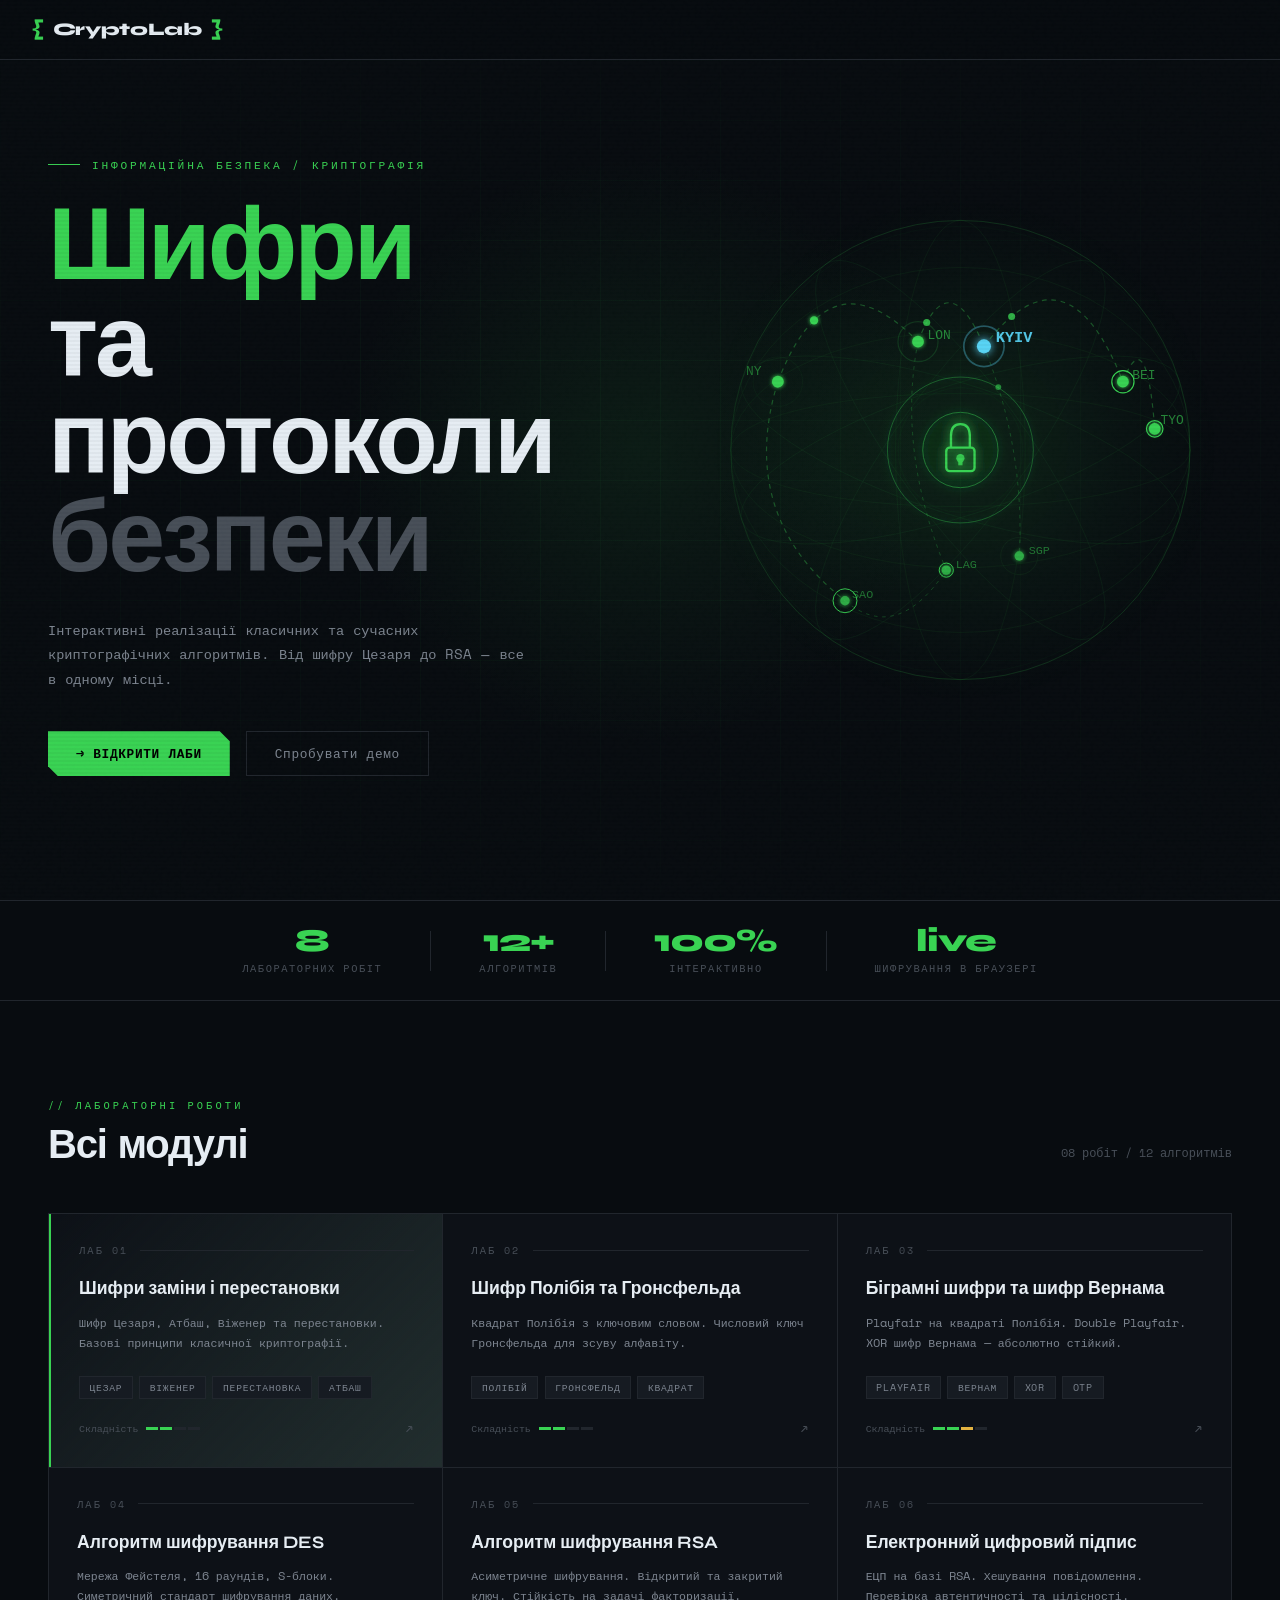
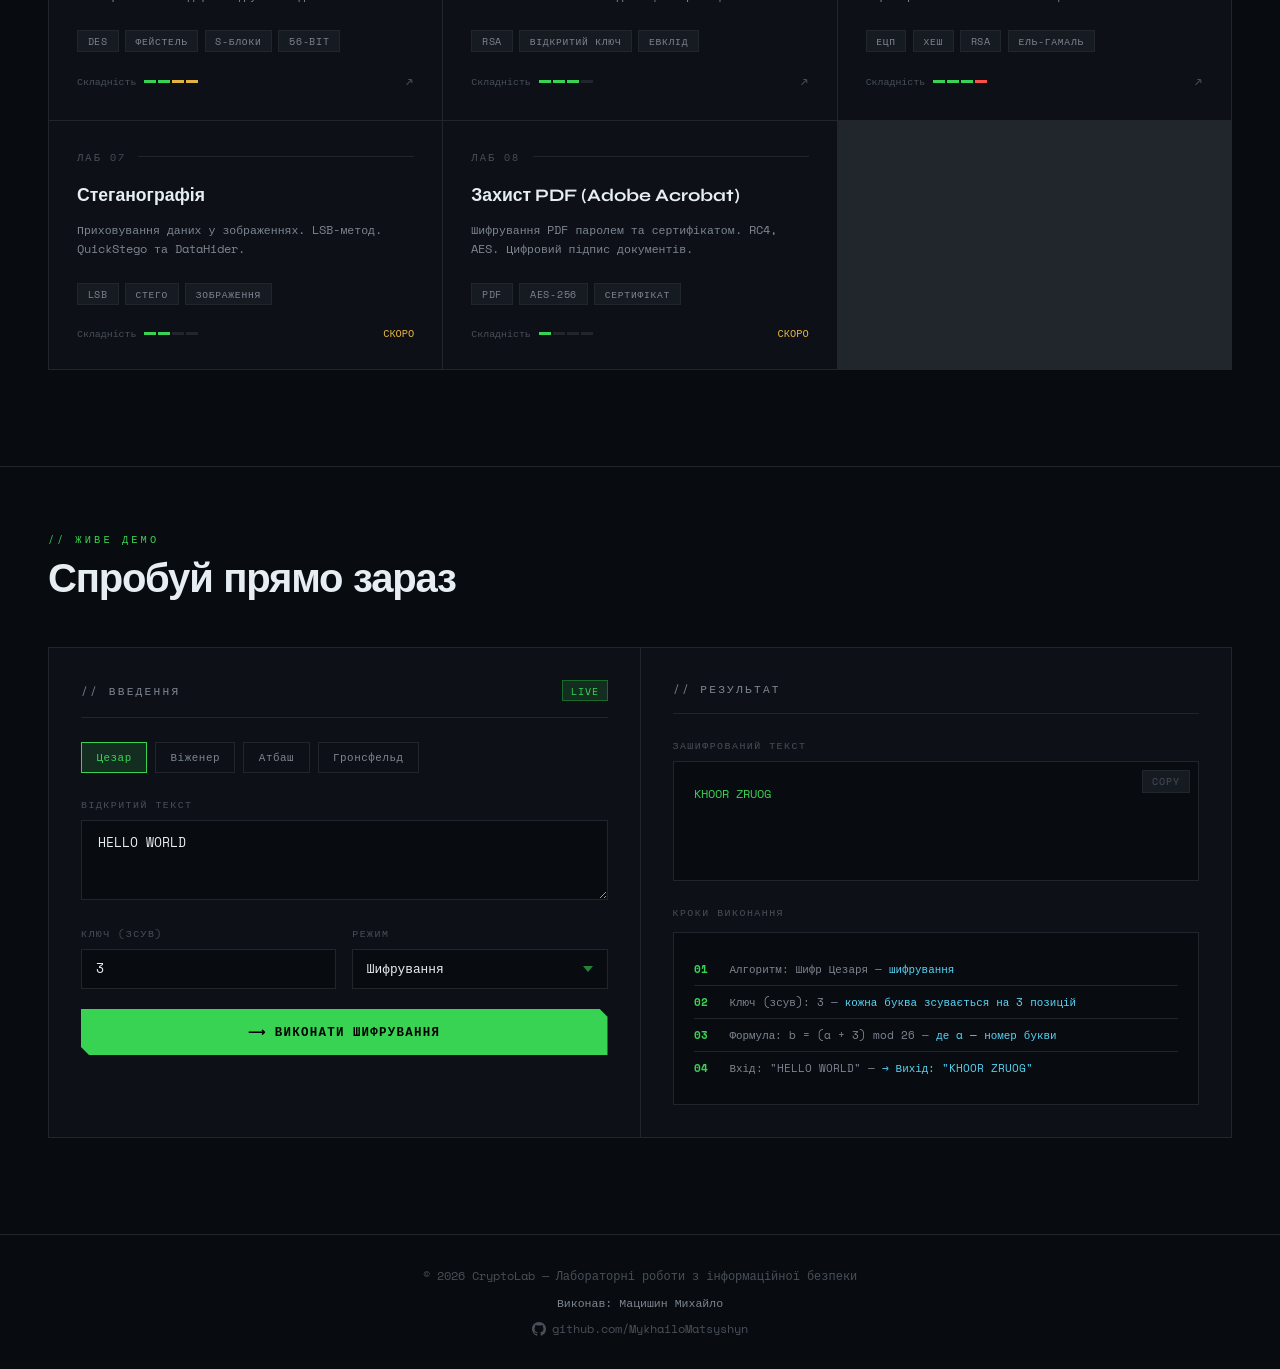
==== index.html @ 868e155b "feat(lab01): classical ciphers with interactive visualizers - Caesar, Atbash (proportional), Vigener" ====
<!DOCTYPE html>
<html lang="uk">
<head>
<meta charset="UTF-8">
<meta name="viewport" content="width=device-width, initial-scale=1.0">
<title>CryptoLab — Лабораторні роботи</title>
<link href="https://fonts.googleapis.com/css2?family=Space+Mono:ital,wght@0,400;0,700;1,400&family=Syne:wght@400;600;700;800&display=swap" rel="stylesheet">
<link rel="stylesheet" href="css/styles.css">
<style>
  :root {
    --bg: #080c10;
    --surface: #0d1117;
    --surface2: #161b22;
    --border: #21262d;
    --green: #39d353;
    --green-dim: #1a6b2a;
    --green-glow: rgba(57, 211, 83, 0.15);
    --cyan: #58d4f5;
    --cyan-dim: rgba(88, 212, 245, 0.12);
    --yellow: #e3b341;
    --red: #f85149;
    --text: #e6edf3;
    --text-muted: #7d8590;
    --text-dim: #484f58;
    --font-mono: 'Space Mono', monospace;
    --font-sans: 'Syne', sans-serif;
  }

  *, *::before, *::after { box-sizing: border-box; margin: 0; padding: 0; }

  html { scroll-behavior: smooth; }

  body {
    background: var(--bg);
    color: var(--text);
    font-family: var(--font-mono);
    overflow-x: hidden;
    cursor: default;
  }

  /* NOISE OVERLAY */
  body::before {
    content: '';
    position: fixed;
    inset: 0;
    background-image: url("data:image/svg+xml,%3Csvg viewBox='0 0 256 256' xmlns='http://www.w3.org/2000/svg'%3E%3Cfilter id='noise'%3E%3CfeTurbulence type='fractalNoise' baseFrequency='0.9' numOctaves='4' stitchTiles='stitch'/%3E%3C/filter%3E%3Crect width='100%25' height='100%25' filter='url(%23noise)' opacity='0.04'/%3E%3C/svg%3E");
    pointer-events: none;
    z-index: 9999;
    opacity: 0.4;
  }

  /* SCANLINES */
  body::after {
    content: '';
    position: fixed;
    inset: 0;
    background: repeating-linear-gradient(
      0deg,
      transparent,
      transparent 2px,
      rgba(0,0,0,0.03) 2px,
      rgba(0,0,0,0.03) 4px
    );
    pointer-events: none;
    z-index: 9998;
  }

  /* ============ HEADER ============ */
  header {
    position: fixed;
    top: 0; left: 0; right: 0;
    z-index: 100;
    padding: 0 2rem;
    height: 60px;
    display: flex;
    align-items: center;
    justify-content: space-between;
    background: rgba(8, 12, 16, 0.85);
    backdrop-filter: blur(12px);
    border-bottom: 1px solid var(--border);
  }

  .logo {
    font-family: var(--font-sans);
    font-weight: 800;
    font-size: 1.1rem;
    letter-spacing: -0.02em;
    display: flex;
    align-items: center;
    gap: 0.5rem;
  }

  .logo-bracket {
    color: var(--green);
    font-size: 1.3rem;
  }

  .logo-text { color: var(--text); }

  .header-status {
    display: flex;
    align-items: center;
    gap: 1.5rem;
    font-size: 0.7rem;
    color: var(--text-muted);
  }

  .status-dot {
    width: 6px; height: 6px;
    border-radius: 50%;
    background: var(--green);
    box-shadow: 0 0 8px var(--green);
    animation: pulse 2s infinite;
    display: inline-block;
    margin-right: 0.4rem;
  }

  @keyframes pulse {
    0%, 100% { opacity: 1; }
    50% { opacity: 0.3; }
  }

  /* ============ HERO ============ */
  .hero {
    min-height: 100vh;
    display: flex;
    flex-direction: column;
    justify-content: center;
    padding: 80px 3rem 3rem;
    position: relative;
    overflow: hidden;
  }

  .hero-grid {
    position: absolute;
    inset: 0;
    background-image:
      linear-gradient(rgba(57,211,83,0.04) 1px, transparent 1px),
      linear-gradient(90deg, rgba(57,211,83,0.04) 1px, transparent 1px);
    background-size: 60px 60px;
    mask-image: radial-gradient(ellipse 80% 60% at 50% 50%, black 30%, transparent 100%);
  }

  .hero-glow {
    position: absolute;
    width: 600px; height: 600px;
    border-radius: 50%;
    background: radial-gradient(circle, rgba(57,211,83,0.08) 0%, transparent 70%);
    top: 50%; left: 50%;
    transform: translate(-50%, -50%);
    pointer-events: none;
  }

  .hero-label {
    font-size: 0.7rem;
    color: var(--green);
    letter-spacing: 0.25em;
    text-transform: uppercase;
    margin-bottom: 1.5rem;
    display: flex;
    align-items: center;
    gap: 0.75rem;
    animation: fadeIn 0.6s ease both;
  }

  .hero-label::before {
    content: '';
    width: 2rem; height: 1px;
    background: var(--green);
  }

  .hero-title {
    font-family: var(--font-sans);
    font-size: clamp(3rem, 8vw, 6.5rem);
    font-weight: 800;
    line-height: 0.95;
    letter-spacing: -0.03em;
    max-width: 900px;
    animation: fadeUp 0.8s ease 0.1s both;
  }

  .hero-title .accent { color: var(--green); }

  .hero-title .dim {
    color: var(--text-dim);
    display: block;
  }

  .hero-sub {
    margin-top: 2rem;
    font-size: 0.85rem;
    color: var(--text-muted);
    line-height: 1.8;
    max-width: 480px;
    animation: fadeUp 0.8s ease 0.2s both;
  }

  .hero-actions {
    margin-top: 2.5rem;
    display: flex;
    gap: 1rem;
    animation: fadeUp 0.8s ease 0.3s both;
  }

  .btn-primary {
    padding: 0.75rem 1.75rem;
    background: var(--green);
    color: #000;
    font-family: var(--font-mono);
    font-size: 0.8rem;
    font-weight: 700;
    border: none;
    cursor: pointer;
    clip-path: polygon(0 0, calc(100% - 10px) 0, 100% 10px, 100% 100%, 10px 100%, 0 calc(100% - 10px));
    transition: all 0.2s;
    letter-spacing: 0.05em;
    text-transform: uppercase;
  }

  .btn-primary:hover {
    background: #5eff87;
    box-shadow: 0 0 30px rgba(57,211,83,0.4);
    transform: translateY(-1px);
  }

  .btn-secondary {
    padding: 0.75rem 1.75rem;
    background: transparent;
    color: var(--text-muted);
    font-family: var(--font-mono);
    font-size: 0.8rem;
    border: 1px solid var(--border);
    cursor: pointer;
    transition: all 0.2s;
    letter-spacing: 0.05em;
  }

  .btn-secondary:hover {
    border-color: var(--green-dim);
    color: var(--green);
  }

  /* TERMINAL PREVIEW */
  .terminal-preview {
    position: absolute;
    right: 3rem;
    top: 50%;
    transform: translateY(-50%);
    width: 380px;
    background: var(--surface);
    border: 1px solid var(--border);
    border-radius: 8px;
    overflow: hidden;
    box-shadow: 0 40px 80px rgba(0,0,0,0.6), 0 0 0 1px rgba(57,211,83,0.05);
    animation: fadeIn 1s ease 0.4s both;
  }

  .terminal-bar {
    padding: 0.6rem 1rem;
    background: var(--surface2);
    border-bottom: 1px solid var(--border);
    display: flex;
    align-items: center;
    gap: 0.5rem;
  }

  .dot { width: 10px; height: 10px; border-radius: 50%; }
  .dot-r { background: #ff5f57; }
  .dot-y { background: #febc2e; }
  .dot-g { background: #28c840; }

  .terminal-title {
    margin-left: 0.5rem;
    font-size: 0.7rem;
    color: var(--text-muted);
    letter-spacing: 0.05em;
  }

  .terminal-body {
    padding: 1.25rem;
    font-size: 0.72rem;
    line-height: 2;
  }

  .t-comment { color: var(--text-dim); }
  .t-cmd { color: var(--green); }
  .t-key { color: var(--cyan); }
  .t-val { color: var(--yellow); }
  .t-out { color: var(--text-muted); }
  .t-cursor {
    display: inline-block;
    width: 7px; height: 1em;
    background: var(--green);
    vertical-align: middle;
    animation: blink 1s step-end infinite;
  }

  @keyframes blink { 50% { opacity: 0; } }

  /* ============ LABS SECTION ============ */
  .section {
    padding: 6rem 3rem;
    max-width: 1300px;
    margin: 0 auto;
  }

  .section-header {
    margin-bottom: 3rem;
    display: flex;
    align-items: flex-end;
    justify-content: space-between;
    gap: 2rem;
    flex-wrap: wrap;
  }

  .section-tag {
    font-size: 0.65rem;
    color: var(--green);
    letter-spacing: 0.3em;
    text-transform: uppercase;
    margin-bottom: 0.75rem;
  }

  .section-title {
    font-family: var(--font-sans);
    font-size: 2.5rem;
    font-weight: 800;
    letter-spacing: -0.03em;
    line-height: 1;
  }

  .section-count {
    font-size: 0.75rem;
    color: var(--text-dim);
    padding-bottom: 0.25rem;
  }

  /* LABS GRID */
  .labs-grid {
    display: grid;
    grid-template-columns: repeat(auto-fill, minmax(340px, 1fr));
    gap: 1px;
    background: var(--border);
    border: 1px solid var(--border);
  }

  .lab-card {
    background: var(--surface);
    padding: 1.75rem;
    cursor: pointer;
    position: relative;
    overflow: hidden;
    transition: background 0.2s;
    text-decoration: none;
    display: block;
  }

  .lab-card::before {
    content: '';
    position: absolute;
    inset: 0;
    background: var(--green-glow);
    opacity: 0;
    transition: opacity 0.3s;
  }

  .lab-card:hover { background: var(--surface2); }
  .lab-card:hover::before { opacity: 1; }

  .lab-card:hover .lab-arrow { transform: translate(3px, -3px); color: var(--green); }

  .lab-num {
    font-size: 0.65rem;
    color: var(--text-dim);
    letter-spacing: 0.2em;
    margin-bottom: 1.25rem;
    display: flex;
    align-items: center;
    gap: 0.75rem;
  }

  .lab-num::after {
    content: '';
    flex: 1;
    height: 1px;
    background: var(--border);
  }

  .lab-title {
    font-family: var(--font-sans);
    font-size: 1.1rem;
    font-weight: 700;
    margin-bottom: 0.75rem;
    line-height: 1.3;
    color: var(--text);
  }

  .lab-desc {
    font-size: 0.72rem;
    color: var(--text-muted);
    line-height: 1.7;
    margin-bottom: 1.5rem;
  }

  .lab-tags {
    display: flex;
    flex-wrap: wrap;
    gap: 0.4rem;
    margin-bottom: 1.25rem;
  }

  .tag {
    font-size: 0.6rem;
    padding: 0.2rem 0.6rem;
    background: var(--surface2);
    border: 1px solid var(--border);
    color: var(--text-muted);
    letter-spacing: 0.08em;
    text-transform: uppercase;
    transition: all 0.2s;
  }

  .lab-card:hover .tag {
    border-color: var(--green-dim);
    color: var(--green);
  }

  .lab-footer {
    display: flex;
    align-items: center;
    justify-content: space-between;
    margin-top: auto;
  }

  .lab-difficulty {
    font-size: 0.62rem;
    color: var(--text-dim);
    display: flex;
    align-items: center;
    gap: 0.5rem;
  }

  .diff-bars {
    display: flex;
    gap: 2px;
  }

  .diff-bar {
    width: 12px; height: 3px;
    background: var(--border);
    transition: background 0.2s;
  }

  .diff-bar.active { background: var(--green); }
  .diff-bar.medium { background: var(--yellow); }
  .diff-bar.hard { background: var(--red); }

  .lab-arrow {
    font-size: 0.85rem;
    color: var(--text-dim);
    transition: all 0.2s;
  }

  /* FEATURED LAB */
  .lab-card.featured {
    background: linear-gradient(135deg, var(--surface) 0%, rgba(57,211,83,0.05) 100%);
    border-left: 2px solid var(--green);
  }

  /* ============ DEMO SECTION ============ */
  .demo-section {
    padding: 4rem 3rem 6rem;
    border-top: 1px solid var(--border);
  }

  .demo-wrapper {
    max-width: 1300px;
    margin: 0 auto;
  }

  .demo-container {
    display: grid;
    grid-template-columns: 1fr 1fr;
    gap: 1px;
    background: var(--border);
    border: 1px solid var(--border);
    margin-top: 3rem;
  }

  .demo-panel {
    background: var(--surface);
    padding: 2rem;
  }

  .demo-panel-header {
    display: flex;
    align-items: center;
    justify-content: space-between;
    margin-bottom: 1.5rem;
    padding-bottom: 1rem;
    border-bottom: 1px solid var(--border);
  }

  .demo-panel-title {
    font-size: 0.7rem;
    color: var(--text-muted);
    letter-spacing: 0.2em;
    text-transform: uppercase;
  }

  .demo-badge {
    font-size: 0.6rem;
    padding: 0.15rem 0.5rem;
    background: var(--green-glow);
    border: 1px solid var(--green-dim);
    color: var(--green);
    letter-spacing: 0.1em;
  }

  .cipher-selector {
    display: flex;
    gap: 0.5rem;
    margin-bottom: 1.5rem;
    flex-wrap: wrap;
  }

  .cipher-btn {
    font-family: var(--font-mono);
    font-size: 0.68rem;
    padding: 0.4rem 0.9rem;
    background: transparent;
    border: 1px solid var(--border);
    color: var(--text-muted);
    cursor: pointer;
    transition: all 0.2s;
    letter-spacing: 0.05em;
  }

  .cipher-btn.active, .cipher-btn:hover {
    border-color: var(--green);
    color: var(--green);
    background: var(--green-glow);
  }

  .input-group { margin-bottom: 1.25rem; }

  .input-label {
    font-size: 0.62rem;
    color: var(--text-dim);
    letter-spacing: 0.15em;
    text-transform: uppercase;
    margin-bottom: 0.5rem;
    display: block;
  }

  .input-field {
    width: 100%;
    background: var(--bg);
    border: 1px solid var(--border);
    color: var(--text);
    font-family: var(--font-mono);
    font-size: 0.8rem;
    padding: 0.75rem 1rem;
    outline: none;
    transition: border-color 0.2s;
    resize: vertical;
    min-height: 80px;
  }

  .input-field:focus { border-color: var(--green-dim); }

  .input-row {
    display: grid;
    grid-template-columns: 1fr 1fr;
    gap: 1rem;
  }

  .input-field-sm {
    width: 100%;
    background: var(--bg);
    border: 1px solid var(--border);
    color: var(--text);
    font-family: var(--font-mono);
    font-size: 0.8rem;
    padding: 0.6rem 0.85rem;
    outline: none;
    transition: border-color 0.2s;
  }

  .input-field-sm:focus { border-color: var(--green-dim); }

  .encrypt-btn {
    width: 100%;
    padding: 0.85rem;
    background: var(--green);
    color: #000;
    font-family: var(--font-mono);
    font-size: 0.78rem;
    font-weight: 700;
    border: none;
    cursor: pointer;
    letter-spacing: 0.1em;
    text-transform: uppercase;
    transition: all 0.2s;
    clip-path: polygon(0 0, calc(100% - 8px) 0, 100% 8px, 100% 100%, 8px 100%, 0 calc(100% - 8px));
  }

  .encrypt-btn:hover {
    background: #5eff87;
    box-shadow: 0 0 25px rgba(57,211,83,0.35);
  }

  /* OUTPUT PANEL */
  .output-area {
    background: var(--bg);
    border: 1px solid var(--border);
    padding: 1.25rem;
    font-size: 0.78rem;
    line-height: 1.9;
    min-height: 120px;
    color: var(--green);
    word-break: break-all;
    position: relative;
    margin-bottom: 1.5rem;
  }

  .output-placeholder {
    color: var(--text-dim);
    font-style: italic;
  }

  .steps-area {
    background: var(--bg);
    border: 1px solid var(--border);
    padding: 1.25rem;
  }

  .step-item {
    display: flex;
    gap: 1rem;
    font-size: 0.68rem;
    padding: 0.5rem 0;
    border-bottom: 1px solid var(--border);
    color: var(--text-muted);
    align-items: flex-start;
  }

  .step-item:last-child { border-bottom: none; }

  .step-num {
    color: var(--green);
    min-width: 20px;
    font-weight: 700;
  }

  .step-detail { color: var(--cyan); }

  /* COPY BTN */
  .copy-btn {
    position: absolute;
    top: 0.5rem; right: 0.5rem;
    font-size: 0.6rem;
    padding: 0.2rem 0.6rem;
    background: var(--surface2);
    border: 1px solid var(--border);
    color: var(--text-dim);
    cursor: pointer;
    font-family: var(--font-mono);
    letter-spacing: 0.08em;
    transition: all 0.2s;
  }

  .copy-btn:hover { color: var(--green); border-color: var(--green-dim); }

  /* ============ STATS BAR ============ */
  .stats-bar {
    border-top: 1px solid var(--border);
    border-bottom: 1px solid var(--border);
    padding: 1.5rem 3rem;
    display: flex;
    gap: 3rem;
    align-items: center;
    flex-wrap: wrap;
  }

  .stat-item { display: flex; flex-direction: column; gap: 0.2rem; align-items: center; text-align: center; }

  .stat-val {
    font-family: var(--font-sans);
    font-size: 2rem;
    font-weight: 800;
    color: var(--green);
    line-height: 1;
    letter-spacing: -0.03em;
  }

  .stat-label {
    font-size: 0.65rem;
    color: var(--text-dim);
    letter-spacing: 0.15em;
    text-transform: uppercase;
  }

  .stat-divider {
    width: 1px;
    height: 40px;
    background: var(--border);
  }

  /* ============ FOOTER ============ */
  footer {
    padding: 2rem 3rem;
    border-top: 1px solid var(--border);
    display: flex;
    align-items: center;
    justify-content: space-between;
    font-size: 0.68rem;
    color: var(--text-dim);
    flex-wrap: wrap;
    gap: 1rem;
  }

  .footer-links { display: flex; gap: 1.5rem; }
  .footer-link { color: var(--text-dim); text-decoration: none; transition: color 0.2s; }
  .footer-link:hover { color: var(--green); }

  /* ============ ANIMATIONS ============ */
  @keyframes fadeIn { from { opacity: 0; } to { opacity: 1; } }

  @keyframes fadeUp {
    from { opacity: 0; transform: translateY(20px); }
    to { opacity: 1; transform: translateY(0); }
  }

  .lab-card {
    animation: fadeUp 0.5s ease both;
  }

  .lab-card:nth-child(1) { animation-delay: 0.05s; }
  .lab-card:nth-child(2) { animation-delay: 0.1s; }
  .lab-card:nth-child(3) { animation-delay: 0.15s; }
  .lab-card:nth-child(4) { animation-delay: 0.2s; }
  .lab-card:nth-child(5) { animation-delay: 0.25s; }
  .lab-card:nth-child(6) { animation-delay: 0.3s; }

  /* ── Hero content constraint (left side) ─── */
  .hero-content {
    position: relative;
    z-index: 2;
    max-width: 52%;
  }

  /* ── Bare globe SVG ─────────────────────── */
  .hero-globe {
    position: absolute;
    right: 2vw; top: 50%;
    transform: translateY(-50%);
    width: 46vw;
    max-width: 688px;
    min-width: 384px;
    pointer-events: none;
    animation: fadeIn 1.2s ease 0.3s both;
    /* fade left edge so it blends into the hero */
    mask-image: linear-gradient(to right, transparent 0%, black 18%, black 100%);
    -webkit-mask-image: linear-gradient(to right, transparent 0%, black 18%, black 100%);
  }

  /* Threat status chip */
  .gw-fval      { color: var(--green); }
  .gw-fval-warn { color: var(--red); }

  /* RESPONSIVE */
  @media (max-width: 900px) {
    .hero-content { max-width: 100%; }
    .hero-globe { display: none; }
    .demo-container { grid-template-columns: 1fr; }
    .hero { padding: 100px 1.5rem 3rem; }
    .section { padding: 4rem 1.5rem; }
    .stats-bar { padding: 1.5rem; gap: 1.5rem; }
  }
</style>
</head>
<body>

<!-- HEADER -->
<header>
  <div class="logo">
    <span class="logo-bracket">{</span>
    <span class="logo-text">CryptoLab</span>
    <span class="logo-bracket">}</span>
  </div>
</header>

<!-- HERO -->
<section class="hero">
  <div class="hero-grid"></div>
  <div class="hero-glow"></div>

  <div class="hero-content">
    <div class="hero-label">Інформаційна безпека / Криптографія</div>

    <h1 class="hero-title">
      <span class="accent">Шифри</span><br>
      та протоколи<br>
      <span class="dim">безпеки</span>
    </h1>

    <p class="hero-sub">
      Інтерактивні реалізації класичних та сучасних криптографічних алгоритмів. 
      Від шифру Цезаря до RSA — все в одному місці.
    </p>

    <div class="hero-actions">
      <button class="btn-primary" onclick="document.querySelector('.section').scrollIntoView({behavior:'smooth'})">
        → Відкрити лаби
      </button>
      <button class="btn-secondary" onclick="document.querySelector('.demo-section').scrollIntoView({behavior:'smooth'})">
        Спробувати демо
      </button>
    </div>
  </div>

  <!-- BARE GLOBE SVG — no frame, fullsize right -->
  <svg class="hero-globe" viewBox="0 0 500 500" xmlns="http://www.w3.org/2000/svg">
    <defs>
      <radialGradient id="glowGrad" cx="50%" cy="50%" r="50%">
        <stop offset="0%"   stop-color="#39d353" stop-opacity="0.12"/>
        <stop offset="60%"  stop-color="#39d353" stop-opacity="0.04"/>
        <stop offset="100%" stop-color="#39d353" stop-opacity="0"/>
      </radialGradient>
      <radialGradient id="coreGlow" cx="50%" cy="50%" r="50%">
        <stop offset="0%"   stop-color="#39d353" stop-opacity="0.25"/>
        <stop offset="100%" stop-color="#39d353" stop-opacity="0"/>
      </radialGradient>
      <filter id="nglow" x="-80%" y="-80%" width="260%" height="260%">
        <feGaussianBlur stdDeviation="4" result="b"/>
        <feMerge><feMergeNode in="b"/><feMergeNode in="SourceGraphic"/></feMerge>
      </filter>
      <filter id="nglow-sm" x="-60%" y="-60%" width="220%" height="220%">
        <feGaussianBlur stdDeviation="2" result="b"/>
        <feMerge><feMergeNode in="b"/><feMergeNode in="SourceGraphic"/></feMerge>
      </filter>
    </defs>

    <!-- Ambient fill glow -->
    <ellipse cx="250" cy="250" rx="220" ry="215" fill="url(#glowGrad)"/>

    <!-- Globe outline -->
    <circle cx="250" cy="250" r="195" fill="none" stroke="#39d353" stroke-width="0.7" opacity="0.2"/>

    <!-- Latitude rings -->
    <ellipse cx="250" cy="250" rx="195" ry="48"  fill="none" stroke="#39d353" stroke-width="0.4" opacity="0.12"/>
    <ellipse cx="250" cy="250" rx="195" ry="100" fill="none" stroke="#39d353" stroke-width="0.4" opacity="0.12"/>
    <ellipse cx="250" cy="250" rx="195" ry="155" fill="none" stroke="#39d353" stroke-width="0.4" opacity="0.12"/>
    <ellipse cx="250" cy="250" rx="195" ry="190" fill="none" stroke="#39d353" stroke-width="0.3" opacity="0.08"/>

    <!-- Longitude lines -->
    <ellipse cx="250" cy="250" rx="55"  ry="195" fill="none" stroke="#39d353" stroke-width="0.4" opacity="0.12" transform="rotate(0   250 250)"/>
    <ellipse cx="250" cy="250" rx="55"  ry="195" fill="none" stroke="#39d353" stroke-width="0.4" opacity="0.12" transform="rotate(36  250 250)"/>
    <ellipse cx="250" cy="250" rx="55"  ry="195" fill="none" stroke="#39d353" stroke-width="0.4" opacity="0.12" transform="rotate(72  250 250)"/>
    <ellipse cx="250" cy="250" rx="55"  ry="195" fill="none" stroke="#39d353" stroke-width="0.4" opacity="0.12" transform="rotate(108 250 250)"/>
    <ellipse cx="250" cy="250" rx="55"  ry="195" fill="none" stroke="#39d353" stroke-width="0.4" opacity="0.12" transform="rotate(144 250 250)"/>

    <!-- Connection arcs -->
    <path id="p1" d="M95,192 Q138,80  214,158"   fill="none" stroke="#39d353" stroke-width="1"   stroke-dasharray="4,4" opacity="0.35"/>
    <path id="p2" d="M214,158 Q240,90  270,162"  fill="none" stroke="#39d353" stroke-width="1"   stroke-dasharray="4,4" opacity="0.35"/>
    <path id="p3" d="M270,162 Q340,70  388,192"  fill="none" stroke="#39d353" stroke-width="1"   stroke-dasharray="4,4" opacity="0.35"/>
    <path id="p4" d="M388,192 Q408,140 415,232"  fill="none" stroke="#39d353" stroke-width="1"   stroke-dasharray="4,4" opacity="0.35"/>
    <path id="p5" d="M95,192  Q60,305  152,378"  fill="none" stroke="#39d353" stroke-width="1"   stroke-dasharray="4,4" opacity="0.35"/>
    <path id="p6" d="M214,158 Q196,250 238,352"  fill="none" stroke="#39d353" stroke-width="0.8" stroke-dasharray="3,4" opacity="0.28"/>
    <path id="p7" d="M152,378 Q196,415 238,352"  fill="none" stroke="#39d353" stroke-width="0.8" stroke-dasharray="3,4" opacity="0.28"/>
    <path id="p8" d="M270,162 Q305,250 300,340"  fill="none" stroke="#39d353" stroke-width="0.8" stroke-dasharray="3,4" opacity="0.28"/>

    <!-- Threat arc (periodic) -->
    <path id="pthreat" d="M415,232 Q340,30 214,158" fill="none" stroke="#f85149" stroke-width="1.5" stroke-dasharray="6,4" opacity="0">
      <animate attributeName="opacity" values="0;0;0;0;0.8;0.8;0.6;0.2;0;0;0;0" dur="16s" repeatCount="indefinite" begin="6s"/>
    </path>

    <!-- Data packets -->
    <circle r="3.5" fill="#39d353" filter="url(#nglow-sm)">
      <animateMotion dur="5s"   repeatCount="indefinite"><mpath href="#p1"/></animateMotion>
    </circle>
    <circle r="3"   fill="#39d353" opacity="0.8">
      <animateMotion dur="3.5s" repeatCount="indefinite" begin="1.2s"><mpath href="#p2"/></animateMotion>
    </circle>
    <circle r="3"   fill="#39d353" opacity="0.8">
      <animateMotion dur="6.2s" repeatCount="indefinite" begin="0.6s"><mpath href="#p3"/></animateMotion>
    </circle>
    <circle r="3"   fill="#39d353" opacity="0.8">
      <animateMotion dur="4s"   repeatCount="indefinite" begin="2.5s"><mpath href="#p4"/></animateMotion>
    </circle>
    <circle r="3"   fill="#39d353" opacity="0.7">
      <animateMotion dur="7s"   repeatCount="indefinite" begin="1.8s"><mpath href="#p5"/></animateMotion>
    </circle>
    <circle r="2.5" fill="#39d353" opacity="0.6">
      <animateMotion dur="5.5s" repeatCount="indefinite" begin="3.2s"><mpath href="#p6"/></animateMotion>
    </circle>
    <circle r="2.5" fill="#39d353" opacity="0.6">
      <animateMotion dur="4.8s" repeatCount="indefinite" begin="0.9s"><mpath href="#p8"/></animateMotion>
    </circle>
    <!-- Threat packet -->
    <circle r="3" fill="#f85149" opacity="0">
      <animateMotion dur="2.2s" repeatCount="indefinite"><mpath href="#pthreat"/></animateMotion>
      <animate attributeName="opacity" values="0;0;0;0;0.95;0.95;0.95;0;0;0;0;0" dur="16s" repeatCount="indefinite" begin="6s"/>
    </circle>

    <!-- Central lock -->
    <g transform="translate(250,250)" filter="url(#nglow)">
      <circle cx="0" cy="0" r="32"  fill="rgba(57,211,83,0.06)" stroke="#39d353" stroke-width="0.8" opacity="0.5"/>
      <circle cx="0" cy="0" r="44"  fill="none" stroke="#39d353" stroke-width="0.6">
        <animate attributeName="r"       values="38;56;38" dur="3.2s" repeatCount="indefinite"/>
        <animate attributeName="opacity" values="0.3;0;0.3" dur="3.2s" repeatCount="indefinite"/>
      </circle>
      <circle cx="0" cy="0" r="60"  fill="none" stroke="#39d353" stroke-width="0.3">
        <animate attributeName="r"       values="55;75;55" dur="5s" repeatCount="indefinite" begin="1s"/>
        <animate attributeName="opacity" values="0.15;0;0.15" dur="5s" repeatCount="indefinite" begin="1s"/>
      </circle>
      <!-- Lock body -->
      <rect x="-12" y="-2" width="24" height="20" rx="3" fill="none" stroke="#39d353" stroke-width="2"/>
      <!-- Shackle -->
      <path d="M-8,-2 L-8,-12 Q-8,-22 0,-22 Q8,-22 8,-12 L8,-2" fill="none" stroke="#39d353" stroke-width="2"/>
      <!-- Keyhole -->
      <circle cx="0" cy="7" r="3.5" fill="#39d353" opacity="0.9"/>
      <rect x="-1.8" y="7" width="3.6" height="6" fill="#39d353" opacity="0.9"/>
    </g>

    <!-- City nodes -->
    <!-- New York -->
    <circle cx="95"  cy="192" r="5"   fill="#39d353" filter="url(#nglow-sm)"/>
    <circle cx="95"  cy="192" r="7"   fill="none" stroke="#39d353" stroke-width="1">
      <animate attributeName="r"       values="7;22;7"   dur="4s"   repeatCount="indefinite" begin="0s"/>
      <animate attributeName="opacity" values="0.5;0;0.5" dur="4s"   repeatCount="indefinite" begin="0s"/>
    </circle>
    <text x="68"  y="186" font-size="11" fill="#39d353" opacity="0.6" font-family="monospace">NY</text>

    <!-- London -->
    <circle cx="214" cy="158" r="5"   fill="#39d353" filter="url(#nglow-sm)"/>
    <circle cx="214" cy="158" r="7"   fill="none" stroke="#39d353" stroke-width="1">
      <animate attributeName="r"       values="7;22;7"   dur="3.5s" repeatCount="indefinite" begin="0.7s"/>
      <animate attributeName="opacity" values="0.5;0;0.5" dur="3.5s" repeatCount="indefinite" begin="0.7s"/>
    </circle>
    <text x="222" y="156" font-size="11" fill="#39d353" opacity="0.6" font-family="monospace">LON</text>

    <!-- Kyiv — highlighted -->
    <circle cx="270" cy="162" r="6"   fill="#58d4f5" filter="url(#nglow)"/>
    <circle cx="270" cy="162" r="8"   fill="none" stroke="#58d4f5" stroke-width="1.5">
      <animate attributeName="r"       values="8;26;8"   dur="2.5s" repeatCount="indefinite"/>
      <animate attributeName="opacity" values="0.7;0;0.7" dur="2.5s" repeatCount="indefinite"/>
    </circle>
    <text x="280" y="158" font-size="13" fill="#58d4f5" opacity="0.95" font-family="monospace" font-weight="bold">KYIV</text>

    <!-- Beijing -->
    <circle cx="388" cy="192" r="5"   fill="#39d353" filter="url(#nglow-sm)"/>
    <circle cx="388" cy="192" r="7"   fill="none" stroke="#39d353" stroke-width="1">
      <animate attributeName="r"       values="7;22;7"   dur="4.5s" repeatCount="indefinite" begin="1.5s"/>
      <animate attributeName="opacity" values="0.5;0;0.5" dur="4.5s" repeatCount="indefinite" begin="1.5s"/>
    </circle>
    <text x="396" y="190" font-size="11" fill="#39d353" opacity="0.6" font-family="monospace">BEI</text>

    <!-- Tokyo (threat) -->
    <circle cx="415" cy="232" r="5"   fill="#39d353" filter="url(#nglow-sm)">
      <animate attributeName="fill" values="#39d353;#39d353;#39d353;#39d353;#f85149;#f85149;#f85149;#39d353;#39d353;#39d353;#39d353;#39d353" dur="16s" repeatCount="indefinite" begin="6s"/>
    </circle>
    <circle cx="415" cy="232" r="7"   fill="none" stroke="#39d353" stroke-width="1">
      <animate attributeName="r"       values="7;22;7"   dur="3.8s" repeatCount="indefinite" begin="2s"/>
      <animate attributeName="opacity" values="0.5;0;0.5" dur="3.8s" repeatCount="indefinite" begin="2s"/>
    </circle>
    <text x="420" y="228" font-size="11" fill="#39d353" opacity="0.6" font-family="monospace">TYO</text>

    <!-- São Paulo -->
    <circle cx="152" cy="378" r="4"   fill="#39d353" filter="url(#nglow-sm)" opacity="0.8"/>
    <circle cx="152" cy="378" r="6"   fill="none" stroke="#39d353" stroke-width="0.8">
      <animate attributeName="r"       values="6;18;6"   dur="5s"   repeatCount="indefinite" begin="1s"/>
      <animate attributeName="opacity" values="0.4;0;0.4" dur="5s"   repeatCount="indefinite" begin="1s"/>
    </circle>
    <text x="158" y="376" font-size="10" fill="#39d353" opacity="0.5" font-family="monospace">SAO</text>

    <!-- Lagos -->
    <circle cx="238" cy="352" r="4"   fill="#39d353" filter="url(#nglow-sm)" opacity="0.8"/>
    <circle cx="238" cy="352" r="6"   fill="none" stroke="#39d353" stroke-width="0.8">
      <animate attributeName="r"       values="6;18;6"   dur="4.2s" repeatCount="indefinite" begin="2.8s"/>
      <animate attributeName="opacity" values="0.4;0;0.4" dur="4.2s" repeatCount="indefinite" begin="2.8s"/>
    </circle>
    <text x="246" y="350" font-size="10" fill="#39d353" opacity="0.5" font-family="monospace">LAG</text>

    <!-- Singapore -->
    <circle cx="300" cy="340" r="4"   fill="#39d353" filter="url(#nglow-sm)" opacity="0.8"/>
    <circle cx="300" cy="340" r="6"   fill="none" stroke="#39d353" stroke-width="0.8">
      <animate attributeName="r"       values="6;18;6"   dur="3.6s" repeatCount="indefinite" begin="0.4s"/>
      <animate attributeName="opacity" values="0.4;0;0.4" dur="3.6s" repeatCount="indefinite" begin="0.4s"/>
    </circle>
    <text x="308" y="338" font-size="10" fill="#39d353" opacity="0.5" font-family="monospace">SGP</text>
  </svg>
</section>

<!-- STATS -->
<div class="stats-bar" style="justify-content:center;">
  <div class="stat-item">
    <span class="stat-val">8</span>
    <span class="stat-label">Лабораторних робіт</span>
  </div>
  <div class="stat-divider"></div>
  <div class="stat-item">
    <span class="stat-val">12+</span>
    <span class="stat-label">Алгоритмів</span>
  </div>
  <div class="stat-divider"></div>
  <div class="stat-item">
    <span class="stat-val">100%</span>
    <span class="stat-label">Інтерактивно</span>
  </div>
  <div class="stat-divider"></div>
  <div class="stat-item">
    <span class="stat-val">live</span>
    <span class="stat-label">Шифрування в браузері</span>
  </div>
</div>

<!-- LABS -->
<section class="section">
  <div class="section-header">
    <div>
      <div class="section-tag">// лабораторні роботи</div>
      <h2 class="section-title">Всі модулі</h2>
    </div>
    <span class="section-count">08 робіт / 12 алгоритмів</span>
  </div>

  <div class="labs-grid">

    <a href="labs/lab01.html" class="lab-card featured">
      <div class="lab-num">ЛАБ 01</div>
      <div class="lab-title">Шифри заміни і перестановки</div>
      <div class="lab-desc">Шифр Цезаря, Атбаш, Віженер та перестановки. Базові принципи класичної криптографії.</div>
      <div class="lab-tags">
        <span class="tag">Цезар</span>
        <span class="tag">Віженер</span>
        <span class="tag">Перестановка</span>
        <span class="tag">Атбаш</span>
      </div>
      <div class="lab-footer">
        <div class="lab-difficulty">
          <span>Складність</span>
          <div class="diff-bars">
            <div class="diff-bar active"></div>
            <div class="diff-bar active"></div>
            <div class="diff-bar"></div>
            <div class="diff-bar"></div>
          </div>
        </div>
        <span class="lab-arrow">↗</span>
      </div>
    </a>

    <a href="labs/lab2.html" class="lab-card">
      <div class="lab-num">ЛАБ 02</div>
      <div class="lab-title">Шифр Полібія та Гронсфельда</div>
      <div class="lab-desc">Квадрат Полібія з ключовим словом. Числовий ключ Гронсфельда для зсуву алфавіту.</div>
      <div class="lab-tags">
        <span class="tag">Полібій</span>
        <span class="tag">Гронсфельд</span>
        <span class="tag">Квадрат</span>
      </div>
      <div class="lab-footer">
        <div class="lab-difficulty">
          <span>Складність</span>
          <div class="diff-bars">
            <div class="diff-bar active"></div>
            <div class="diff-bar active"></div>
            <div class="diff-bar"></div>
            <div class="diff-bar"></div>
          </div>
        </div>
        <span class="lab-arrow">↗</span>
      </div>
    </a>

    <a href="labs/lab3.html" class="lab-card">
      <div class="lab-num">ЛАБ 03</div>
      <div class="lab-title">Біграмні шифри та шифр Вернама</div>
      <div class="lab-desc">Playfair на квадраті Полібія. Double Playfair. XOR шифр Вернама — абсолютно стійкий.</div>
      <div class="lab-tags">
        <span class="tag">Playfair</span>
        <span class="tag">Вернам</span>
        <span class="tag">XOR</span>
        <span class="tag">OTP</span>
      </div>
      <div class="lab-footer">
        <div class="lab-difficulty">
          <span>Складність</span>
          <div class="diff-bars">
            <div class="diff-bar active"></div>
            <div class="diff-bar active"></div>
            <div class="diff-bar medium"></div>
            <div class="diff-bar"></div>
          </div>
        </div>
        <span class="lab-arrow">↗</span>
      </div>
    </a>

    <a href="labs/lab4.html" class="lab-card">
      <div class="lab-num">ЛАБ 04</div>
      <div class="lab-title">Алгоритм шифрування DES</div>
      <div class="lab-desc">Мережа Фейстеля, 16 раундів, S-блоки. Симетричний стандарт шифрування даних.</div>
      <div class="lab-tags">
        <span class="tag">DES</span>
        <span class="tag">Фейстель</span>
        <span class="tag">S-блоки</span>
        <span class="tag">56-bit</span>
      </div>
      <div class="lab-footer">
        <div class="lab-difficulty">
          <span>Складність</span>
          <div class="diff-bars">
            <div class="diff-bar active"></div>
            <div class="diff-bar active"></div>
            <div class="diff-bar medium"></div>
            <div class="diff-bar medium"></div>
          </div>
        </div>
        <span class="lab-arrow">↗</span>
      </div>
    </a>

    <a href="labs/lab5.html" class="lab-card">
      <div class="lab-num">ЛАБ 05</div>
      <div class="lab-title">Алгоритм шифрування RSA</div>
      <div class="lab-desc">Асиметричне шифрування. Відкритий та закритий ключ. Стійкість на задачі факторизації.</div>
      <div class="lab-tags">
        <span class="tag">RSA</span>
        <span class="tag">Відкритий ключ</span>
        <span class="tag">Евклід</span>
      </div>
      <div class="lab-footer">
        <div class="lab-difficulty">
          <span>Складність</span>
          <div class="diff-bars">
            <div class="diff-bar active"></div>
            <div class="diff-bar active"></div>
            <div class="diff-bar active"></div>
            <div class="diff-bar"></div>
          </div>
        </div>
        <span class="lab-arrow">↗</span>
      </div>
    </a>

    <a href="labs/lab6.html" class="lab-card">
      <div class="lab-num">ЛАБ 06</div>
      <div class="lab-title">Електронний цифровий підпис</div>
      <div class="lab-desc">ЕЦП на базі RSA. Хешування повідомлення. Перевірка автентичності та цілісності.</div>
      <div class="lab-tags">
        <span class="tag">ЕЦП</span>
        <span class="tag">Хеш</span>
        <span class="tag">RSA</span>
        <span class="tag">Ель-Гамаль</span>
      </div>
      <div class="lab-footer">
        <div class="lab-difficulty">
          <span>Складність</span>
          <div class="diff-bars">
            <div class="diff-bar active"></div>
            <div class="diff-bar active"></div>
            <div class="diff-bar active"></div>
            <div class="diff-bar hard"></div>
          </div>
        </div>
        <span class="lab-arrow">↗</span>
      </div>
    </a>

    <a href="labs/lab7.html" class="lab-card" style="opacity:0.6;">
      <div class="lab-num">ЛАБ 07</div>
      <div class="lab-title">Стеганографія</div>
      <div class="lab-desc">Приховування даних у зображеннях. LSB-метод. QuickStego та DataHider.</div>
      <div class="lab-tags">
        <span class="tag">LSB</span>
        <span class="tag">Стего</span>
        <span class="tag">Зображення</span>
      </div>
      <div class="lab-footer">
        <div class="lab-difficulty">
          <span>Складність</span>
          <div class="diff-bars">
            <div class="diff-bar active"></div>
            <div class="diff-bar active"></div>
            <div class="diff-bar"></div>
            <div class="diff-bar"></div>
          </div>
        </div>
        <span class="lab-arrow" style="font-size:0.65rem;color:var(--yellow)">СКОРО</span>
      </div>
    </a>

    <a href="labs/lab8.html" class="lab-card" style="opacity:0.6;">
      <div class="lab-num">ЛАБ 08</div>
      <div class="lab-title">Захист PDF (Adobe Acrobat)</div>
      <div class="lab-desc">Шифрування PDF паролем та сертифікатом. RC4, AES. Цифровий підпис документів.</div>
      <div class="lab-tags">
        <span class="tag">PDF</span>
        <span class="tag">AES-256</span>
        <span class="tag">Сертифікат</span>
      </div>
      <div class="lab-footer">
        <div class="lab-difficulty">
          <span>Складність</span>
          <div class="diff-bars">
            <div class="diff-bar active"></div>
            <div class="diff-bar"></div>
            <div class="diff-bar"></div>
            <div class="diff-bar"></div>
          </div>
        </div>
        <span class="lab-arrow" style="font-size:0.65rem;color:var(--yellow)">СКОРО</span>
      </div>
    </a>

  </div>
</section>

<!-- DEMO SECTION -->
<div class="demo-section">
  <div class="demo-wrapper">
    <div class="section-tag">// живе демо</div>
    <h2 class="section-title" style="font-family:var(--font-sans);font-size:2.5rem;font-weight:800;letter-spacing:-0.03em;margin-top:0.5rem;">
      Спробуй прямо зараз
    </h2>

    <div class="demo-container">
      <!-- INPUT PANEL -->
      <div class="demo-panel">
        <div class="demo-panel-header">
          <span class="demo-panel-title">// введення</span>
          <span class="demo-badge">LIVE</span>
        </div>

        <div class="cipher-selector">
          <button class="cipher-btn active" onclick="selectCipher(this,'caesar')">Цезар</button>
          <button class="cipher-btn" onclick="selectCipher(this,'vigenere')">Віженер</button>
          <button class="cipher-btn" onclick="selectCipher(this,'atbash')">Атбаш</button>
          <button class="cipher-btn" onclick="selectCipher(this,'gronsfeld')">Гронсфельд</button>
        </div>

        <div class="input-group">
          <label class="input-label">Відкритий текст</label>
          <textarea class="input-field" id="plaintext" placeholder="Введіть повідомлення...">HELLO WORLD</textarea>
        </div>

        <div class="input-row">
          <div class="input-group">
            <label class="input-label" id="key-label">Ключ (зсув)</label>
            <input class="input-field-sm" id="key-input" value="3" placeholder="Ключ...">
          </div>
          <div class="input-group">
            <label class="input-label">Режим</label>
            <select class="input-field-sm" id="mode-select" style="cursor:pointer;">
              <option value="enc">Шифрування</option>
              <option value="dec">Розшифрування</option>
            </select>
          </div>
        </div>

        <button class="encrypt-btn" onclick="runCipher()">
          ⟶ Виконати шифрування
        </button>
      </div>

      <!-- OUTPUT PANEL -->
      <div class="demo-panel">
        <div class="demo-panel-header">
          <span class="demo-panel-title">// результат</span>
        </div>

        <label class="input-label">Зашифрований текст</label>
        <div class="output-area" id="output">
          <span class="output-placeholder">Результат з'явиться тут...</span>
          <button class="copy-btn" onclick="copyOutput()">COPY</button>
        </div>

        <label class="input-label" style="margin-bottom:0.75rem;display:block;">Кроки виконання</label>
        <div class="steps-area" id="steps">
          <div class="step-item">
            <span class="step-num">—</span>
            <span>Оберіть алгоритм та натисніть "Виконати"</span>
          </div>
        </div>
      </div>

    </div>
  </div>
</div>

<!-- FOOTER -->
<footer style="flex-direction:column;align-items:center;gap:0.6rem;text-align:center;">
  <span style="font-size:0.75rem;">© 2026 CryptoLab — Лабораторні роботи з інформаційної безпеки</span>
  <span style="font-size:0.72rem;color:var(--text-muted);">Виконав: Мацишин Михайло</span>
  <a href="https://github.com/MykhailoMatsyshyn" target="_blank" class="footer-link" style="font-size:0.72rem;display:flex;align-items:center;gap:0.4rem;">
    <svg width="14" height="14" viewBox="0 0 24 24" fill="currentColor"><path d="M12 0C5.37 0 0 5.37 0 12c0 5.31 3.435 9.795 8.205 11.385.6.105.825-.255.825-.57 0-.285-.015-1.23-.015-2.235-3.015.555-3.795-.735-4.035-1.41-.135-.345-.72-1.41-1.23-1.695-.42-.225-1.02-.78-.015-.795.945-.015 1.62.87 1.845 1.23 1.08 1.815 2.805 1.305 3.495.99.105-.78.42-1.305.765-1.605-2.67-.3-5.46-1.335-5.46-5.925 0-1.305.465-2.385 1.23-3.225-.12-.3-.54-1.53.12-3.18 0 0 1.005-.315 3.3 1.23.96-.27 1.98-.405 3-.405s2.04.135 3 .405c2.295-1.56 3.3-1.23 3.3-1.23.66 1.65.24 2.88.12 3.18.765.84 1.23 1.905 1.23 3.225 0 4.605-2.805 5.625-5.475 5.925.435.375.81 1.095.81 2.22 0 1.605-.015 2.895-.015 3.3 0 .315.225.69.825.57A12.02 12.02 0 0 0 24 12c0-6.63-5.37-12-12-12z"/></svg>
    github.com/MykhailoMatsyshyn
  </a>
</footer>

<script src="js/common.js"></script>
<script>
let currentCipher = 'caesar';

function selectCipher(btn, cipher) {
  document.querySelectorAll('.cipher-btn').forEach(b => b.classList.remove('active'));
  btn.classList.add('active');
  currentCipher = cipher;
  const label = document.getElementById('key-label');
  const keyInput = document.getElementById('key-input');
  if (cipher === 'caesar') { label.textContent = 'Ключ (зсув 0–25)'; keyInput.value = '3'; keyInput.placeholder = '0–25'; }
  else if (cipher === 'vigenere') { label.textContent = 'Ключ (слово)'; keyInput.value = 'KEY'; keyInput.placeholder = 'Слово...'; }
  else if (cipher === 'atbash') { label.textContent = 'Ключ (не потрібен)'; keyInput.value = '—'; }
  else if (cipher === 'gronsfeld') { label.textContent = 'Ключ (число)'; keyInput.value = '1357'; keyInput.placeholder = '0–9...'; }
}

function caesarChar(c, shift, decrypt) {
  const alpha = 'ABCDEFGHIJKLMNOPQRSTUVWXYZ';
  const idx = alpha.indexOf(c.toUpperCase());
  if (idx === -1) return c;
  const s = decrypt ? (26 - shift % 26) % 26 : shift % 26;
  return alpha[(idx + s) % 26];
}

function runCipher() {
  const text = document.getElementById('plaintext').value.toUpperCase();
  const key = document.getElementById('key-input').value;
  const decrypt = document.getElementById('mode-select').value === 'dec';
  let result = '';
  let steps = [];

  if (currentCipher === 'caesar') {
    const shift = parseInt(key) || 3;
    result = text.split('').map(c => caesarChar(c, shift, decrypt)).join('');
    steps = [
      { n: '01', t: `Алгоритм: Шифр Цезаря`, d: decrypt ? 'розшифрування' : 'шифрування' },
      { n: '02', t: `Ключ (зсув): ${shift}`, d: `кожна буква зсувається на ${shift} позицій` },
      { n: '03', t: `Формула: b = (a ${decrypt?'-':'+'}  ${shift}) mod 26`, d: `де a — номер букви` },
      { n: '04', t: `Вхід: "${text}"`, d: `→ Вихід: "${result}"` },
    ];
  } else if (currentCipher === 'vigenere') {
    const k = key.replace(/[^A-Za-z]/g,'').toUpperCase() || 'KEY';
    const alpha = 'ABCDEFGHIJKLMNOPQRSTUVWXYZ';
    let ki = 0;
    result = text.split('').map(c => {
      if (!/[A-Z]/.test(c)) return c;
      const shift = alpha.indexOf(k[ki % k.length]);
      ki++;
      return caesarChar(c, shift, decrypt);
    }).join('');
    steps = [
      { n: '01', t: `Алгоритм: Шифр Віженера`, d: 'багатоалфавітна заміна' },
      { n: '02', t: `Ключ: "${k}"`, d: `повторюється циклічно під текстом` },
      { n: '03', t: `Формула: bi = (ai ${decrypt?'-':'+'} ki) mod 26`, d: 'ki — номер букви ключа' },
      { n: '04', t: `Вхід: "${text}"`, d: `→ Вихід: "${result}"` },
    ];
  } else if (currentCipher === 'atbash') {
    const alpha = 'ABCDEFGHIJKLMNOPQRSTUVWXYZ';
    result = text.split('').map(c => {
      const i = alpha.indexOf(c);
      return i === -1 ? c : alpha[25 - i];
    }).join('');
    steps = [
      { n: '01', t: `Алгоритм: Атбаш`, d: 'дзеркальна заміна алфавіту' },
      { n: '02', t: `A↔Z, B↔Y, C↔X...`, d: 'ключ не потрібен' },
      { n: '03', t: `Формула: b = 25 - a`, d: 'де a — порядковий номер букви' },
      { n: '04', t: `Вхід: "${text}"`, d: `→ Вихід: "${result}"` },
    ];
  } else if (currentCipher === 'gronsfeld') {
    const digits = key.replace(/[^0-9]/g,'') || '1357';
    const alpha = 'ABCDEFGHIJKLMNOPQRSTUVWXYZ';
    let di = 0;
    result = text.split('').map(c => {
      if (!/[A-Z]/.test(c)) return c;
      const shift = parseInt(digits[di % digits.length]);
      di++;
      return caesarChar(c, shift, decrypt);
    }).join('');
    steps = [
      { n: '01', t: `Алгоритм: Шифр Гронсфельда`, d: 'числовий варіант Віженера' },
      { n: '02', t: `Ключ: "${digits}"`, d: `цифри циклічно записуються під буквами` },
      { n: '03', t: `Формула: bi = (ai ${decrypt?'-':'+'} di) mod 26`, d: 'di — цифра ключа' },
      { n: '04', t: `Вхід: "${text}"`, d: `→ Вихід: "${result}"` },
    ];
  }

  document.getElementById('output').innerHTML = `<span style="color:var(--green)">${result}</span><button class="copy-btn" onclick="copyOutput()">COPY</button>`;
  document.getElementById('steps').innerHTML = steps.map(s =>
    `<div class="step-item"><span class="step-num">${s.n}</span><span>${s.t} — <span class="step-detail">${s.d}</span></span></div>`
  ).join('');
}

function copyOutput() {
  const txt = document.getElementById('output').querySelector('span');
  if (txt) { navigator.clipboard.writeText(txt.textContent); }
}

// Run on load
runCipher();
</script>
</body>
</html>
---- css/styles.css ----
/* ============================================================
   CryptoLab — Global Styles
   ============================================================ */

:root {
  --bg:           #080c10;
  --surface:      #0d1117;
  --surface2:     #161b22;
  --surface3:     #1c2128;
  --border:       #21262d;
  --border2:      #30363d;
  --green:        #39d353;
  --green-dim:    #1a6b2a;
  --green-glow:   rgba(57, 211, 83, 0.15);
  --green-subtle: rgba(57, 211, 83, 0.06);
  --cyan:         #58d4f5;
  --cyan-dim:     rgba(88, 212, 245, 0.12);
  --yellow:       #e3b341;
  --yellow-dim:   rgba(227, 179, 65, 0.15);
  --red:          #f85149;
  --red-dim:      rgba(248, 81, 73, 0.15);
  --purple:       #bc8cff;
  --purple-dim:   rgba(188, 140, 255, 0.12);
  --text:         #e6edf3;
  --text-muted:   #7d8590;
  --text-dim:     #484f58;
  --font-mono:    'Space Mono', monospace;
  --font-sans:    'Syne', sans-serif;
  --radius:       4px;
  --transition:   0.2s ease;
}

*, *::before, *::after { box-sizing: border-box; margin: 0; padding: 0; }

html { scroll-behavior: smooth; }

body {
  background: var(--bg);
  color: var(--text);
  font-family: var(--font-mono);
  overflow-x: hidden;
  cursor: default;
  min-height: 100vh;
}

/* ── Noise & Scanlines ─────────────────────────────────────── */
body::before {
  content: '';
  position: fixed; inset: 0;
  background-image: url("data:image/svg+xml,%3Csvg viewBox='0 0 256 256' xmlns='http://www.w3.org/2000/svg'%3E%3Cfilter id='noise'%3E%3CfeTurbulence type='fractalNoise' baseFrequency='0.9' numOctaves='4' stitchTiles='stitch'/%3E%3C/filter%3E%3Crect width='100%25' height='100%25' filter='url(%23noise)' opacity='0.04'/%3E%3C/svg%3E");
  pointer-events: none; z-index: 9999; opacity: 0.4;
}
body::after {
  content: '';
  position: fixed; inset: 0;
  background: repeating-linear-gradient(0deg, transparent, transparent 2px, rgba(0,0,0,0.03) 2px, rgba(0,0,0,0.03) 4px);
  pointer-events: none; z-index: 9998;
}

/* ── Scrollbar ─────────────────────────────────────────────── */
::-webkit-scrollbar { width: 6px; height: 6px; }
::-webkit-scrollbar-track { background: var(--surface); }
::-webkit-scrollbar-thumb { background: var(--border2); border-radius: 3px; }
::-webkit-scrollbar-thumb:hover { background: var(--text-dim); }

/* ── Typography helpers ────────────────────────────────────── */
.font-sans { font-family: var(--font-sans); }
.text-green { color: var(--green); }
.text-cyan  { color: var(--cyan); }
.text-muted { color: var(--text-muted); }
.text-dim   { color: var(--text-dim); }

/* ============================================================
   HEADER
   ============================================================ */
header {
  position: fixed; top: 0; left: 0; right: 0; z-index: 100;
  padding: 0 2rem; height: 60px;
  display: flex; align-items: center; justify-content: space-between;
  background: rgba(8, 12, 16, 0.9);
  backdrop-filter: blur(16px);
  border-bottom: 1px solid var(--border);
}

.logo {
  font-family: var(--font-sans); font-weight: 800;
  font-size: 1.1rem; letter-spacing: -0.02em;
  display: flex; align-items: center; gap: 0.5rem;
  text-decoration: none; color: var(--text);
}
.logo-bracket { color: var(--green); font-size: 1.3rem; }

.header-right {
  display: flex; align-items: center;
  gap: 1.5rem; font-size: 0.7rem; color: var(--text-muted);
}

.status-dot {
  width: 6px; height: 6px; border-radius: 50%;
  background: var(--green); box-shadow: 0 0 8px var(--green);
  animation: pulse 2s infinite; display: inline-block; margin-right: 0.4rem;
}

/* Breadcrumb */
.breadcrumb {
  display: flex; align-items: center; gap: 0.5rem;
  font-size: 0.7rem; color: var(--text-dim);
}
.breadcrumb a { color: var(--text-muted); text-decoration: none; transition: color var(--transition); }
.breadcrumb a:hover { color: var(--green); }
.breadcrumb-sep { color: var(--text-dim); }
.breadcrumb-current { color: var(--green); }

/* ============================================================
   HERO  (index page)
   ============================================================ */
.hero {
  min-height: 100vh;
  display: flex; flex-direction: column; justify-content: center;
  padding: 80px 3rem 3rem; position: relative; overflow: hidden;
}

.hero-grid {
  position: absolute; inset: 0;
  background-image:
    linear-gradient(rgba(57,211,83,0.04) 1px, transparent 1px),
    linear-gradient(90deg, rgba(57,211,83,0.04) 1px, transparent 1px);
  background-size: 60px 60px;
  mask-image: radial-gradient(ellipse 80% 60% at 50% 50%, black 30%, transparent 100%);
}
.hero-glow {
  position: absolute; width: 600px; height: 600px; border-radius: 50%;
  background: radial-gradient(circle, rgba(57,211,83,0.08) 0%, transparent 70%);
  top: 50%; left: 50%; transform: translate(-50%, -50%); pointer-events: none;
}

.hero-label {
  font-size: 0.7rem; color: var(--green); letter-spacing: 0.25em;
  text-transform: uppercase; margin-bottom: 1.5rem;
  display: flex; align-items: center; gap: 0.75rem;
  animation: fadeIn 0.6s ease both;
}
.hero-label::before { content: ''; width: 2rem; height: 1px; background: var(--green); }

.hero-title {
  font-family: var(--font-sans);
  font-size: clamp(3rem, 8vw, 6.5rem);
  font-weight: 800; line-height: 0.95;
  letter-spacing: -0.03em; max-width: 900px;
  animation: fadeUp 0.8s ease 0.1s both;
}
.hero-title .accent { color: var(--green); }
.hero-title .dim    { color: var(--text-dim); display: block; }

.hero-sub {
  margin-top: 2rem; font-size: 0.85rem; color: var(--text-muted);
  line-height: 1.8; max-width: 480px; animation: fadeUp 0.8s ease 0.2s both;
}
.hero-actions {
  margin-top: 2.5rem; display: flex; gap: 1rem;
  animation: fadeUp 0.8s ease 0.3s both;
}

/* ============================================================
   BUTTONS
   ============================================================ */
.btn-primary {
  padding: 0.75rem 1.75rem; background: var(--green); color: #000;
  font-family: var(--font-mono); font-size: 0.8rem; font-weight: 700;
  border: none; cursor: pointer;
  clip-path: polygon(0 0, calc(100% - 10px) 0, 100% 10px, 100% 100%, 10px 100%, 0 calc(100% - 10px));
  transition: all var(--transition); letter-spacing: 0.05em; text-transform: uppercase;
}
.btn-primary:hover { background: #5eff87; box-shadow: 0 0 30px rgba(57,211,83,0.4); transform: translateY(-1px); }

.btn-secondary {
  padding: 0.75rem 1.75rem; background: transparent; color: var(--text-muted);
  font-family: var(--font-mono); font-size: 0.8rem; border: 1px solid var(--border);
  cursor: pointer; transition: all var(--transition); letter-spacing: 0.05em;
}
.btn-secondary:hover { border-color: var(--green-dim); color: var(--green); }

.btn-icon {
  padding: 0.5rem 0.75rem; background: transparent; color: var(--text-dim);
  font-family: var(--font-mono); font-size: 0.7rem; border: 1px solid var(--border);
  cursor: pointer; transition: all var(--transition); letter-spacing: 0.08em;
}
.btn-icon:hover { color: var(--green); border-color: var(--green-dim); }

/* ============================================================
   TERMINAL WIDGET  (hero decoration)
   ============================================================ */
.terminal-preview {
  position: absolute; right: 3rem; top: 50%; transform: translateY(-50%);
  width: 380px; background: var(--surface); border: 1px solid var(--border);
  border-radius: 8px; overflow: hidden;
  box-shadow: 0 40px 80px rgba(0,0,0,0.6), 0 0 0 1px rgba(57,211,83,0.05);
  animation: fadeIn 1s ease 0.4s both;
}
.terminal-bar {
  padding: 0.6rem 1rem; background: var(--surface2);
  border-bottom: 1px solid var(--border);
  display: flex; align-items: center; gap: 0.5rem;
}
.dot { width: 10px; height: 10px; border-radius: 50%; }
.dot-r { background: #ff5f57; } .dot-y { background: #febc2e; } .dot-g { background: #28c840; }
.terminal-title { margin-left: 0.5rem; font-size: 0.7rem; color: var(--text-muted); letter-spacing: 0.05em; }
.terminal-body { padding: 1.25rem; font-size: 0.72rem; line-height: 2; }
.t-comment { color: var(--text-dim); }
.t-cmd     { color: var(--green); }
.t-key     { color: var(--cyan); }
.t-val     { color: var(--yellow); }
.t-out     { color: var(--text-muted); }
.t-cursor  { display: inline-block; width: 7px; height: 1em; background: var(--green); vertical-align: middle; animation: blink 1s step-end infinite; }

/* ============================================================
   STATS BAR
   ============================================================ */
.stats-bar {
  border-top: 1px solid var(--border); border-bottom: 1px solid var(--border);
  padding: 1.5rem 3rem; display: flex; gap: 3rem; align-items: center; flex-wrap: wrap;
}
.stat-item  { display: flex; flex-direction: column; gap: 0.2rem; }
.stat-val   { font-family: var(--font-sans); font-size: 2rem; font-weight: 800; color: var(--green); line-height: 1; letter-spacing: -0.03em; }
.stat-label { font-size: 0.65rem; color: var(--text-dim); letter-spacing: 0.15em; text-transform: uppercase; }
.stat-divider { width: 1px; height: 40px; background: var(--border); }

/* ============================================================
   SECTION  (index — labs grid)
   ============================================================ */
.section { padding: 6rem 3rem; max-width: 1300px; margin: 0 auto; }

.section-header {
  margin-bottom: 3rem;
  display: flex; align-items: flex-end; justify-content: space-between;
  gap: 2rem; flex-wrap: wrap;
}
.section-tag   { font-size: 0.65rem; color: var(--green); letter-spacing: 0.3em; text-transform: uppercase; margin-bottom: 0.75rem; }
.section-title { font-family: var(--font-sans); font-size: 2.5rem; font-weight: 800; letter-spacing: -0.03em; line-height: 1; }
.section-count { font-size: 0.75rem; color: var(--text-dim); padding-bottom: 0.25rem; }

/* ── Lab cards grid ─────────────────────────────────────────── */
.labs-grid {
  display: grid; grid-template-columns: repeat(auto-fill, minmax(340px, 1fr));
  gap: 1px; background: var(--border); border: 1px solid var(--border);
}

.lab-card {
  background: var(--surface); padding: 1.75rem; cursor: pointer;
  position: relative; overflow: hidden; transition: background var(--transition);
  text-decoration: none; display: block;
  animation: fadeUp 0.5s ease both;
}
.lab-card::before {
  content: ''; position: absolute; inset: 0;
  background: var(--green-glow); opacity: 0; transition: opacity 0.3s;
}
.lab-card:hover { background: var(--surface2); }
.lab-card:hover::before { opacity: 1; }
.lab-card:hover .lab-arrow { transform: translate(3px, -3px); color: var(--green); }
.lab-card:hover .tag { border-color: var(--green-dim); color: var(--green); }

.lab-card.featured { background: linear-gradient(135deg, var(--surface) 0%, rgba(57,211,83,0.05) 100%); border-left: 2px solid var(--green); }

.lab-card:nth-child(1) { animation-delay: 0.05s; }
.lab-card:nth-child(2) { animation-delay: 0.10s; }
.lab-card:nth-child(3) { animation-delay: 0.15s; }
.lab-card:nth-child(4) { animation-delay: 0.20s; }
.lab-card:nth-child(5) { animation-delay: 0.25s; }
.lab-card:nth-child(6) { animation-delay: 0.30s; }
.lab-card:nth-child(7) { animation-delay: 0.35s; }
.lab-card:nth-child(8) { animation-delay: 0.40s; }

.lab-num {
  font-size: 0.65rem; color: var(--text-dim); letter-spacing: 0.2em;
  margin-bottom: 1.25rem; display: flex; align-items: center; gap: 0.75rem;
}
.lab-num::after { content: ''; flex: 1; height: 1px; background: var(--border); }

.lab-title   { font-family: var(--font-sans); font-size: 1.1rem; font-weight: 700; margin-bottom: 0.75rem; line-height: 1.3; color: var(--text); }
.lab-desc    { font-size: 0.72rem; color: var(--text-muted); line-height: 1.7; margin-bottom: 1.5rem; }
.lab-tags    { display: flex; flex-wrap: wrap; gap: 0.4rem; margin-bottom: 1.25rem; }

.tag {
  font-size: 0.6rem; padding: 0.2rem 0.6rem;
  background: var(--surface2); border: 1px solid var(--border);
  color: var(--text-muted); letter-spacing: 0.08em; text-transform: uppercase;
  transition: all var(--transition);
}

.lab-footer  { display: flex; align-items: center; justify-content: space-between; margin-top: auto; }
.lab-difficulty { font-size: 0.62rem; color: var(--text-dim); display: flex; align-items: center; gap: 0.5rem; }
.diff-bars   { display: flex; gap: 2px; }
.diff-bar    { width: 12px; height: 3px; background: var(--border); transition: background var(--transition); }
.diff-bar.active { background: var(--green); }
.diff-bar.medium { background: var(--yellow); }
.diff-bar.hard   { background: var(--red); }
.lab-arrow   { font-size: 0.85rem; color: var(--text-dim); transition: all var(--transition); }

/* ============================================================
   DEMO SECTION  (index page)
   ============================================================ */
.demo-section { padding: 4rem 3rem 6rem; border-top: 1px solid var(--border); }
.demo-wrapper { max-width: 1300px; margin: 0 auto; }
.demo-container { display: grid; grid-template-columns: 1fr 1fr; gap: 1px; background: var(--border); border: 1px solid var(--border); margin-top: 3rem; }

.demo-panel { background: var(--surface); padding: 2rem; }
.demo-panel-header {
  display: flex; align-items: center; justify-content: space-between;
  margin-bottom: 1.5rem; padding-bottom: 1rem; border-bottom: 1px solid var(--border);
}
.demo-panel-title { font-size: 0.7rem; color: var(--text-muted); letter-spacing: 0.2em; text-transform: uppercase; }
.demo-badge { font-size: 0.6rem; padding: 0.15rem 0.5rem; background: var(--green-glow); border: 1px solid var(--green-dim); color: var(--green); letter-spacing: 0.1em; }

/* ── Cipher selector tabs ──────────────────────────────────── */
.cipher-selector { display: flex; gap: 0.5rem; margin-bottom: 1.5rem; flex-wrap: wrap; }
.cipher-btn {
  font-family: var(--font-mono); font-size: 0.68rem; padding: 0.4rem 0.9rem;
  background: transparent; border: 1px solid var(--border);
  color: var(--text-muted); cursor: pointer; transition: all var(--transition); letter-spacing: 0.05em;
}
.cipher-btn.active, .cipher-btn:hover { border-color: var(--green); color: var(--green); background: var(--green-glow); }

/* ── Form inputs ───────────────────────────────────────────── */
.input-group  { margin-bottom: 1.25rem; }
.input-label  { font-size: 0.62rem; color: var(--text-dim); letter-spacing: 0.15em; text-transform: uppercase; margin-bottom: 0.5rem; display: block; }
.input-row    { display: grid; grid-template-columns: 1fr 1fr; gap: 1rem; }

.input-field, .input-field-sm, select.input-field-sm {
  width: 100%; background: var(--bg); border: 1px solid var(--border);
  color: var(--text); font-family: var(--font-mono); font-size: 0.8rem;
  padding: 0.75rem 1rem; outline: none; transition: border-color var(--transition);
  box-sizing: border-box;
}
.input-field    { resize: vertical; min-height: 80px; }
.input-field-sm { padding: 0.6rem 0.85rem; height: 40px; }
select.input-field-sm {
  padding: 0 0.85rem;
  height: 40px;
  cursor: pointer;
  -webkit-appearance: none;
  appearance: none;
  background-image: url("data:image/svg+xml,%3Csvg xmlns='http://www.w3.org/2000/svg' width='10' height='6' viewBox='0 0 10 6'%3E%3Cpath d='M0 0l5 6 5-6z' fill='%2339d353' opacity='0.6'/%3E%3C/svg%3E");
  background-repeat: no-repeat;
  background-position: right 0.85rem center;
  padding-right: 2.2rem;
}
.input-field:focus,
.input-field-sm:focus { border-color: var(--green-dim); }

.encrypt-btn {
  width: 100%; padding: 0.85rem; background: var(--green); color: #000;
  font-family: var(--font-mono); font-size: 0.78rem; font-weight: 700;
  border: none; cursor: pointer; letter-spacing: 0.1em; text-transform: uppercase;
  transition: all var(--transition);
  clip-path: polygon(0 0, calc(100% - 8px) 0, 100% 8px, 100% 100%, 8px 100%, 0 calc(100% - 8px));
}
.encrypt-btn:hover { background: #5eff87; box-shadow: 0 0 25px rgba(57,211,83,0.35); }

/* ── Output & Steps ────────────────────────────────────────── */
.output-area {
  background: var(--bg); border: 1px solid var(--border);
  padding: 1.25rem; font-size: 0.78rem; line-height: 1.9; min-height: 120px;
  color: var(--green); word-break: break-all; position: relative; margin-bottom: 1.5rem;
}
.output-placeholder { color: var(--text-dim); font-style: italic; }

.steps-area { background: var(--bg); border: 1px solid var(--border); padding: 1.25rem; }
.step-item {
  display: flex; gap: 1rem; font-size: 0.68rem; padding: 0.5rem 0;
  border-bottom: 1px solid var(--border); color: var(--text-muted); align-items: flex-start;
}
.step-item:last-child { border-bottom: none; }
.step-num    { color: var(--green); min-width: 20px; font-weight: 700; }
.step-detail { color: var(--cyan); }

.copy-btn {
  position: absolute; top: 0.5rem; right: 0.5rem;
  font-size: 0.6rem; padding: 0.2rem 0.6rem;
  background: var(--surface2); border: 1px solid var(--border);
  color: var(--text-dim); cursor: pointer; font-family: var(--font-mono);
  letter-spacing: 0.08em; transition: all var(--transition);
}
.copy-btn:hover { color: var(--green); border-color: var(--green-dim); }

/* ============================================================
   LAB PAGE LAYOUT
   ============================================================ */
.lab-page { padding-top: 60px; }

/* ── Lab hero (top banner) ─────────────────────────────────── */
.lab-hero {
  padding: 3rem 3rem 2.5rem;
  border-bottom: 1px solid var(--border);
  position: relative; overflow: hidden;
}
.lab-hero::before {
  content: '';  position: absolute; inset: 0;
  background: linear-gradient(135deg, var(--green-subtle) 0%, transparent 60%);
  pointer-events: none;
}
.lab-hero-inner { max-width: 1300px; margin: 0 auto; position: relative; }

.lab-hero-meta {
  display: flex; align-items: center; gap: 1rem;
  margin-bottom: 1.25rem;
}
.lab-index-badge {
  font-size: 0.6rem; padding: 0.2rem 0.7rem;
  background: var(--green-glow); border: 1px solid var(--green-dim);
  color: var(--green); letter-spacing: 0.15em; text-transform: uppercase;
}
.lab-hero-title {
  font-family: var(--font-sans); font-size: clamp(1.8rem, 4vw, 3rem);
  font-weight: 800; letter-spacing: -0.03em; line-height: 1.1;
  margin-bottom: 0.75rem;
}
.lab-hero-sub { font-size: 0.8rem; color: var(--text-muted); line-height: 1.7; max-width: 600px; }
.lab-hero-chips { display: flex; flex-wrap: wrap; gap: 0.4rem; margin-top: 1.25rem; }

/* ── Content layout ────────────────────────────────────────── */
.lab-content { max-width: 1300px; margin: 0 auto; padding: 2.5rem 3rem 6rem; }
.lab-layout  { display: grid; grid-template-columns: 280px 1fr; gap: 2rem; align-items: start; }

/* ── Sidebar nav ───────────────────────────────────────────── */
.lab-sidebar { position: sticky; top: 80px; }

.sidebar-nav { background: var(--surface); border: 1px solid var(--border); padding: 0; overflow: hidden; }
.sidebar-nav-title {
  padding: 0.75rem 1rem; font-size: 0.6rem; color: var(--text-dim);
  letter-spacing: 0.2em; text-transform: uppercase;
  background: var(--surface2); border-bottom: 1px solid var(--border);
}
.sidebar-nav-item {
  display: flex; align-items: center; gap: 0.75rem;
  padding: 0.7rem 1rem; font-size: 0.7rem; color: var(--text-muted);
  text-decoration: none; border-bottom: 1px solid var(--border);
  transition: all var(--transition); cursor: pointer; border-left: 2px solid transparent;
}
.sidebar-nav-item:last-child { border-bottom: none; }
.sidebar-nav-item:hover { color: var(--text); background: var(--surface2); }
.sidebar-nav-item.active { color: var(--green); border-left-color: var(--green); background: var(--green-subtle); }
.sidebar-nav-num { color: var(--text-dim); font-size: 0.6rem; min-width: 18px; }

/* ── Theory block ──────────────────────────────────────────── */
.theory-block {
  background: var(--surface); border: 1px solid var(--border); margin-bottom: 2rem;
  border-radius: 8px; overflow: hidden;
}
.theory-header {
  padding: 1rem 1.5rem; display: flex; align-items: center;
  justify-content: space-between; cursor: pointer;
  user-select: none; transition: background var(--transition);
}
.theory-header:hover { background: var(--surface2); }
.theory-title { font-family: var(--font-sans); font-size: 0.95rem; font-weight: 700; }
.theory-toggle {
  font-size: 0.7rem; color: var(--text-dim); letter-spacing: 0.1em;
  transition: transform 0.35s ease;
}
.theory-toggle.open { transform: rotate(180deg); }

/* Smooth accordion via max-height */
.theory-body {
  max-height: 0;
  overflow: hidden;
  transition: max-height 0.45s cubic-bezier(0.4, 0, 0.2, 1);
  border-top: 0px solid var(--border);
}
.theory-body.open {
  max-height: 2400px;
  border-top-width: 1px;
}
.theory-body-inner {
  padding: 1.5rem;
}

.theory-body p { font-size: 0.78rem; color: var(--text-muted); line-height: 1.8; margin-bottom: 1rem; }
.theory-body p:last-child { margin-bottom: 0; }
.theory-body strong { color: var(--text); }
.theory-body .formula {
  background: var(--bg); border: 1px solid var(--border); border-left: 2px solid var(--cyan);
  padding: 0.75rem 1rem; margin: 1rem 0; font-size: 0.78rem; color: var(--cyan);
  font-family: var(--font-mono);
}

/* Algorithm cards grid */
.algo-cards {
  display: grid;
  grid-template-columns: repeat(2, 1fr);
  gap: 0.85rem;
  margin-top: 1.25rem;
}
/* Odd last card spans full width */
.algo-card:last-child:nth-child(odd) { grid-column: span 2; }
.algo-card {
  background: var(--bg); border: 1px solid var(--border); border-radius: 8px;
  padding: 1rem 1.1rem; display: flex; flex-direction: column; gap: 0.5rem;
  cursor: pointer;
  transition: border-color var(--transition), background var(--transition),
              transform 0.15s ease, box-shadow 0.15s ease;
  text-decoration: none; color: inherit;
}
.algo-card:hover {
  border-color: var(--border-active); background: var(--surface2);
  transform: translateY(-2px);
  box-shadow: 0 4px 16px rgba(0,0,0,0.25);
}
.algo-card:active { transform: translateY(0); }
.algo-card-head { display: flex; align-items: center; justify-content: space-between; gap: 0.4rem; }
.algo-card-name { font-size: 0.8rem; font-weight: 700; color: var(--text); }
.algo-card-badge {
  font-size: 0.55rem; font-family: var(--font-mono); padding: 2px 7px;
  border-radius: 99px; border: 1px solid; white-space: nowrap; flex-shrink: 0;
}
.badge-sub  { color: var(--green);  border-color: var(--green);  background: rgba(57,211,83,0.08);  }
.badge-poly { color: var(--cyan);   border-color: var(--cyan);   background: rgba(88,212,245,0.08); }
.badge-perm { color: var(--purple); border-color: var(--purple); background: rgba(181,126,245,0.08);}
.badge-vperm{ color: var(--red);    border-color: var(--red);    background: rgba(248,81,73,0.08);  }
.algo-card-formula {
  font-family: var(--font-mono); font-size: 0.72rem; color: var(--cyan);
  background: rgba(88,212,245,0.06); border: 1px solid rgba(88,212,245,0.15);
  border-radius: 5px; padding: 0.4rem 0.6rem; line-height: 1.6;
}
.algo-card-desc { font-size: 0.72rem; color: var(--text-muted); line-height: 1.65; }
.algo-card-goto {
  display: block; margin-top: auto; padding-top: 0.5rem;
  font-size: 0.62rem; font-family: var(--font-mono);
  color: var(--text-dim); opacity: 0;
  transition: opacity 0.2s ease;
}
.algo-card:hover .algo-card-goto { opacity: 1; }

/* ── Cipher workspace ──────────────────────────────────────── */
.cipher-workspace { background: var(--surface); border: 1px solid var(--border); margin-bottom: 2rem; }

.workspace-tabs {
  display: flex; border-bottom: 1px solid var(--border); overflow-x: auto;
}
.workspace-tab {
  padding: 0.85rem 1.25rem; font-size: 0.7rem; color: var(--text-dim);
  cursor: pointer; border-bottom: 2px solid transparent;
  transition: all var(--transition); white-space: nowrap; letter-spacing: 0.05em;
  background: transparent; border-right: 1px solid var(--border); font-family: var(--font-mono);
}
.workspace-tab:hover  { color: var(--text); background: var(--surface2); }
.workspace-tab.active { color: var(--green); border-bottom-color: var(--green); background: var(--green-subtle); }

.workspace-panel { padding: 2rem; display: none; }
.workspace-panel.active { display: block; }

.workspace-grid { display: grid; grid-template-columns: 1fr 1fr; gap: 1.5rem; }
.workspace-col  { display: flex; flex-direction: column; gap: 1.25rem; }

/* ── Info chips (key info) ─────────────────────────────────── */
.info-chips { display: flex; flex-wrap: wrap; gap: 0.5rem; margin-bottom: 1.25rem; }
.info-chip  {
  font-size: 0.62rem; padding: 0.25rem 0.65rem;
  background: var(--surface2); border: 1px solid var(--border);
  color: var(--text-muted); display: flex; align-items: center; gap: 0.4rem;
}
.info-chip .chip-label { color: var(--text-dim); }
.info-chip .chip-val   { color: var(--cyan); }

/* ── Result output ─────────────────────────────────────────── */
.result-box {
  background: var(--bg); border: 1px solid var(--border);
  padding: 1.25rem; min-height: 100px; word-break: break-all;
  font-size: 0.82rem; line-height: 1.8; color: var(--green);
  position: relative;
}
.result-empty { color: var(--text-dim); font-style: italic; font-size: 0.75rem; }

/* ── Steps log ─────────────────────────────────────────────── */
.steps-log { background: var(--bg); border: 1px solid var(--border); overflow: hidden; }
.steps-log-header {
  padding: 0.6rem 1rem; background: var(--surface2);
  border-bottom: 1px solid var(--border);
  font-size: 0.62rem; color: var(--text-dim); letter-spacing: 0.15em; text-transform: uppercase;
}
.steps-log-body { padding: 0.75rem 0; max-height: 280px; overflow-y: auto; }
.log-line {
  display: grid; grid-template-columns: 28px 1fr; gap: 0.5rem;
  padding: 0.35rem 1rem; font-size: 0.67rem; line-height: 1.5;
  border-bottom: 1px solid rgba(33,38,45,0.5);
}
.log-line:last-child { border-bottom: none; }
.log-idx { color: var(--green); font-weight: 700; }
.log-text { color: var(--text-muted); }
.log-text .hl { color: var(--cyan); }
.log-text .val { color: var(--yellow); }

/* ── Action row ────────────────────────────────────────────── */
.action-row { display: flex; gap: 0.75rem; }
.action-row .encrypt-btn { flex: 1; }

.decrypt-btn {
  padding: 0.85rem 1.25rem; background: transparent; color: var(--cyan);
  font-family: var(--font-mono); font-size: 0.78rem; font-weight: 700;
  border: 1px solid var(--cyan); cursor: pointer; letter-spacing: 0.05em;
  text-transform: uppercase; transition: all var(--transition); white-space: nowrap;
}
.decrypt-btn:hover { background: var(--cyan-dim); box-shadow: 0 0 20px rgba(88,212,245,0.2); }

/* ── Notification toast ────────────────────────────────────── */
.toast {
  position: fixed; bottom: 2rem; right: 2rem; z-index: 9000;
  background: var(--surface2); border: 1px solid var(--green-dim); color: var(--green);
  padding: 0.65rem 1.25rem; font-size: 0.72rem; letter-spacing: 0.05em;
  opacity: 0; transform: translateY(8px); transition: all 0.3s;
  pointer-events: none;
}
.toast.show { opacity: 1; transform: translateY(0); }

/* ============================================================
   FOOTER
   ============================================================ */
footer {
  padding: 2rem 3rem; border-top: 1px solid var(--border);
  display: flex; align-items: center; justify-content: space-between;
  font-size: 0.68rem; color: var(--text-dim); flex-wrap: wrap; gap: 1rem;
}
.footer-links { display: flex; gap: 1.5rem; }
.footer-link  { color: var(--text-dim); text-decoration: none; transition: color var(--transition); }
.footer-link:hover { color: var(--green); }

/* ============================================================
   ANIMATIONS
   ============================================================ */
@keyframes pulse   { 0%, 100% { opacity: 1; }  50% { opacity: 0.3; } }
@keyframes blink   { 50% { opacity: 0; } }
@keyframes fadeIn  { from { opacity: 0; } to { opacity: 1; } }
@keyframes fadeUp  { from { opacity: 0; transform: translateY(20px); } to { opacity: 1; transform: translateY(0); } }
@keyframes slideIn { from { opacity: 0; transform: translateX(-10px); } to { opacity: 1; transform: translateX(0); } }

/* ============================================================
   RESPONSIVE
   ============================================================ */
@media (max-width: 1024px) {
  .lab-layout { grid-template-columns: 1fr; }
  .lab-sidebar { position: static; }
}
@media (max-width: 900px) {
  .terminal-preview { display: none; }
  .demo-container   { grid-template-columns: 1fr; }
  .workspace-grid   { grid-template-columns: 1fr; }
  .hero             { padding: 100px 1.5rem 3rem; }
  .section          { padding: 4rem 1.5rem; }
  .stats-bar        { padding: 1.5rem; gap: 1.5rem; }
  .lab-hero         { padding: 2rem 1.5rem; }
  .lab-content      { padding: 1.5rem 1.5rem 4rem; }
}
@media (max-width: 600px) {
  .input-row { grid-template-columns: 1fr; }
  .action-row { flex-direction: column; }
}
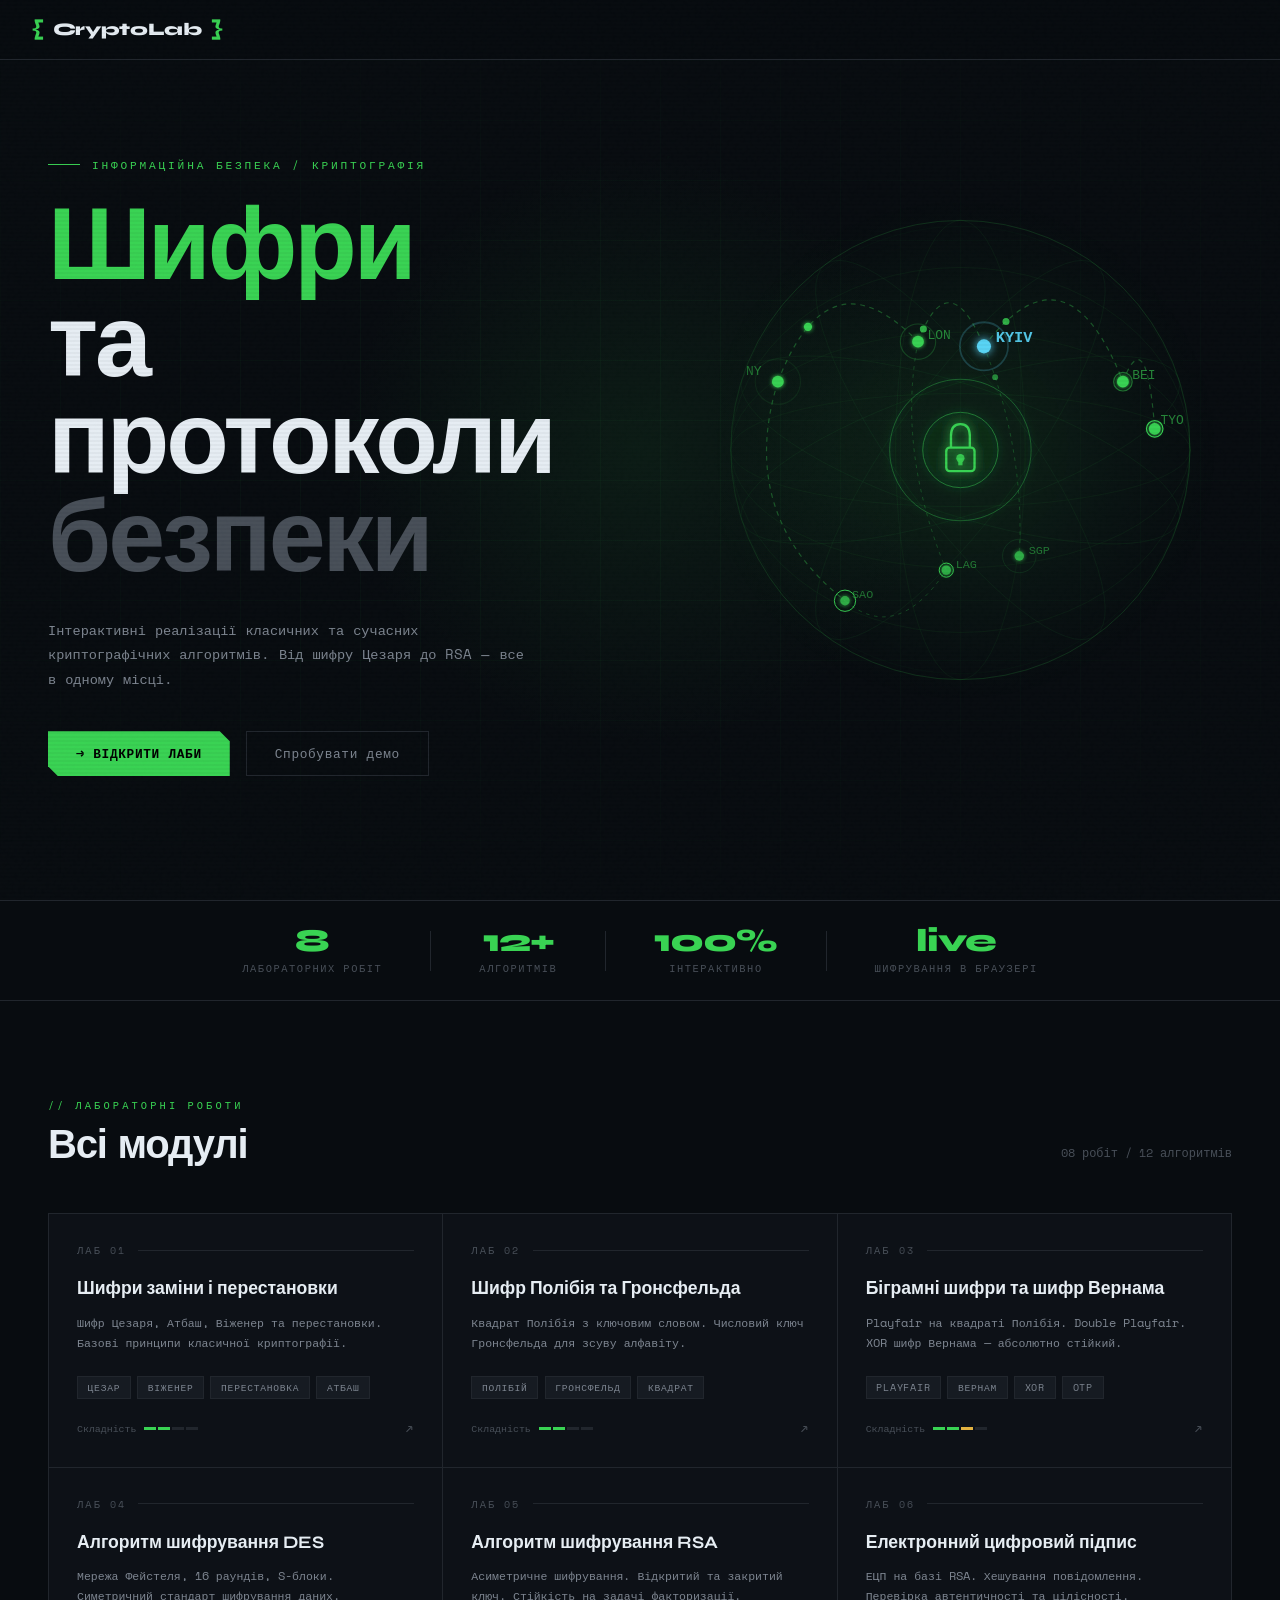
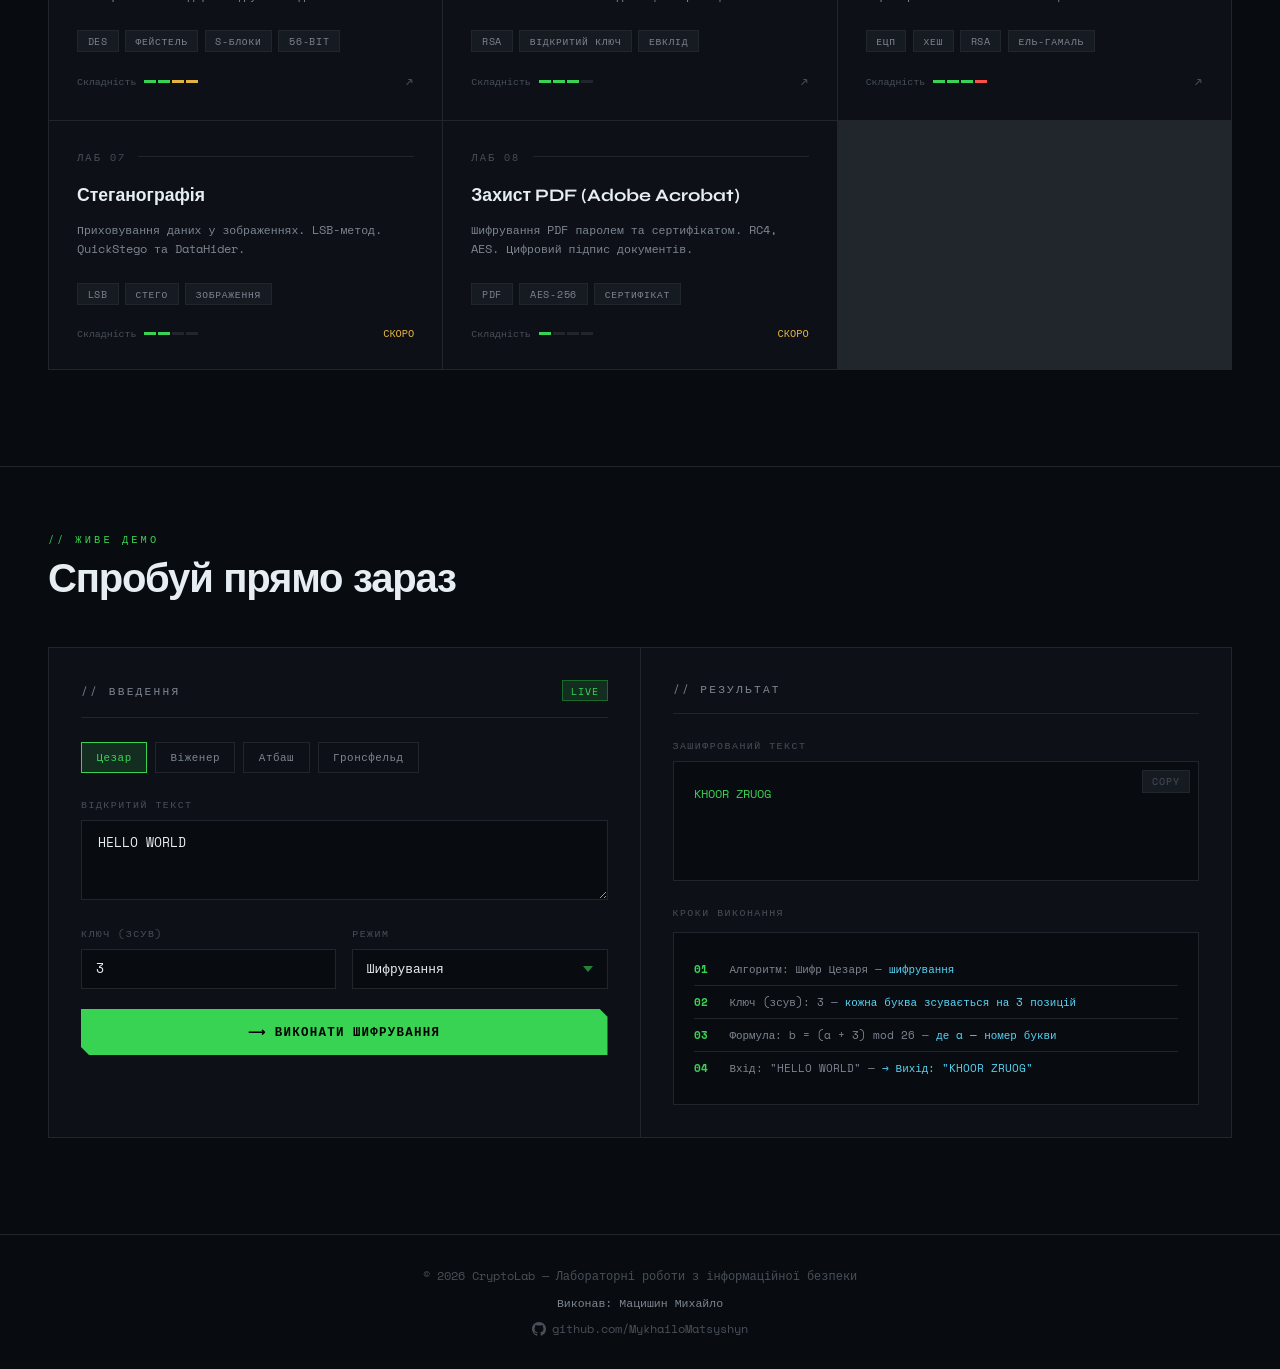
==== commit 0d758da0: "feat(lab02): add Polybius square & Gronsfeld cipher lab" ====
--- a/index.html
+++ b/index.html
@@ -1028,7 +1028,7 @@
 
   <div class="labs-grid">
 
-    <a href="labs/lab01.html" class="lab-card featured">
+    <a href="labs/lab01.html" class="lab-card">
       <div class="lab-num">ЛАБ 01</div>
       <div class="lab-title">Шифри заміни і перестановки</div>
       <div class="lab-desc">Шифр Цезаря, Атбаш, Віженер та перестановки. Базові принципи класичної криптографії.</div>
@@ -1052,7 +1052,7 @@
       </div>
     </a>
 
-    <a href="labs/lab2.html" class="lab-card">
+    <a href="labs/lab02.html" class="lab-card">
       <div class="lab-num">ЛАБ 02</div>
       <div class="lab-title">Шифр Полібія та Гронсфельда</div>
       <div class="lab-desc">Квадрат Полібія з ключовим словом. Числовий ключ Гронсфельда для зсуву алфавіту.</div>
@@ -1075,7 +1075,7 @@
       </div>
     </a>
 
-    <a href="labs/lab3.html" class="lab-card">
+    <a href="labs/lab03.html" class="lab-card">
       <div class="lab-num">ЛАБ 03</div>
       <div class="lab-title">Біграмні шифри та шифр Вернама</div>
       <div class="lab-desc">Playfair на квадраті Полібія. Double Playfair. XOR шифр Вернама — абсолютно стійкий.</div>
@@ -1099,7 +1099,7 @@
       </div>
     </a>
 
-    <a href="labs/lab4.html" class="lab-card">
+    <a href="labs/lab04.html" class="lab-card">
       <div class="lab-num">ЛАБ 04</div>
       <div class="lab-title">Алгоритм шифрування DES</div>
       <div class="lab-desc">Мережа Фейстеля, 16 раундів, S-блоки. Симетричний стандарт шифрування даних.</div>
@@ -1123,7 +1123,7 @@
       </div>
     </a>
 
-    <a href="labs/lab5.html" class="lab-card">
+    <a href="labs/lab05.html" class="lab-card">
       <div class="lab-num">ЛАБ 05</div>
       <div class="lab-title">Алгоритм шифрування RSA</div>
       <div class="lab-desc">Асиметричне шифрування. Відкритий та закритий ключ. Стійкість на задачі факторизації.</div>
@@ -1146,7 +1146,7 @@
       </div>
     </a>
 
-    <a href="labs/lab6.html" class="lab-card">
+    <a href="labs/lab06.html" class="lab-card">
       <div class="lab-num">ЛАБ 06</div>
       <div class="lab-title">Електронний цифровий підпис</div>
       <div class="lab-desc">ЕЦП на базі RSA. Хешування повідомлення. Перевірка автентичності та цілісності.</div>
@@ -1170,7 +1170,7 @@
       </div>
     </a>
 
-    <a href="labs/lab7.html" class="lab-card" style="opacity:0.6;">
+    <a href="labs/lab07.html" class="lab-card" style="opacity:0.6;">
       <div class="lab-num">ЛАБ 07</div>
       <div class="lab-title">Стеганографія</div>
       <div class="lab-desc">Приховування даних у зображеннях. LSB-метод. QuickStego та DataHider.</div>
@@ -1193,7 +1193,7 @@
       </div>
     </a>
 
-    <a href="labs/lab8.html" class="lab-card" style="opacity:0.6;">
+    <a href="labs/lab08.html" class="lab-card" style="opacity:0.6;">
       <div class="lab-num">ЛАБ 08</div>
       <div class="lab-title">Захист PDF (Adobe Acrobat)</div>
       <div class="lab-desc">Шифрування PDF паролем та сертифікатом. RC4, AES. Цифровий підпис документів.</div>
--- a/css/styles.css
+++ b/css/styles.css
@@ -654,3 +654,614 @@
   .input-row { grid-template-columns: 1fr; }
   .action-row { flex-direction: column; }
 }
+
+/* ═══════════════════════════════════════════════════════════
+   Lab 02 — Polybius Square & Gronsfeld
+   ═══════════════════════════════════════════════════════════ */
+
+/* Polybius grid */
+.poly-grid-outer { overflow-x: auto; display: flex; justify-content: center; }
+.poly-grid {
+  display: inline-grid; gap: 2px;
+}
+.poly-cell {
+  width: 36px; height: 36px; display: flex; align-items: center;
+  justify-content: center; font-size: 0.8rem; font-weight: 700;
+  font-family: var(--font-mono); background: var(--surface2);
+  border: 1px solid var(--border); border-radius: 4px;
+  transition: background 0.15s, border-color 0.15s, color 0.15s;
+  flex-shrink: 0;
+}
+.poly-cell.is-header {
+  background: transparent; border-color: transparent;
+  color: var(--text-dim); font-size: 0.6rem; font-weight: 400;
+}
+.poly-cell.hi-plain  { color: #d2b739; border-color: rgba(210,183,57,0.6); background: rgba(210,183,57,0.14); }
+.poly-cell.hi-cipher { color: #39d353; border-color: rgba(57,211,83,0.6);  background: rgba(57,211,83,0.14);  }
+.poly-cell.key-letter { color: var(--cyan); border-color: rgba(88,212,245,0.5); background: rgba(88,212,245,0.08); }
+
+/* Gronsfeld strip table */
+.gron-vis-wrap { overflow-x: auto; }
+.gron-table { display: inline-flex; flex-direction: column; gap: 3px; }
+.gron-row   { display: flex; gap: 2px; align-items: center; }
+.gron-lbl {
+  min-width: 72px; font-size: 0.6rem; color: var(--text-dim);
+  font-family: var(--font-mono); text-align: right;
+  padding-right: 6px; flex-shrink: 0;
+}
+.gron-cell {
+  width: 34px; height: 34px; display: flex; align-items: center;
+  justify-content: center; font-size: 0.76rem; font-weight: 700;
+  font-family: var(--font-mono); border: 1px solid var(--border);
+  background: var(--surface2); flex-shrink: 0;
+}
+.gron-cell.plain  { color: #d2b739; border-color: rgba(210,183,57,0.5); background: rgba(210,183,57,0.10); }
+.gron-cell.key    { color: #b57ef5; border-color: rgba(181,126,245,0.5); background: rgba(181,126,245,0.10); }
+.gron-cell.cipher { color: #58d4f5; border-color: rgba(88,212,245,0.5);  background: rgba(88,212,245,0.10); }
+
+/* ── Gronsfeld shift cards ───────────────────────────────────── */
+.gron-cards {
+  display: flex; flex-wrap: wrap; gap: 0.55rem;
+  justify-content: center; margin-top: 0.2rem;
+}
+.gron-card {
+  display: flex; flex-direction: column; align-items: center; gap: 2px;
+  padding: 0.45rem 0.5rem;
+  background: var(--surface2); border: 1px solid var(--border); border-radius: 6px;
+  min-width: 52px;
+}
+.gron-card-letter {
+  width: 34px; height: 34px; display: flex; align-items: center; justify-content: center;
+  font-size: 1rem; font-weight: 700; font-family: var(--font-mono);
+  border: 1px solid; border-radius: 4px;
+}
+.gron-card-letter.plain  { color: #d2b739; border-color: rgba(210,183,57,0.6); background: rgba(210,183,57,0.14); }
+.gron-card-letter.cipher { color: #58d4f5; border-color: rgba(88,212,245,0.6);  background: rgba(88,212,245,0.14); }
+.gron-card-shift {
+  font-size: 0.7rem; font-weight: 700; font-family: var(--font-mono);
+  color: #b57ef5; line-height: 1.2;
+}
+.gron-card-arrow { font-size: 0.72rem; color: var(--text-dim); line-height: 1; }
+
+
+/* ═══════════════════════════════════════════════════════════
+   Cipher Visualizer — shared (cvis-*, vig-*, trsp-*, vert-*)
+   ═══════════════════════════════════════════════════════════ */
+
+/* ── Caesar alphabet visualizer ─────────────────────── */
+.caesar-vis {
+  margin-top: 1.5rem;
+  border: 1px solid var(--border);
+  background: var(--surface);
+  overflow: hidden;
+  animation: fadeIn 0.5s ease both;
+}
+.cvis-header {
+  padding: 0.6rem 1rem;
+  background: var(--surface2);
+  border-bottom: 1px solid var(--border);
+  display: flex;
+  justify-content: space-between;
+  align-items: center;
+  font-size: 0.62rem;
+  letter-spacing: 0.14em;
+  color: var(--text-dim);
+}
+.cvis-shift-pill {
+  font-size: 0.68rem;
+  color: var(--text-muted);
+}
+.cvis-shift-pill strong {
+  color: var(--green);
+  font-size: 1rem;
+}
+.cvis-body {
+  padding: 1rem 1.1rem 1.1rem;
+  overflow-x: auto;
+}
+.cvis-strip {
+  display: flex;
+  align-items: center;
+  gap: 0.6rem;
+  white-space: nowrap;
+}
+.cvis-lbl {
+  font-size: 0.58rem;
+  color: var(--text-dim);
+  letter-spacing: 0.12em;
+  text-transform: uppercase;
+  min-width: 78px;
+  text-align: right;
+  flex-shrink: 0;
+}
+.cvis-row {
+  display: inline-flex;
+  gap: 2px;
+}
+.cvis-cell {
+  width: 24px;
+  height: 28px;
+  display: flex;
+  align-items: center;
+  justify-content: center;
+  font-size: 0.64rem;
+  font-family: var(--font-mono);
+  background: var(--surface2);
+  border: 1px solid var(--border);
+  color: var(--text-dim);
+  transition:
+    background 0.15s,
+    border-color 0.15s,
+    color 0.15s,
+    box-shadow 0.15s;
+  flex-shrink: 0;
+}
+.cvis-cell.hi-plain {
+  background: rgba(57, 211, 83, 0.18);
+  border-color: var(--green);
+  color: var(--green);
+  box-shadow: 0 0 7px rgba(57, 211, 83, 0.3);
+}
+.cvis-cell.hi-cipher {
+  background: rgba(88, 212, 245, 0.14);
+  border-color: rgba(88, 212, 245, 0.55);
+  color: #58d4f5;
+  box-shadow: 0 0 7px rgba(88, 212, 245, 0.22);
+}
+.cvis-mid {
+  display: flex;
+  align-items: center;
+  gap: 0.6rem;
+  margin: 2px 0;
+}
+.cvis-mid-spc {
+  min-width: 78px;
+  flex-shrink: 0;
+}
+.cvis-arrows {
+  display: inline-flex;
+  gap: 2px;
+}
+.cvis-arr {
+  width: 24px;
+  text-align: center;
+  font-size: 0.52rem;
+  color: var(--surface2);
+  flex-shrink: 0;
+  line-height: 1;
+  transition: color 0.15s;
+}
+.cvis-arr.hi {
+  color: var(--green);
+}
+.cvis-hint {
+  margin-top: 0.85rem;
+  font-size: 0.6rem;
+  color: var(--text-dim);
+  letter-spacing: 0.06em;
+}
+.cvis-hint .hi-p {
+  color: var(--green);
+}
+.cvis-hint .hi-c {
+  color: #58d4f5;
+}
+
+/* ── Vigenere Tabula Recta ──────────────────────── */
+.vig-tab-wrap {
+  overflow-x: auto;
+  padding-bottom: 4px;
+}
+.vig-tab {
+  display: inline-flex;
+  flex-direction: column;
+  gap: 2px;
+  white-space: nowrap;
+}
+.vig-tab-row {
+  display: flex;
+  gap: 2px;
+}
+.vig-tc {
+  width: 22px;
+  height: 22px;
+  display: flex;
+  align-items: center;
+  justify-content: center;
+  font-size: 0.58rem;
+  font-family: var(--font-mono);
+  flex-shrink: 0;
+  transition:
+    background 0.12s,
+    color 0.12s;
+}
+.vig-tc-spc {
+  width: 32px;
+  min-width: 32px;
+}
+.vig-tc-head {
+  color: var(--text-dim);
+  background: transparent;
+  font-weight: 700;
+}
+.vig-tc-head.col-hi {
+  color: var(--green);
+}
+.vig-tc-key {
+  width: 32px;
+  min-width: 32px;
+  color: var(--yellow);
+  font-weight: 700;
+  background: rgba(210, 183, 57, 0.1);
+  border: 1px solid rgba(210, 183, 57, 0.3);
+}
+.vig-tc-cell {
+  background: var(--surface2);
+  border: 1px solid var(--border);
+  color: var(--text-dim);
+}
+.vig-tc-cell.col-hi {
+  background: rgba(57, 211, 83, 0.1);
+  border-color: var(--green-dim);
+  color: var(--green);
+}
+.vig-tc-cell.hit {
+  background: rgba(88, 212, 245, 0.22);
+  border-color: rgba(88, 212, 245, 0.65);
+  color: #58d4f5;
+  font-weight: 700;
+  box-shadow: 0 0 6px rgba(88, 212, 245, 0.28);
+}
+
+/* ── Vigenere key-expansion cells ──────────────── */
+.vig-cell {
+  width: 26px;
+  height: 28px;
+  display: flex;
+  align-items: center;
+  justify-content: center;
+  font-size: 0.64rem;
+  font-family: var(--font-mono);
+  border: 1px solid var(--border);
+  background: var(--surface2);
+  color: var(--text-dim);
+  flex-shrink: 0;
+}
+.vig-cell.vig-plain {
+  color: var(--yellow);
+  border-color: rgba(210, 183, 57, 0.45);
+  background: rgba(210, 183, 57, 0.08);
+}
+.vig-cell.vig-key {
+  color: var(--green);
+  border-color: var(--green-dim);
+  background: var(--green-glow);
+}
+.vig-cell.vig-cipher {
+  color: #58d4f5;
+  border-color: rgba(88, 212, 245, 0.45);
+  background: rgba(88, 212, 245, 0.08);
+}
+.vig-cell.vig-skip {
+  opacity: 0.28;
+}
+.vig-col {
+  display: flex;
+  flex-direction: column;
+  gap: 2px;
+  flex-shrink: 0;
+}
+
+/* ── Transposition visualizer ───────────────────── */
+.trsp-block {
+  display: flex;
+  gap: 3px;
+  overflow-x: auto;
+  flex-wrap: nowrap;
+}
+.trsp-cell {
+  width: 36px;
+  height: 54px;
+  display: flex;
+  flex-direction: column;
+  align-items: center;
+  justify-content: center;
+  gap: 3px;
+  background: var(--surface2);
+  border: 1px solid var(--border);
+  font-family: var(--font-mono);
+  flex-shrink: 0;
+  transition: all 0.15s;
+}
+.trsp-letter {
+  font-size: 0.88rem;
+  font-weight: 700;
+}
+.trsp-pos {
+  font-size: 0.5rem;
+  opacity: 0.7;
+}
+.trsp-arrows {
+  display: flex;
+  gap: 3px;
+  margin: 3px 0;
+}
+.trsp-arr {
+  width: 36px;
+  text-align: center;
+  font-size: 0.65rem;
+  color: var(--text-dim);
+  flex-shrink: 0;
+}
+.tp1 {
+  color: #39d353;
+  border-color: rgba(57, 211, 83, 0.5);
+  background: rgba(57, 211, 83, 0.1);
+}
+.tp2 {
+  color: #58d4f5;
+  border-color: rgba(88, 212, 245, 0.5);
+  background: rgba(88, 212, 245, 0.1);
+}
+.tp3 {
+  color: #d2b739;
+  border-color: rgba(210, 183, 57, 0.5);
+  background: rgba(210, 183, 57, 0.1);
+}
+.tp4 {
+  color: #b57ef5;
+  border-color: rgba(181, 126, 245, 0.5);
+  background: rgba(181, 126, 245, 0.1);
+}
+.tp5 {
+  color: #f85149;
+  border-color: rgba(248, 81, 73, 0.5);
+  background: rgba(248, 81, 73, 0.1);
+}
+.tp6 {
+  color: #f0883e;
+  border-color: rgba(240, 136, 62, 0.5);
+  background: rgba(240, 136, 62, 0.1);
+}
+.tp7 {
+  color: #79c0ff;
+  border-color: rgba(121, 192, 255, 0.5);
+  background: rgba(121, 192, 255, 0.1);
+}
+.tp8 {
+  color: #a8ff78;
+  border-color: rgba(168, 255, 120, 0.5);
+  background: rgba(168, 255, 120, 0.1);
+}
+
+/* ── Vertical Transposition — redesigned ───────────── */
+.vert-vis-outer {
+  display: flex;
+  flex-direction: column;
+  gap: 1.2rem;
+}
+
+/* Key legend row */
+.vert-key-legend {
+  display: flex;
+  align-items: center;
+  gap: 0.5rem;
+  flex-wrap: wrap;
+}
+.vert-kl-label {
+  font-size: 0.68rem;
+  color: var(--text-dim);
+  font-family: var(--font-mono);
+  flex-shrink: 0;
+}
+.vert-kpill {
+  display: inline-flex;
+  flex-direction: column;
+  align-items: center;
+  width: 36px;
+  height: 44px;
+  border-radius: 6px;
+  border: 1px solid;
+  justify-content: center;
+  gap: 1px;
+  font-family: var(--font-mono);
+}
+.vert-kpill-step {
+  font-size: 0.75rem;
+  font-weight: 700;
+}
+.vert-kpill-val {
+  font-size: 0.5rem;
+  opacity: 0.7;
+}
+
+/* Grid */
+.vert-grid-outer {
+  overflow-x: auto;
+}
+
+/* Column strips */
+.vert-strips {
+  display: flex;
+  flex-direction: column;
+  gap: 0.45rem;
+}
+.vert-strip {
+  display: flex;
+  align-items: center;
+  gap: 0.45rem;
+  padding: 0.35rem 0.6rem;
+  border-radius: 6px;
+  border: 1px solid var(--border);
+  background: var(--surface2);
+  flex-wrap: nowrap;
+  overflow-x: auto;
+}
+.vert-strip-lbl {
+  display: flex;
+  flex-direction: column;
+  align-items: flex-start;
+  min-width: 72px;
+  flex-shrink: 0;
+}
+.vert-strip-step {
+  font-size: 0.62rem;
+  font-weight: 700;
+  font-family: var(--font-mono);
+}
+.vert-strip-col {
+  font-size: 0.52rem;
+  color: var(--text-dim);
+  font-family: var(--font-mono);
+}
+.vert-strip-cells {
+  display: flex;
+  gap: 2px;
+}
+.vert-strip-cell {
+  width: 28px;
+  height: 28px;
+  display: flex;
+  align-items: center;
+  justify-content: center;
+  font-size: 0.72rem;
+  font-weight: 700;
+  font-family: var(--font-mono);
+  border-radius: 4px;
+  border: 1px solid;
+  flex-shrink: 0;
+}
+.vert-strip-arrow {
+  color: var(--text-dim);
+  font-size: 0.8rem;
+  flex-shrink: 0;
+  margin: 0 0.2rem;
+}
+.vert-strip-result {
+  font-family: var(--font-mono);
+  font-size: 0.8rem;
+  font-weight: 700;
+  letter-spacing: 0.08em;
+  flex-shrink: 0;
+}
+
+/* ── Vertical Transposition grid ────────────────── */
+.vert-vis-wrap {
+  overflow-x: auto;
+}
+.vert-table {
+  display: inline-flex;
+  flex-direction: column;
+  gap: 2px;
+  white-space: nowrap;
+}
+.vert-row {
+  display: flex;
+  gap: 2px;
+}
+.vert-hdr {
+  width: 34px;
+  height: 38px;
+  display: flex;
+  flex-direction: column;
+  align-items: center;
+  justify-content: center;
+  flex-shrink: 0;
+  gap: 1px;
+  font-family: var(--font-mono);
+  font-size: 0.55rem;
+}
+.vert-hdr-num {
+  font-size: 0.75rem;
+  font-weight: 700;
+}
+.vert-cell {
+  width: 34px;
+  height: 34px;
+  display: flex;
+  align-items: center;
+  justify-content: center;
+  font-size: 0.78rem;
+  font-weight: 700;
+  font-family: var(--font-mono);
+  flex-shrink: 0;
+  border: 1px solid var(--border);
+  background: var(--surface2);
+}
+.vc1 {
+  color: #39d353;
+  border-color: rgba(57, 211, 83, 0.45);
+  background: rgba(57, 211, 83, 0.09);
+}
+.vc2 {
+  color: #58d4f5;
+  border-color: rgba(88, 212, 245, 0.45);
+  background: rgba(88, 212, 245, 0.09);
+}
+.vc3 {
+  color: #d2b739;
+  border-color: rgba(210, 183, 57, 0.45);
+  background: rgba(210, 183, 57, 0.09);
+}
+.vc4 {
+  color: #b57ef5;
+  border-color: rgba(181, 126, 245, 0.45);
+  background: rgba(181, 126, 245, 0.09);
+}
+.vc5 {
+  color: #f85149;
+  border-color: rgba(248, 81, 73, 0.45);
+  background: rgba(248, 81, 73, 0.09);
+}
+.vc6 {
+  color: #f0883e;
+  border-color: rgba(240, 136, 62, 0.45);
+  background: rgba(240, 136, 62, 0.09);
+}
+
+/* ── Caesar section — consistent sizing ─────────── */
+#caesar .input-field {
+  resize: none;
+  height: 100px;
+  min-height: unset;
+}
+#caesar .result-box {
+  height: 100px;
+  min-height: unset;
+  overflow-y: auto;
+  box-sizing: border-box;
+}
+#caesar .input-field-sm,
+#caesar select.input-field-sm {
+  height: 40px;
+  padding-top: 0;
+  padding-bottom: 0;
+  box-sizing: border-box;
+}
+#caesar .action-row .decrypt-btn {
+  flex: 1;
+}
+    
+/* ── Polybius mapping cards (lab02) ─────────────────────────── */
+.poly-maps {
+  display: flex; flex-wrap: wrap; gap: 0.6rem;
+  justify-content: center; margin-top: 0.2rem;
+}
+.poly-map-card {
+  display: flex; flex-direction: column; align-items: center; gap: 2px;
+  padding: 0.45rem 0.5rem;
+  background: var(--surface2); border: 1px solid var(--border); border-radius: 6px;
+  min-width: 58px;
+}
+.poly-map-coord {
+  font-size: 0.48rem; color: var(--text-dim);
+  font-family: var(--font-mono); letter-spacing: 0.05em;
+}
+.poly-map-letter {
+  width: 34px; height: 34px; display: flex; align-items: center; justify-content: center;
+  font-size: 1rem; font-weight: 700; font-family: var(--font-mono);
+  border: 1px solid; border-radius: 4px;
+}
+.poly-map-letter.plain  { color: #d2b739; border-color: rgba(210,183,57,0.6); background: rgba(210,183,57,0.14); }
+.poly-map-letter.cipher { color: #39d353; border-color: rgba(57,211,83,0.6);  background: rgba(57,211,83,0.14); }
+.poly-map-arrow { font-size: 0.75rem; color: var(--text-dim); line-height: 1; }
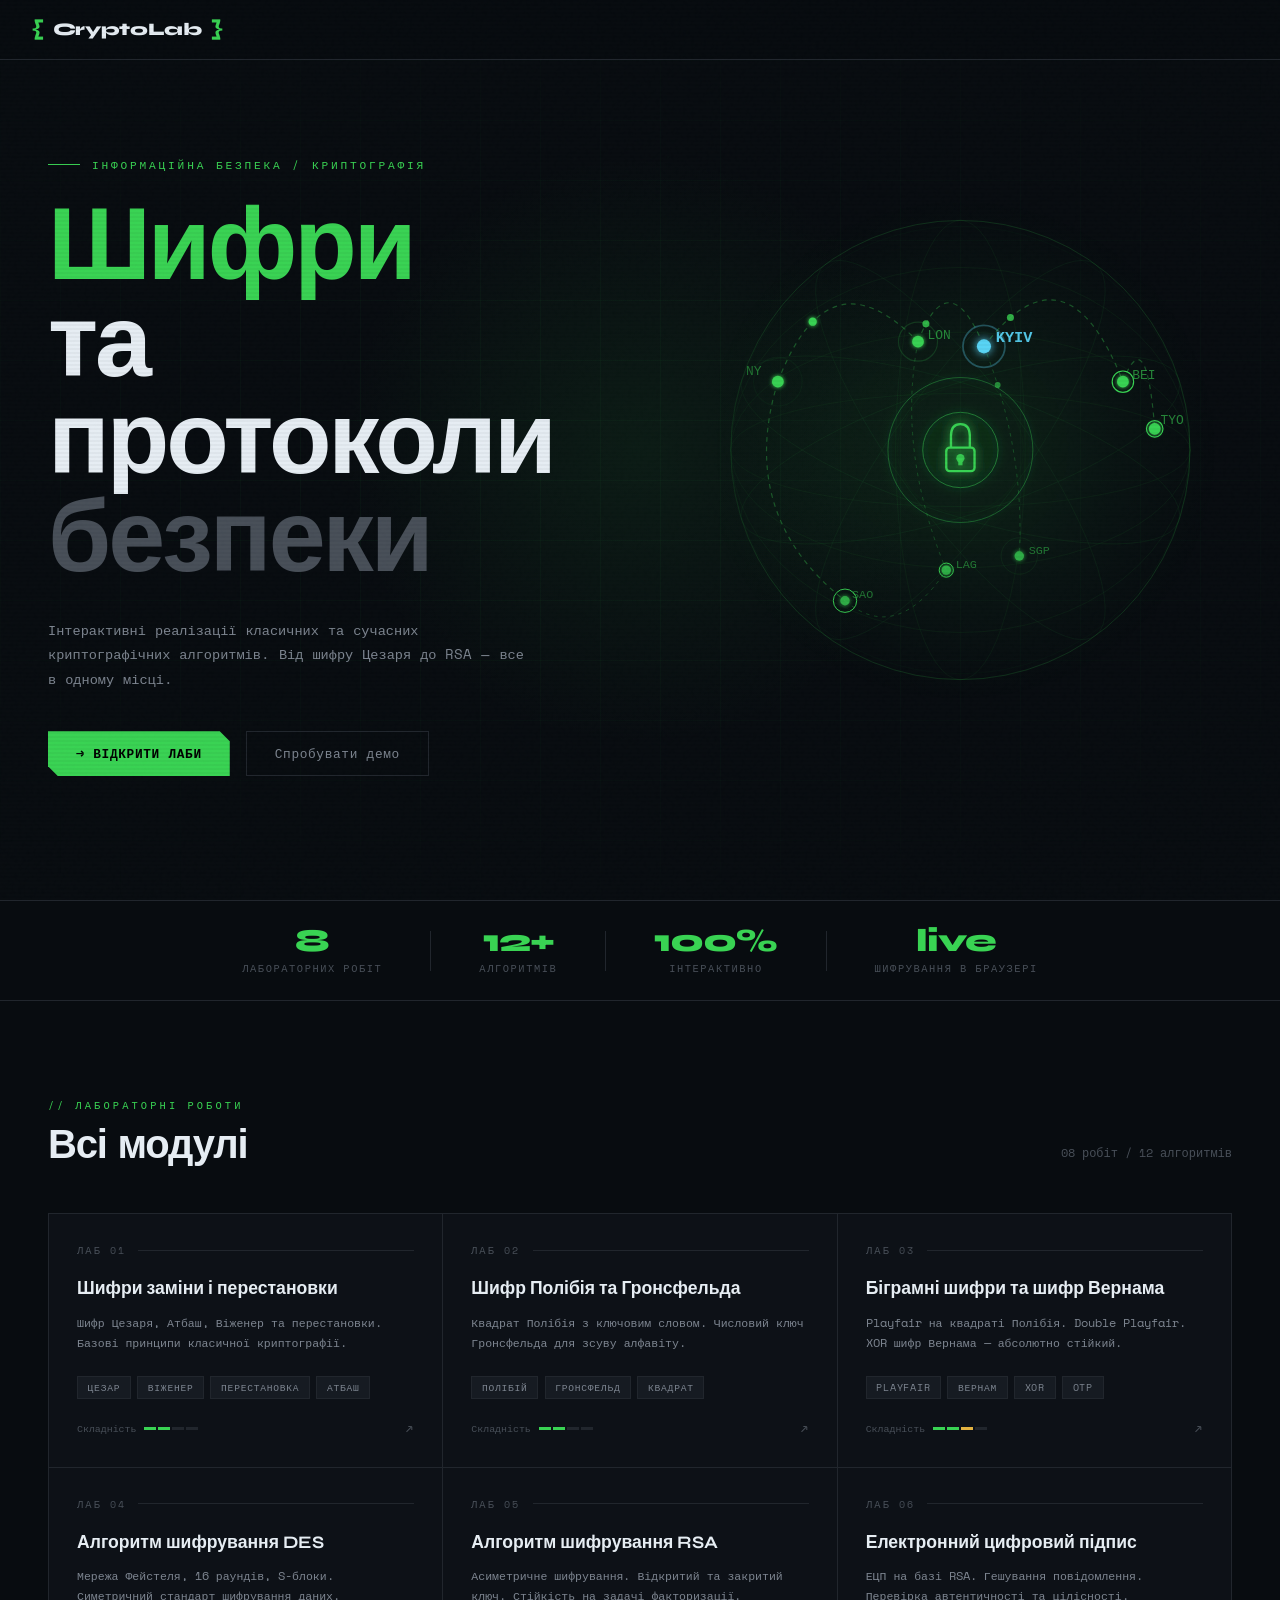
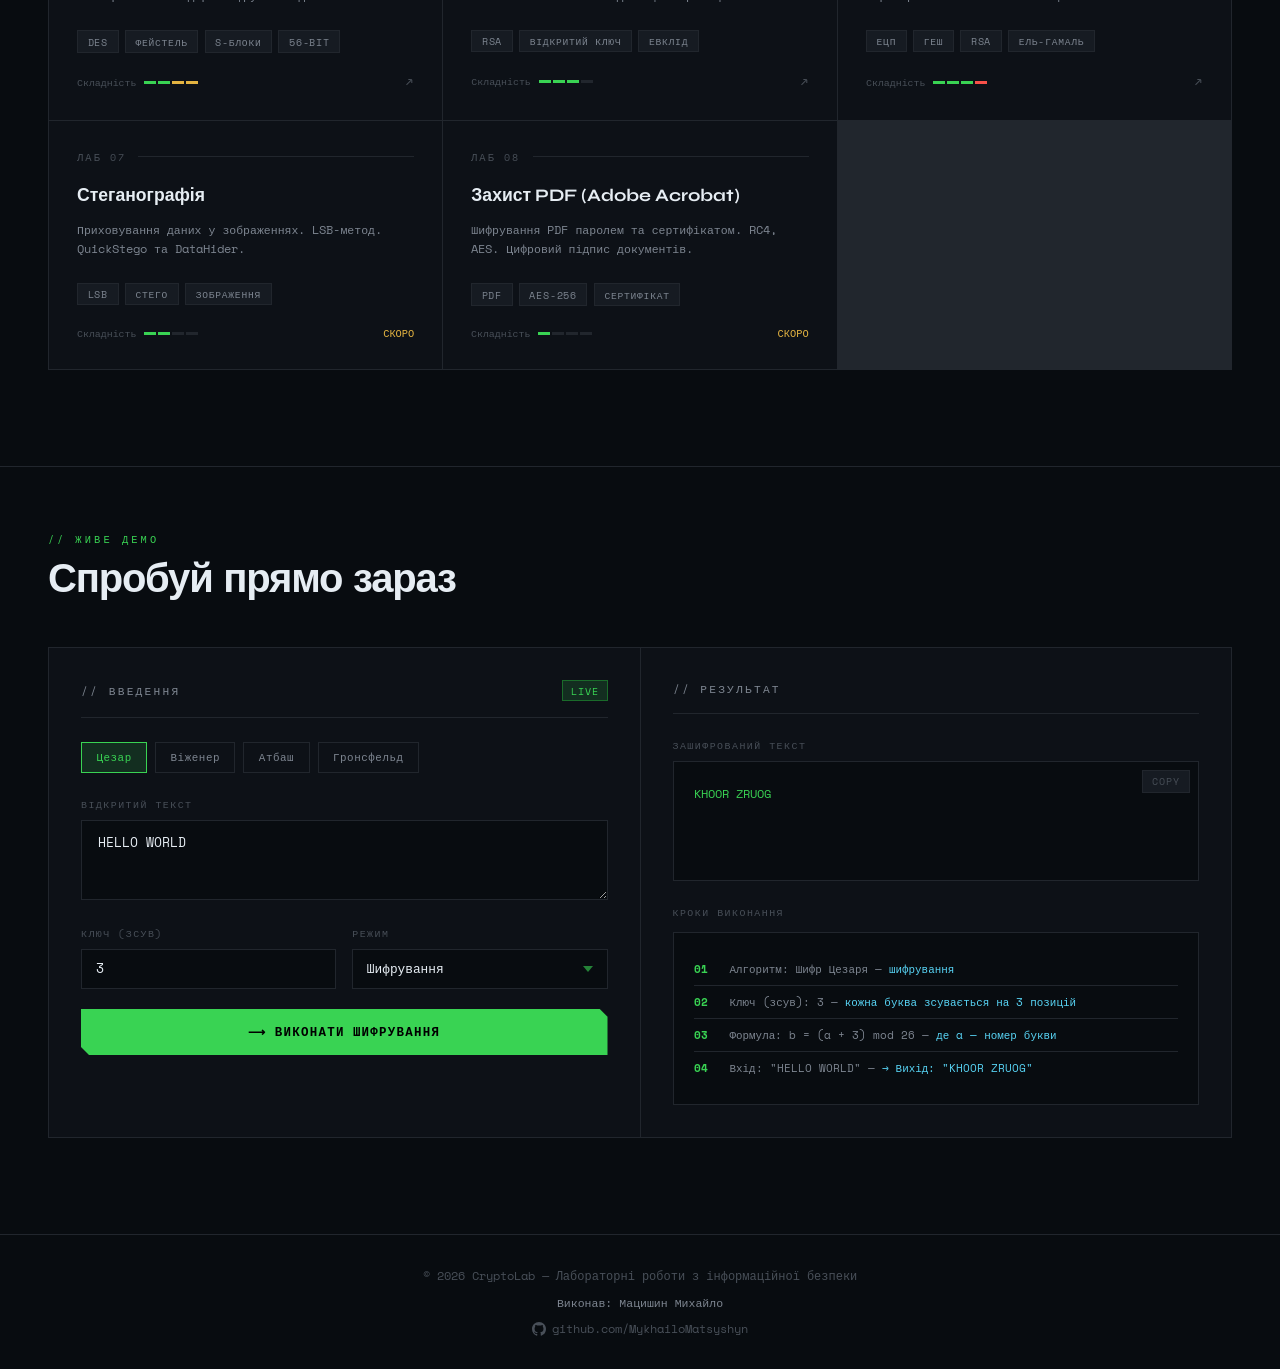
==== commit 053a88e9: "feat(lab06): implement RSA EDS with hash-chain + detailed signature pipeline visualizer" ====
--- a/index.html
+++ b/index.html
@@ -1149,10 +1149,10 @@
     <a href="labs/lab06.html" class="lab-card">
       <div class="lab-num">ЛАБ 06</div>
       <div class="lab-title">Електронний цифровий підпис</div>
-      <div class="lab-desc">ЕЦП на базі RSA. Хешування повідомлення. Перевірка автентичності та цілісності.</div>
+      <div class="lab-desc">ЕЦП на базі RSA. Гешування повідомлення. Перевірка автентичності та цілісності.</div>
       <div class="lab-tags">
         <span class="tag">ЕЦП</span>
-        <span class="tag">Хеш</span>
+        <span class="tag">Геш</span>
         <span class="tag">RSA</span>
         <span class="tag">Ель-Гамаль</span>
       </div>
--- a/css/styles.css
+++ b/css/styles.css
@@ -3,36 +3,44 @@
    ============================================================ */
 
 :root {
-  --bg:           #080c10;
-  --surface:      #0d1117;
-  --surface2:     #161b22;
-  --surface3:     #1c2128;
-  --border:       #21262d;
-  --border2:      #30363d;
-  --green:        #39d353;
-  --green-dim:    #1a6b2a;
-  --green-glow:   rgba(57, 211, 83, 0.15);
+  --bg: #080c10;
+  --surface: #0d1117;
+  --surface2: #161b22;
+  --surface3: #1c2128;
+  --border: #21262d;
+  --border2: #30363d;
+  --green: #39d353;
+  --green-dim: #1a6b2a;
+  --green-glow: rgba(57, 211, 83, 0.15);
   --green-subtle: rgba(57, 211, 83, 0.06);
-  --cyan:         #58d4f5;
-  --cyan-dim:     rgba(88, 212, 245, 0.12);
-  --yellow:       #e3b341;
-  --yellow-dim:   rgba(227, 179, 65, 0.15);
-  --red:          #f85149;
-  --red-dim:      rgba(248, 81, 73, 0.15);
-  --purple:       #bc8cff;
-  --purple-dim:   rgba(188, 140, 255, 0.12);
-  --text:         #e6edf3;
-  --text-muted:   #7d8590;
-  --text-dim:     #484f58;
-  --font-mono:    'Space Mono', monospace;
-  --font-sans:    'Syne', sans-serif;
-  --radius:       4px;
-  --transition:   0.2s ease;
-}
-
-*, *::before, *::after { box-sizing: border-box; margin: 0; padding: 0; }
-
-html { scroll-behavior: smooth; }
+  --cyan: #58d4f5;
+  --cyan-dim: rgba(88, 212, 245, 0.12);
+  --yellow: #e3b341;
+  --yellow-dim: rgba(227, 179, 65, 0.15);
+  --red: #f85149;
+  --red-dim: rgba(248, 81, 73, 0.15);
+  --purple: #bc8cff;
+  --purple-dim: rgba(188, 140, 255, 0.12);
+  --text: #e6edf3;
+  --text-muted: #7d8590;
+  --text-dim: #484f58;
+  --font-mono: "Space Mono", monospace;
+  --font-sans: "Syne", sans-serif;
+  --radius: 4px;
+  --transition: 0.2s ease;
+}
+
+*,
+*::before,
+*::after {
+  box-sizing: border-box;
+  margin: 0;
+  padding: 0;
+}
+
+html {
+  scroll-behavior: smooth;
+}
 
 body {
   background: var(--bg);
@@ -45,119 +53,228 @@
 
 /* ── Noise & Scanlines ─────────────────────────────────────── */
 body::before {
-  content: '';
-  position: fixed; inset: 0;
+  content: "";
+  position: fixed;
+  inset: 0;
   background-image: url("data:image/svg+xml,%3Csvg viewBox='0 0 256 256' xmlns='http://www.w3.org/2000/svg'%3E%3Cfilter id='noise'%3E%3CfeTurbulence type='fractalNoise' baseFrequency='0.9' numOctaves='4' stitchTiles='stitch'/%3E%3C/filter%3E%3Crect width='100%25' height='100%25' filter='url(%23noise)' opacity='0.04'/%3E%3C/svg%3E");
-  pointer-events: none; z-index: 9999; opacity: 0.4;
+  pointer-events: none;
+  z-index: 9999;
+  opacity: 0.4;
 }
 body::after {
-  content: '';
-  position: fixed; inset: 0;
-  background: repeating-linear-gradient(0deg, transparent, transparent 2px, rgba(0,0,0,0.03) 2px, rgba(0,0,0,0.03) 4px);
-  pointer-events: none; z-index: 9998;
+  content: "";
+  position: fixed;
+  inset: 0;
+  background: repeating-linear-gradient(
+    0deg,
+    transparent,
+    transparent 2px,
+    rgba(0, 0, 0, 0.03) 2px,
+    rgba(0, 0, 0, 0.03) 4px
+  );
+  pointer-events: none;
+  z-index: 9998;
 }
 
 /* ── Scrollbar ─────────────────────────────────────────────── */
-::-webkit-scrollbar { width: 6px; height: 6px; }
-::-webkit-scrollbar-track { background: var(--surface); }
-::-webkit-scrollbar-thumb { background: var(--border2); border-radius: 3px; }
-::-webkit-scrollbar-thumb:hover { background: var(--text-dim); }
+::-webkit-scrollbar {
+  width: 6px;
+  height: 6px;
+}
+::-webkit-scrollbar-track {
+  background: var(--surface);
+}
+::-webkit-scrollbar-thumb {
+  background: var(--border2);
+  border-radius: 3px;
+}
+::-webkit-scrollbar-thumb:hover {
+  background: var(--text-dim);
+}
 
 /* ── Typography helpers ────────────────────────────────────── */
-.font-sans { font-family: var(--font-sans); }
-.text-green { color: var(--green); }
-.text-cyan  { color: var(--cyan); }
-.text-muted { color: var(--text-muted); }
-.text-dim   { color: var(--text-dim); }
+.font-sans {
+  font-family: var(--font-sans);
+}
+.text-green {
+  color: var(--green);
+}
+.text-cyan {
+  color: var(--cyan);
+}
+.text-muted {
+  color: var(--text-muted);
+}
+.text-dim {
+  color: var(--text-dim);
+}
 
 /* ============================================================
    HEADER
    ============================================================ */
 header {
-  position: fixed; top: 0; left: 0; right: 0; z-index: 100;
-  padding: 0 2rem; height: 60px;
-  display: flex; align-items: center; justify-content: space-between;
+  position: fixed;
+  top: 0;
+  left: 0;
+  right: 0;
+  z-index: 100;
+  padding: 0 2rem;
+  height: 60px;
+  display: flex;
+  align-items: center;
+  justify-content: space-between;
   background: rgba(8, 12, 16, 0.9);
   backdrop-filter: blur(16px);
   border-bottom: 1px solid var(--border);
 }
 
 .logo {
-  font-family: var(--font-sans); font-weight: 800;
-  font-size: 1.1rem; letter-spacing: -0.02em;
-  display: flex; align-items: center; gap: 0.5rem;
-  text-decoration: none; color: var(--text);
-}
-.logo-bracket { color: var(--green); font-size: 1.3rem; }
+  font-family: var(--font-sans);
+  font-weight: 800;
+  font-size: 1.1rem;
+  letter-spacing: -0.02em;
+  display: flex;
+  align-items: center;
+  gap: 0.5rem;
+  text-decoration: none;
+  color: var(--text);
+}
+.logo-bracket {
+  color: var(--green);
+  font-size: 1.3rem;
+}
 
 .header-right {
-  display: flex; align-items: center;
-  gap: 1.5rem; font-size: 0.7rem; color: var(--text-muted);
+  display: flex;
+  align-items: center;
+  gap: 1.5rem;
+  font-size: 0.7rem;
+  color: var(--text-muted);
 }
 
 .status-dot {
-  width: 6px; height: 6px; border-radius: 50%;
-  background: var(--green); box-shadow: 0 0 8px var(--green);
-  animation: pulse 2s infinite; display: inline-block; margin-right: 0.4rem;
+  width: 6px;
+  height: 6px;
+  border-radius: 50%;
+  background: var(--green);
+  box-shadow: 0 0 8px var(--green);
+  animation: pulse 2s infinite;
+  display: inline-block;
+  margin-right: 0.4rem;
 }
 
 /* Breadcrumb */
 .breadcrumb {
-  display: flex; align-items: center; gap: 0.5rem;
-  font-size: 0.7rem; color: var(--text-dim);
-}
-.breadcrumb a { color: var(--text-muted); text-decoration: none; transition: color var(--transition); }
-.breadcrumb a:hover { color: var(--green); }
-.breadcrumb-sep { color: var(--text-dim); }
-.breadcrumb-current { color: var(--green); }
+  display: flex;
+  align-items: center;
+  gap: 0.5rem;
+  font-size: 0.7rem;
+  color: var(--text-dim);
+}
+.breadcrumb a {
+  color: var(--text-muted);
+  text-decoration: none;
+  transition: color var(--transition);
+}
+.breadcrumb a:hover {
+  color: var(--green);
+}
+.breadcrumb-sep {
+  color: var(--text-dim);
+}
+.breadcrumb-current {
+  color: var(--green);
+}
 
 /* ============================================================
    HERO  (index page)
    ============================================================ */
 .hero {
   min-height: 100vh;
-  display: flex; flex-direction: column; justify-content: center;
-  padding: 80px 3rem 3rem; position: relative; overflow: hidden;
+  display: flex;
+  flex-direction: column;
+  justify-content: center;
+  padding: 80px 3rem 3rem;
+  position: relative;
+  overflow: hidden;
 }
 
 .hero-grid {
-  position: absolute; inset: 0;
+  position: absolute;
+  inset: 0;
   background-image:
-    linear-gradient(rgba(57,211,83,0.04) 1px, transparent 1px),
-    linear-gradient(90deg, rgba(57,211,83,0.04) 1px, transparent 1px);
+    linear-gradient(rgba(57, 211, 83, 0.04) 1px, transparent 1px),
+    linear-gradient(90deg, rgba(57, 211, 83, 0.04) 1px, transparent 1px);
   background-size: 60px 60px;
-  mask-image: radial-gradient(ellipse 80% 60% at 50% 50%, black 30%, transparent 100%);
+  mask-image: radial-gradient(
+    ellipse 80% 60% at 50% 50%,
+    black 30%,
+    transparent 100%
+  );
 }
 .hero-glow {
-  position: absolute; width: 600px; height: 600px; border-radius: 50%;
-  background: radial-gradient(circle, rgba(57,211,83,0.08) 0%, transparent 70%);
-  top: 50%; left: 50%; transform: translate(-50%, -50%); pointer-events: none;
+  position: absolute;
+  width: 600px;
+  height: 600px;
+  border-radius: 50%;
+  background: radial-gradient(
+    circle,
+    rgba(57, 211, 83, 0.08) 0%,
+    transparent 70%
+  );
+  top: 50%;
+  left: 50%;
+  transform: translate(-50%, -50%);
+  pointer-events: none;
 }
 
 .hero-label {
-  font-size: 0.7rem; color: var(--green); letter-spacing: 0.25em;
-  text-transform: uppercase; margin-bottom: 1.5rem;
-  display: flex; align-items: center; gap: 0.75rem;
+  font-size: 0.7rem;
+  color: var(--green);
+  letter-spacing: 0.25em;
+  text-transform: uppercase;
+  margin-bottom: 1.5rem;
+  display: flex;
+  align-items: center;
+  gap: 0.75rem;
   animation: fadeIn 0.6s ease both;
 }
-.hero-label::before { content: ''; width: 2rem; height: 1px; background: var(--green); }
+.hero-label::before {
+  content: "";
+  width: 2rem;
+  height: 1px;
+  background: var(--green);
+}
 
 .hero-title {
   font-family: var(--font-sans);
   font-size: clamp(3rem, 8vw, 6.5rem);
-  font-weight: 800; line-height: 0.95;
-  letter-spacing: -0.03em; max-width: 900px;
+  font-weight: 800;
+  line-height: 0.95;
+  letter-spacing: -0.03em;
+  max-width: 900px;
   animation: fadeUp 0.8s ease 0.1s both;
 }
-.hero-title .accent { color: var(--green); }
-.hero-title .dim    { color: var(--text-dim); display: block; }
+.hero-title .accent {
+  color: var(--green);
+}
+.hero-title .dim {
+  color: var(--text-dim);
+  display: block;
+}
 
 .hero-sub {
-  margin-top: 2rem; font-size: 0.85rem; color: var(--text-muted);
-  line-height: 1.8; max-width: 480px; animation: fadeUp 0.8s ease 0.2s both;
+  margin-top: 2rem;
+  font-size: 0.85rem;
+  color: var(--text-muted);
+  line-height: 1.8;
+  max-width: 480px;
+  animation: fadeUp 0.8s ease 0.2s both;
 }
 .hero-actions {
-  margin-top: 2.5rem; display: flex; gap: 1rem;
+  margin-top: 2.5rem;
+  display: flex;
+  gap: 1rem;
   animation: fadeUp 0.8s ease 0.3s both;
 }
 
@@ -165,175 +282,488 @@
    BUTTONS
    ============================================================ */
 .btn-primary {
-  padding: 0.75rem 1.75rem; background: var(--green); color: #000;
-  font-family: var(--font-mono); font-size: 0.8rem; font-weight: 700;
-  border: none; cursor: pointer;
-  clip-path: polygon(0 0, calc(100% - 10px) 0, 100% 10px, 100% 100%, 10px 100%, 0 calc(100% - 10px));
-  transition: all var(--transition); letter-spacing: 0.05em; text-transform: uppercase;
-}
-.btn-primary:hover { background: #5eff87; box-shadow: 0 0 30px rgba(57,211,83,0.4); transform: translateY(-1px); }
+  padding: 0.75rem 1.75rem;
+  background: var(--green);
+  color: #000;
+  font-family: var(--font-mono);
+  font-size: 0.8rem;
+  font-weight: 700;
+  border: none;
+  cursor: pointer;
+  clip-path: polygon(
+    0 0,
+    calc(100% - 10px) 0,
+    100% 10px,
+    100% 100%,
+    10px 100%,
+    0 calc(100% - 10px)
+  );
+  transition: all var(--transition);
+  letter-spacing: 0.05em;
+  text-transform: uppercase;
+}
+.btn-primary:hover {
+  background: #5eff87;
+  box-shadow: 0 0 30px rgba(57, 211, 83, 0.4);
+  transform: translateY(-1px);
+}
 
 .btn-secondary {
-  padding: 0.75rem 1.75rem; background: transparent; color: var(--text-muted);
-  font-family: var(--font-mono); font-size: 0.8rem; border: 1px solid var(--border);
-  cursor: pointer; transition: all var(--transition); letter-spacing: 0.05em;
-}
-.btn-secondary:hover { border-color: var(--green-dim); color: var(--green); }
+  padding: 0.75rem 1.75rem;
+  background: transparent;
+  color: var(--text-muted);
+  font-family: var(--font-mono);
+  font-size: 0.8rem;
+  border: 1px solid var(--border);
+  cursor: pointer;
+  transition: all var(--transition);
+  letter-spacing: 0.05em;
+}
+.btn-secondary:hover {
+  border-color: var(--green-dim);
+  color: var(--green);
+}
 
 .btn-icon {
-  padding: 0.5rem 0.75rem; background: transparent; color: var(--text-dim);
-  font-family: var(--font-mono); font-size: 0.7rem; border: 1px solid var(--border);
-  cursor: pointer; transition: all var(--transition); letter-spacing: 0.08em;
-}
-.btn-icon:hover { color: var(--green); border-color: var(--green-dim); }
+  padding: 0.5rem 0.75rem;
+  background: transparent;
+  color: var(--text-dim);
+  font-family: var(--font-mono);
+  font-size: 0.7rem;
+  border: 1px solid var(--border);
+  cursor: pointer;
+  transition: all var(--transition);
+  letter-spacing: 0.08em;
+}
+.btn-icon:hover {
+  color: var(--green);
+  border-color: var(--green-dim);
+}
 
 /* ============================================================
    TERMINAL WIDGET  (hero decoration)
    ============================================================ */
 .terminal-preview {
-  position: absolute; right: 3rem; top: 50%; transform: translateY(-50%);
-  width: 380px; background: var(--surface); border: 1px solid var(--border);
-  border-radius: 8px; overflow: hidden;
-  box-shadow: 0 40px 80px rgba(0,0,0,0.6), 0 0 0 1px rgba(57,211,83,0.05);
+  position: absolute;
+  right: 3rem;
+  top: 50%;
+  transform: translateY(-50%);
+  width: 380px;
+  background: var(--surface);
+  border: 1px solid var(--border);
+  border-radius: 8px;
+  overflow: hidden;
+  box-shadow:
+    0 40px 80px rgba(0, 0, 0, 0.6),
+    0 0 0 1px rgba(57, 211, 83, 0.05);
   animation: fadeIn 1s ease 0.4s both;
 }
 .terminal-bar {
-  padding: 0.6rem 1rem; background: var(--surface2);
+  padding: 0.6rem 1rem;
+  background: var(--surface2);
   border-bottom: 1px solid var(--border);
-  display: flex; align-items: center; gap: 0.5rem;
-}
-.dot { width: 10px; height: 10px; border-radius: 50%; }
-.dot-r { background: #ff5f57; } .dot-y { background: #febc2e; } .dot-g { background: #28c840; }
-.terminal-title { margin-left: 0.5rem; font-size: 0.7rem; color: var(--text-muted); letter-spacing: 0.05em; }
-.terminal-body { padding: 1.25rem; font-size: 0.72rem; line-height: 2; }
-.t-comment { color: var(--text-dim); }
-.t-cmd     { color: var(--green); }
-.t-key     { color: var(--cyan); }
-.t-val     { color: var(--yellow); }
-.t-out     { color: var(--text-muted); }
-.t-cursor  { display: inline-block; width: 7px; height: 1em; background: var(--green); vertical-align: middle; animation: blink 1s step-end infinite; }
+  display: flex;
+  align-items: center;
+  gap: 0.5rem;
+}
+.dot {
+  width: 10px;
+  height: 10px;
+  border-radius: 50%;
+}
+.dot-r {
+  background: #ff5f57;
+}
+.dot-y {
+  background: #febc2e;
+}
+.dot-g {
+  background: #28c840;
+}
+.terminal-title {
+  margin-left: 0.5rem;
+  font-size: 0.7rem;
+  color: var(--text-muted);
+  letter-spacing: 0.05em;
+}
+.terminal-body {
+  padding: 1.25rem;
+  font-size: 0.72rem;
+  line-height: 2;
+}
+.t-comment {
+  color: var(--text-dim);
+}
+.t-cmd {
+  color: var(--green);
+}
+.t-key {
+  color: var(--cyan);
+}
+.t-val {
+  color: var(--yellow);
+}
+.t-out {
+  color: var(--text-muted);
+}
+.t-cursor {
+  display: inline-block;
+  width: 7px;
+  height: 1em;
+  background: var(--green);
+  vertical-align: middle;
+  animation: blink 1s step-end infinite;
+}
 
 /* ============================================================
    STATS BAR
    ============================================================ */
 .stats-bar {
-  border-top: 1px solid var(--border); border-bottom: 1px solid var(--border);
-  padding: 1.5rem 3rem; display: flex; gap: 3rem; align-items: center; flex-wrap: wrap;
-}
-.stat-item  { display: flex; flex-direction: column; gap: 0.2rem; }
-.stat-val   { font-family: var(--font-sans); font-size: 2rem; font-weight: 800; color: var(--green); line-height: 1; letter-spacing: -0.03em; }
-.stat-label { font-size: 0.65rem; color: var(--text-dim); letter-spacing: 0.15em; text-transform: uppercase; }
-.stat-divider { width: 1px; height: 40px; background: var(--border); }
+  border-top: 1px solid var(--border);
+  border-bottom: 1px solid var(--border);
+  padding: 1.5rem 3rem;
+  display: flex;
+  gap: 3rem;
+  align-items: center;
+  flex-wrap: wrap;
+}
+.stat-item {
+  display: flex;
+  flex-direction: column;
+  gap: 0.2rem;
+}
+.stat-val {
+  font-family: var(--font-sans);
+  font-size: 2rem;
+  font-weight: 800;
+  color: var(--green);
+  line-height: 1;
+  letter-spacing: -0.03em;
+}
+.stat-label {
+  font-size: 0.65rem;
+  color: var(--text-dim);
+  letter-spacing: 0.15em;
+  text-transform: uppercase;
+}
+.stat-divider {
+  width: 1px;
+  height: 40px;
+  background: var(--border);
+}
 
 /* ============================================================
    SECTION  (index — labs grid)
    ============================================================ */
-.section { padding: 6rem 3rem; max-width: 1300px; margin: 0 auto; }
+.section {
+  padding: 6rem 3rem;
+  max-width: 1300px;
+  margin: 0 auto;
+}
 
 .section-header {
   margin-bottom: 3rem;
-  display: flex; align-items: flex-end; justify-content: space-between;
-  gap: 2rem; flex-wrap: wrap;
-}
-.section-tag   { font-size: 0.65rem; color: var(--green); letter-spacing: 0.3em; text-transform: uppercase; margin-bottom: 0.75rem; }
-.section-title { font-family: var(--font-sans); font-size: 2.5rem; font-weight: 800; letter-spacing: -0.03em; line-height: 1; }
-.section-count { font-size: 0.75rem; color: var(--text-dim); padding-bottom: 0.25rem; }
+  display: flex;
+  align-items: flex-end;
+  justify-content: space-between;
+  gap: 2rem;
+  flex-wrap: wrap;
+}
+.section-tag {
+  font-size: 0.65rem;
+  color: var(--green);
+  letter-spacing: 0.3em;
+  text-transform: uppercase;
+  margin-bottom: 0.75rem;
+}
+.section-title {
+  font-family: var(--font-sans);
+  font-size: 2.5rem;
+  font-weight: 800;
+  letter-spacing: -0.03em;
+  line-height: 1;
+}
+.section-count {
+  font-size: 0.75rem;
+  color: var(--text-dim);
+  padding-bottom: 0.25rem;
+}
 
 /* ── Lab cards grid ─────────────────────────────────────────── */
 .labs-grid {
-  display: grid; grid-template-columns: repeat(auto-fill, minmax(340px, 1fr));
-  gap: 1px; background: var(--border); border: 1px solid var(--border);
+  display: grid;
+  grid-template-columns: repeat(auto-fill, minmax(340px, 1fr));
+  gap: 1px;
+  background: var(--border);
+  border: 1px solid var(--border);
 }
 
 .lab-card {
-  background: var(--surface); padding: 1.75rem; cursor: pointer;
-  position: relative; overflow: hidden; transition: background var(--transition);
-  text-decoration: none; display: block;
+  background: var(--surface);
+  padding: 1.75rem;
+  cursor: pointer;
+  position: relative;
+  overflow: hidden;
+  transition: background var(--transition);
+  text-decoration: none;
+  display: block;
   animation: fadeUp 0.5s ease both;
 }
 .lab-card::before {
-  content: ''; position: absolute; inset: 0;
-  background: var(--green-glow); opacity: 0; transition: opacity 0.3s;
-}
-.lab-card:hover { background: var(--surface2); }
-.lab-card:hover::before { opacity: 1; }
-.lab-card:hover .lab-arrow { transform: translate(3px, -3px); color: var(--green); }
-.lab-card:hover .tag { border-color: var(--green-dim); color: var(--green); }
-
-.lab-card.featured { background: linear-gradient(135deg, var(--surface) 0%, rgba(57,211,83,0.05) 100%); border-left: 2px solid var(--green); }
-
-.lab-card:nth-child(1) { animation-delay: 0.05s; }
-.lab-card:nth-child(2) { animation-delay: 0.10s; }
-.lab-card:nth-child(3) { animation-delay: 0.15s; }
-.lab-card:nth-child(4) { animation-delay: 0.20s; }
-.lab-card:nth-child(5) { animation-delay: 0.25s; }
-.lab-card:nth-child(6) { animation-delay: 0.30s; }
-.lab-card:nth-child(7) { animation-delay: 0.35s; }
-.lab-card:nth-child(8) { animation-delay: 0.40s; }
+  content: "";
+  position: absolute;
+  inset: 0;
+  background: var(--green-glow);
+  opacity: 0;
+  transition: opacity 0.3s;
+}
+.lab-card:hover {
+  background: var(--surface2);
+}
+.lab-card:hover::before {
+  opacity: 1;
+}
+.lab-card:hover .lab-arrow {
+  transform: translate(3px, -3px);
+  color: var(--green);
+}
+.lab-card:hover .tag {
+  border-color: var(--green-dim);
+  color: var(--green);
+}
+
+.lab-card.featured {
+  background: linear-gradient(
+    135deg,
+    var(--surface) 0%,
+    rgba(57, 211, 83, 0.05) 100%
+  );
+  border-left: 2px solid var(--green);
+}
+
+.lab-card:nth-child(1) {
+  animation-delay: 0.05s;
+}
+.lab-card:nth-child(2) {
+  animation-delay: 0.1s;
+}
+.lab-card:nth-child(3) {
+  animation-delay: 0.15s;
+}
+.lab-card:nth-child(4) {
+  animation-delay: 0.2s;
+}
+.lab-card:nth-child(5) {
+  animation-delay: 0.25s;
+}
+.lab-card:nth-child(6) {
+  animation-delay: 0.3s;
+}
+.lab-card:nth-child(7) {
+  animation-delay: 0.35s;
+}
+.lab-card:nth-child(8) {
+  animation-delay: 0.4s;
+}
 
 .lab-num {
-  font-size: 0.65rem; color: var(--text-dim); letter-spacing: 0.2em;
-  margin-bottom: 1.25rem; display: flex; align-items: center; gap: 0.75rem;
-}
-.lab-num::after { content: ''; flex: 1; height: 1px; background: var(--border); }
-
-.lab-title   { font-family: var(--font-sans); font-size: 1.1rem; font-weight: 700; margin-bottom: 0.75rem; line-height: 1.3; color: var(--text); }
-.lab-desc    { font-size: 0.72rem; color: var(--text-muted); line-height: 1.7; margin-bottom: 1.5rem; }
-.lab-tags    { display: flex; flex-wrap: wrap; gap: 0.4rem; margin-bottom: 1.25rem; }
+  font-size: 0.65rem;
+  color: var(--text-dim);
+  letter-spacing: 0.2em;
+  margin-bottom: 1.25rem;
+  display: flex;
+  align-items: center;
+  gap: 0.75rem;
+}
+.lab-num::after {
+  content: "";
+  flex: 1;
+  height: 1px;
+  background: var(--border);
+}
+
+.lab-title {
+  font-family: var(--font-sans);
+  font-size: 1.1rem;
+  font-weight: 700;
+  margin-bottom: 0.75rem;
+  line-height: 1.3;
+  color: var(--text);
+}
+.lab-desc {
+  font-size: 0.72rem;
+  color: var(--text-muted);
+  line-height: 1.7;
+  margin-bottom: 1.5rem;
+}
+.lab-tags {
+  display: flex;
+  flex-wrap: wrap;
+  gap: 0.4rem;
+  margin-bottom: 1.25rem;
+}
 
 .tag {
-  font-size: 0.6rem; padding: 0.2rem 0.6rem;
-  background: var(--surface2); border: 1px solid var(--border);
-  color: var(--text-muted); letter-spacing: 0.08em; text-transform: uppercase;
+  font-size: 0.6rem;
+  padding: 0.2rem 0.6rem;
+  background: var(--surface2);
+  border: 1px solid var(--border);
+  color: var(--text-muted);
+  letter-spacing: 0.08em;
+  text-transform: uppercase;
   transition: all var(--transition);
 }
 
-.lab-footer  { display: flex; align-items: center; justify-content: space-between; margin-top: auto; }
-.lab-difficulty { font-size: 0.62rem; color: var(--text-dim); display: flex; align-items: center; gap: 0.5rem; }
-.diff-bars   { display: flex; gap: 2px; }
-.diff-bar    { width: 12px; height: 3px; background: var(--border); transition: background var(--transition); }
-.diff-bar.active { background: var(--green); }
-.diff-bar.medium { background: var(--yellow); }
-.diff-bar.hard   { background: var(--red); }
-.lab-arrow   { font-size: 0.85rem; color: var(--text-dim); transition: all var(--transition); }
+.lab-footer {
+  display: flex;
+  align-items: center;
+  justify-content: space-between;
+  margin-top: auto;
+}
+.lab-difficulty {
+  font-size: 0.62rem;
+  color: var(--text-dim);
+  display: flex;
+  align-items: center;
+  gap: 0.5rem;
+}
+.diff-bars {
+  display: flex;
+  gap: 2px;
+}
+.diff-bar {
+  width: 12px;
+  height: 3px;
+  background: var(--border);
+  transition: background var(--transition);
+}
+.diff-bar.active {
+  background: var(--green);
+}
+.diff-bar.medium {
+  background: var(--yellow);
+}
+.diff-bar.hard {
+  background: var(--red);
+}
+.lab-arrow {
+  font-size: 0.85rem;
+  color: var(--text-dim);
+  transition: all var(--transition);
+}
 
 /* ============================================================
    DEMO SECTION  (index page)
    ============================================================ */
-.demo-section { padding: 4rem 3rem 6rem; border-top: 1px solid var(--border); }
-.demo-wrapper { max-width: 1300px; margin: 0 auto; }
-.demo-container { display: grid; grid-template-columns: 1fr 1fr; gap: 1px; background: var(--border); border: 1px solid var(--border); margin-top: 3rem; }
-
-.demo-panel { background: var(--surface); padding: 2rem; }
+.demo-section {
+  padding: 4rem 3rem 6rem;
+  border-top: 1px solid var(--border);
+}
+.demo-wrapper {
+  max-width: 1300px;
+  margin: 0 auto;
+}
+.demo-container {
+  display: grid;
+  grid-template-columns: 1fr 1fr;
+  gap: 1px;
+  background: var(--border);
+  border: 1px solid var(--border);
+  margin-top: 3rem;
+}
+
+.demo-panel {
+  background: var(--surface);
+  padding: 2rem;
+}
 .demo-panel-header {
-  display: flex; align-items: center; justify-content: space-between;
-  margin-bottom: 1.5rem; padding-bottom: 1rem; border-bottom: 1px solid var(--border);
-}
-.demo-panel-title { font-size: 0.7rem; color: var(--text-muted); letter-spacing: 0.2em; text-transform: uppercase; }
-.demo-badge { font-size: 0.6rem; padding: 0.15rem 0.5rem; background: var(--green-glow); border: 1px solid var(--green-dim); color: var(--green); letter-spacing: 0.1em; }
+  display: flex;
+  align-items: center;
+  justify-content: space-between;
+  margin-bottom: 1.5rem;
+  padding-bottom: 1rem;
+  border-bottom: 1px solid var(--border);
+}
+.demo-panel-title {
+  font-size: 0.7rem;
+  color: var(--text-muted);
+  letter-spacing: 0.2em;
+  text-transform: uppercase;
+}
+.demo-badge {
+  font-size: 0.6rem;
+  padding: 0.15rem 0.5rem;
+  background: var(--green-glow);
+  border: 1px solid var(--green-dim);
+  color: var(--green);
+  letter-spacing: 0.1em;
+}
 
 /* ── Cipher selector tabs ──────────────────────────────────── */
-.cipher-selector { display: flex; gap: 0.5rem; margin-bottom: 1.5rem; flex-wrap: wrap; }
+.cipher-selector {
+  display: flex;
+  gap: 0.5rem;
+  margin-bottom: 1.5rem;
+  flex-wrap: wrap;
+}
 .cipher-btn {
-  font-family: var(--font-mono); font-size: 0.68rem; padding: 0.4rem 0.9rem;
-  background: transparent; border: 1px solid var(--border);
-  color: var(--text-muted); cursor: pointer; transition: all var(--transition); letter-spacing: 0.05em;
-}
-.cipher-btn.active, .cipher-btn:hover { border-color: var(--green); color: var(--green); background: var(--green-glow); }
+  font-family: var(--font-mono);
+  font-size: 0.68rem;
+  padding: 0.4rem 0.9rem;
+  background: transparent;
+  border: 1px solid var(--border);
+  color: var(--text-muted);
+  cursor: pointer;
+  transition: all var(--transition);
+  letter-spacing: 0.05em;
+}
+.cipher-btn.active,
+.cipher-btn:hover {
+  border-color: var(--green);
+  color: var(--green);
+  background: var(--green-glow);
+}
 
 /* ── Form inputs ───────────────────────────────────────────── */
-.input-group  { margin-bottom: 1.25rem; }
-.input-label  { font-size: 0.62rem; color: var(--text-dim); letter-spacing: 0.15em; text-transform: uppercase; margin-bottom: 0.5rem; display: block; }
-.input-row    { display: grid; grid-template-columns: 1fr 1fr; gap: 1rem; }
-
-.input-field, .input-field-sm, select.input-field-sm {
-  width: 100%; background: var(--bg); border: 1px solid var(--border);
-  color: var(--text); font-family: var(--font-mono); font-size: 0.8rem;
-  padding: 0.75rem 1rem; outline: none; transition: border-color var(--transition);
+.input-group {
+  margin-bottom: 1.25rem;
+}
+.input-label {
+  font-size: 0.62rem;
+  color: var(--text-dim);
+  letter-spacing: 0.15em;
+  text-transform: uppercase;
+  margin-bottom: 0.5rem;
+  display: block;
+}
+.input-row {
+  display: grid;
+  grid-template-columns: 1fr 1fr;
+  gap: 1rem;
+}
+
+.input-field,
+.input-field-sm,
+select.input-field-sm {
+  width: 100%;
+  background: var(--bg);
+  border: 1px solid var(--border);
+  color: var(--text);
+  font-family: var(--font-mono);
+  font-size: 0.8rem;
+  padding: 0.75rem 1rem;
+  outline: none;
+  transition: border-color var(--transition);
   box-sizing: border-box;
 }
-.input-field    { resize: vertical; min-height: 80px; }
-.input-field-sm { padding: 0.6rem 0.85rem; height: 40px; }
+.input-field {
+  resize: vertical;
+  min-height: 80px;
+}
+.input-field-sm {
+  padding: 0.6rem 0.85rem;
+  height: 40px;
+}
 select.input-field-sm {
   padding: 0 0.85rem;
   height: 40px;
@@ -346,119 +776,262 @@
   padding-right: 2.2rem;
 }
 .input-field:focus,
-.input-field-sm:focus { border-color: var(--green-dim); }
+.input-field-sm:focus {
+  border-color: var(--green-dim);
+}
 
 .encrypt-btn {
-  width: 100%; padding: 0.85rem; background: var(--green); color: #000;
-  font-family: var(--font-mono); font-size: 0.78rem; font-weight: 700;
-  border: none; cursor: pointer; letter-spacing: 0.1em; text-transform: uppercase;
+  width: 100%;
+  padding: 0.85rem;
+  background: var(--green);
+  color: #000;
+  font-family: var(--font-mono);
+  font-size: 0.78rem;
+  font-weight: 700;
+  border: none;
+  cursor: pointer;
+  letter-spacing: 0.1em;
+  text-transform: uppercase;
   transition: all var(--transition);
-  clip-path: polygon(0 0, calc(100% - 8px) 0, 100% 8px, 100% 100%, 8px 100%, 0 calc(100% - 8px));
-}
-.encrypt-btn:hover { background: #5eff87; box-shadow: 0 0 25px rgba(57,211,83,0.35); }
+  clip-path: polygon(
+    0 0,
+    calc(100% - 8px) 0,
+    100% 8px,
+    100% 100%,
+    8px 100%,
+    0 calc(100% - 8px)
+  );
+}
+.encrypt-btn:hover {
+  background: #5eff87;
+  box-shadow: 0 0 25px rgba(57, 211, 83, 0.35);
+}
 
 /* ── Output & Steps ────────────────────────────────────────── */
 .output-area {
-  background: var(--bg); border: 1px solid var(--border);
-  padding: 1.25rem; font-size: 0.78rem; line-height: 1.9; min-height: 120px;
-  color: var(--green); word-break: break-all; position: relative; margin-bottom: 1.5rem;
-}
-.output-placeholder { color: var(--text-dim); font-style: italic; }
-
-.steps-area { background: var(--bg); border: 1px solid var(--border); padding: 1.25rem; }
+  background: var(--bg);
+  border: 1px solid var(--border);
+  padding: 1.25rem;
+  font-size: 0.78rem;
+  line-height: 1.9;
+  min-height: 120px;
+  color: var(--green);
+  word-break: break-all;
+  position: relative;
+  margin-bottom: 1.5rem;
+}
+.output-placeholder {
+  color: var(--text-dim);
+  font-style: italic;
+}
+
+.steps-area {
+  background: var(--bg);
+  border: 1px solid var(--border);
+  padding: 1.25rem;
+}
 .step-item {
-  display: flex; gap: 1rem; font-size: 0.68rem; padding: 0.5rem 0;
-  border-bottom: 1px solid var(--border); color: var(--text-muted); align-items: flex-start;
-}
-.step-item:last-child { border-bottom: none; }
-.step-num    { color: var(--green); min-width: 20px; font-weight: 700; }
-.step-detail { color: var(--cyan); }
+  display: flex;
+  gap: 1rem;
+  font-size: 0.68rem;
+  padding: 0.5rem 0;
+  border-bottom: 1px solid var(--border);
+  color: var(--text-muted);
+  align-items: flex-start;
+}
+.step-item:last-child {
+  border-bottom: none;
+}
+.step-num {
+  color: var(--green);
+  min-width: 20px;
+  font-weight: 700;
+}
+.step-detail {
+  color: var(--cyan);
+}
 
 .copy-btn {
-  position: absolute; top: 0.5rem; right: 0.5rem;
-  font-size: 0.6rem; padding: 0.2rem 0.6rem;
-  background: var(--surface2); border: 1px solid var(--border);
-  color: var(--text-dim); cursor: pointer; font-family: var(--font-mono);
-  letter-spacing: 0.08em; transition: all var(--transition);
-}
-.copy-btn:hover { color: var(--green); border-color: var(--green-dim); }
+  position: absolute;
+  top: 0.5rem;
+  right: 0.5rem;
+  font-size: 0.6rem;
+  padding: 0.2rem 0.6rem;
+  background: var(--surface2);
+  border: 1px solid var(--border);
+  color: var(--text-dim);
+  cursor: pointer;
+  font-family: var(--font-mono);
+  letter-spacing: 0.08em;
+  transition: all var(--transition);
+}
+.copy-btn:hover {
+  color: var(--green);
+  border-color: var(--green-dim);
+}
 
 /* ============================================================
    LAB PAGE LAYOUT
    ============================================================ */
-.lab-page { padding-top: 60px; }
+.lab-page {
+  padding-top: 60px;
+}
 
 /* ── Lab hero (top banner) ─────────────────────────────────── */
 .lab-hero {
   padding: 3rem 3rem 2.5rem;
   border-bottom: 1px solid var(--border);
-  position: relative; overflow: hidden;
+  position: relative;
+  overflow: hidden;
 }
 .lab-hero::before {
-  content: '';  position: absolute; inset: 0;
+  content: "";
+  position: absolute;
+  inset: 0;
   background: linear-gradient(135deg, var(--green-subtle) 0%, transparent 60%);
   pointer-events: none;
 }
-.lab-hero-inner { max-width: 1300px; margin: 0 auto; position: relative; }
+.lab-hero-inner {
+  max-width: 1300px;
+  margin: 0 auto;
+  position: relative;
+}
 
 .lab-hero-meta {
-  display: flex; align-items: center; gap: 1rem;
+  display: flex;
+  align-items: center;
+  gap: 1rem;
   margin-bottom: 1.25rem;
 }
 .lab-index-badge {
-  font-size: 0.6rem; padding: 0.2rem 0.7rem;
-  background: var(--green-glow); border: 1px solid var(--green-dim);
-  color: var(--green); letter-spacing: 0.15em; text-transform: uppercase;
+  font-size: 0.6rem;
+  padding: 0.2rem 0.7rem;
+  background: var(--green-glow);
+  border: 1px solid var(--green-dim);
+  color: var(--green);
+  letter-spacing: 0.15em;
+  text-transform: uppercase;
 }
 .lab-hero-title {
-  font-family: var(--font-sans); font-size: clamp(1.8rem, 4vw, 3rem);
-  font-weight: 800; letter-spacing: -0.03em; line-height: 1.1;
+  font-family: var(--font-sans);
+  font-size: clamp(1.8rem, 4vw, 3rem);
+  font-weight: 800;
+  letter-spacing: -0.03em;
+  line-height: 1.1;
   margin-bottom: 0.75rem;
 }
-.lab-hero-sub { font-size: 0.8rem; color: var(--text-muted); line-height: 1.7; max-width: 600px; }
-.lab-hero-chips { display: flex; flex-wrap: wrap; gap: 0.4rem; margin-top: 1.25rem; }
+.lab-hero-sub {
+  font-size: 0.8rem;
+  color: var(--text-muted);
+  line-height: 1.7;
+  max-width: 600px;
+}
+.lab-hero-chips {
+  display: flex;
+  flex-wrap: wrap;
+  gap: 0.4rem;
+  margin-top: 1.25rem;
+}
 
 /* ── Content layout ────────────────────────────────────────── */
-.lab-content { max-width: 1300px; margin: 0 auto; padding: 2.5rem 3rem 6rem; }
-.lab-layout  { display: grid; grid-template-columns: 280px 1fr; gap: 2rem; align-items: start; }
+.lab-content {
+  max-width: 1300px;
+  margin: 0 auto;
+  padding: 2.5rem 3rem 6rem;
+}
+.lab-layout {
+  display: grid;
+  grid-template-columns: 280px 1fr;
+  gap: 2rem;
+  align-items: start;
+}
 
 /* ── Sidebar nav ───────────────────────────────────────────── */
-.lab-sidebar { position: sticky; top: 80px; }
-
-.sidebar-nav { background: var(--surface); border: 1px solid var(--border); padding: 0; overflow: hidden; }
+.lab-sidebar {
+  position: sticky;
+  top: 80px;
+}
+
+.sidebar-nav {
+  background: var(--surface);
+  border: 1px solid var(--border);
+  padding: 0;
+  overflow: hidden;
+}
 .sidebar-nav-title {
-  padding: 0.75rem 1rem; font-size: 0.6rem; color: var(--text-dim);
-  letter-spacing: 0.2em; text-transform: uppercase;
-  background: var(--surface2); border-bottom: 1px solid var(--border);
+  padding: 0.75rem 1rem;
+  font-size: 0.6rem;
+  color: var(--text-dim);
+  letter-spacing: 0.2em;
+  text-transform: uppercase;
+  background: var(--surface2);
+  border-bottom: 1px solid var(--border);
 }
 .sidebar-nav-item {
-  display: flex; align-items: center; gap: 0.75rem;
-  padding: 0.7rem 1rem; font-size: 0.7rem; color: var(--text-muted);
-  text-decoration: none; border-bottom: 1px solid var(--border);
-  transition: all var(--transition); cursor: pointer; border-left: 2px solid transparent;
-}
-.sidebar-nav-item:last-child { border-bottom: none; }
-.sidebar-nav-item:hover { color: var(--text); background: var(--surface2); }
-.sidebar-nav-item.active { color: var(--green); border-left-color: var(--green); background: var(--green-subtle); }
-.sidebar-nav-num { color: var(--text-dim); font-size: 0.6rem; min-width: 18px; }
+  display: flex;
+  align-items: center;
+  gap: 0.75rem;
+  padding: 0.7rem 1rem;
+  font-size: 0.7rem;
+  color: var(--text-muted);
+  text-decoration: none;
+  border-bottom: 1px solid var(--border);
+  transition: all var(--transition);
+  cursor: pointer;
+  border-left: 2px solid transparent;
+}
+.sidebar-nav-item:last-child {
+  border-bottom: none;
+}
+.sidebar-nav-item:hover {
+  color: var(--text);
+  background: var(--surface2);
+}
+.sidebar-nav-item.active {
+  color: var(--green);
+  border-left-color: var(--green);
+  background: var(--green-subtle);
+}
+.sidebar-nav-num {
+  color: var(--text-dim);
+  font-size: 0.6rem;
+  min-width: 18px;
+}
 
 /* ── Theory block ──────────────────────────────────────────── */
 .theory-block {
-  background: var(--surface); border: 1px solid var(--border); margin-bottom: 2rem;
-  border-radius: 8px; overflow: hidden;
+  background: var(--surface);
+  border: 1px solid var(--border);
+  margin-bottom: 2rem;
+  border-radius: 8px;
+  overflow: hidden;
 }
 .theory-header {
-  padding: 1rem 1.5rem; display: flex; align-items: center;
-  justify-content: space-between; cursor: pointer;
-  user-select: none; transition: background var(--transition);
-}
-.theory-header:hover { background: var(--surface2); }
-.theory-title { font-family: var(--font-sans); font-size: 0.95rem; font-weight: 700; }
+  padding: 1rem 1.5rem;
+  display: flex;
+  align-items: center;
+  justify-content: space-between;
+  cursor: pointer;
+  user-select: none;
+  transition: background var(--transition);
+}
+.theory-header:hover {
+  background: var(--surface2);
+}
+.theory-title {
+  font-family: var(--font-sans);
+  font-size: 0.95rem;
+  font-weight: 700;
+}
 .theory-toggle {
-  font-size: 0.7rem; color: var(--text-dim); letter-spacing: 0.1em;
+  font-size: 0.7rem;
+  color: var(--text-dim);
+  letter-spacing: 0.1em;
   transition: transform 0.35s ease;
 }
-.theory-toggle.open { transform: rotate(180deg); }
+.theory-toggle.open {
+  transform: rotate(180deg);
+}
 
 /* Smooth accordion via max-height */
 .theory-body {
@@ -475,12 +1048,26 @@
   padding: 1.5rem;
 }
 
-.theory-body p { font-size: 0.78rem; color: var(--text-muted); line-height: 1.8; margin-bottom: 1rem; }
-.theory-body p:last-child { margin-bottom: 0; }
-.theory-body strong { color: var(--text); }
+.theory-body p {
+  font-size: 0.78rem;
+  color: var(--text-muted);
+  line-height: 1.8;
+  margin-bottom: 1rem;
+}
+.theory-body p:last-child {
+  margin-bottom: 0;
+}
+.theory-body strong {
+  color: var(--text);
+}
 .theory-body .formula {
-  background: var(--bg); border: 1px solid var(--border); border-left: 2px solid var(--cyan);
-  padding: 0.75rem 1rem; margin: 1rem 0; font-size: 0.78rem; color: var(--cyan);
+  background: var(--bg);
+  border: 1px solid var(--border);
+  border-left: 2px solid var(--cyan);
+  padding: 0.75rem 1rem;
+  margin: 1rem 0;
+  font-size: 0.78rem;
+  color: var(--cyan);
   font-family: var(--font-mono);
 }
 
@@ -492,167 +1079,419 @@
   margin-top: 1.25rem;
 }
 /* Odd last card spans full width */
-.algo-card:last-child:nth-child(odd) { grid-column: span 2; }
+.algo-card:last-child:nth-child(odd) {
+  grid-column: span 2;
+}
 .algo-card {
-  background: var(--bg); border: 1px solid var(--border); border-radius: 8px;
-  padding: 1rem 1.1rem; display: flex; flex-direction: column; gap: 0.5rem;
+  background: var(--bg);
+  border: 1px solid var(--border);
+  border-radius: 8px;
+  padding: 1rem 1.1rem;
+  display: flex;
+  flex-direction: column;
+  gap: 0.5rem;
   cursor: pointer;
-  transition: border-color var(--transition), background var(--transition),
-              transform 0.15s ease, box-shadow 0.15s ease;
-  text-decoration: none; color: inherit;
+  transition:
+    border-color var(--transition),
+    background var(--transition),
+    transform 0.15s ease,
+    box-shadow 0.15s ease;
+  text-decoration: none;
+  color: inherit;
 }
 .algo-card:hover {
-  border-color: var(--border-active); background: var(--surface2);
+  border-color: var(--border-active);
+  background: var(--surface2);
   transform: translateY(-2px);
-  box-shadow: 0 4px 16px rgba(0,0,0,0.25);
-}
-.algo-card:active { transform: translateY(0); }
-.algo-card-head { display: flex; align-items: center; justify-content: space-between; gap: 0.4rem; }
-.algo-card-name { font-size: 0.8rem; font-weight: 700; color: var(--text); }
+  box-shadow: 0 4px 16px rgba(0, 0, 0, 0.25);
+}
+.algo-card:active {
+  transform: translateY(0);
+}
+.algo-card-head {
+  display: flex;
+  align-items: center;
+  justify-content: space-between;
+  gap: 0.4rem;
+}
+.algo-card-name {
+  font-size: 0.8rem;
+  font-weight: 700;
+  color: var(--text);
+}
 .algo-card-badge {
-  font-size: 0.55rem; font-family: var(--font-mono); padding: 2px 7px;
-  border-radius: 99px; border: 1px solid; white-space: nowrap; flex-shrink: 0;
-}
-.badge-sub  { color: var(--green);  border-color: var(--green);  background: rgba(57,211,83,0.08);  }
-.badge-poly { color: var(--cyan);   border-color: var(--cyan);   background: rgba(88,212,245,0.08); }
-.badge-perm { color: var(--purple); border-color: var(--purple); background: rgba(181,126,245,0.08);}
-.badge-vperm{ color: var(--red);    border-color: var(--red);    background: rgba(248,81,73,0.08);  }
+  font-size: 0.55rem;
+  font-family: var(--font-mono);
+  padding: 2px 7px;
+  border-radius: 99px;
+  border: 1px solid;
+  white-space: nowrap;
+  flex-shrink: 0;
+}
+.badge-sub {
+  color: var(--green);
+  border-color: var(--green);
+  background: rgba(57, 211, 83, 0.08);
+}
+.badge-poly {
+  color: var(--cyan);
+  border-color: var(--cyan);
+  background: rgba(88, 212, 245, 0.08);
+}
+.badge-perm {
+  color: var(--purple);
+  border-color: var(--purple);
+  background: rgba(181, 126, 245, 0.08);
+}
+.badge-vperm {
+  color: var(--red);
+  border-color: var(--red);
+  background: rgba(248, 81, 73, 0.08);
+}
 .algo-card-formula {
-  font-family: var(--font-mono); font-size: 0.72rem; color: var(--cyan);
-  background: rgba(88,212,245,0.06); border: 1px solid rgba(88,212,245,0.15);
-  border-radius: 5px; padding: 0.4rem 0.6rem; line-height: 1.6;
-}
-.algo-card-desc { font-size: 0.72rem; color: var(--text-muted); line-height: 1.65; }
+  font-family: var(--font-mono);
+  font-size: 0.72rem;
+  color: var(--cyan);
+  background: rgba(88, 212, 245, 0.06);
+  border: 1px solid rgba(88, 212, 245, 0.15);
+  border-radius: 5px;
+  padding: 0.4rem 0.6rem;
+  line-height: 1.6;
+}
+.algo-card-desc {
+  font-size: 0.72rem;
+  color: var(--text-muted);
+  line-height: 1.65;
+}
 .algo-card-goto {
-  display: block; margin-top: auto; padding-top: 0.5rem;
-  font-size: 0.62rem; font-family: var(--font-mono);
-  color: var(--text-dim); opacity: 0;
+  display: block;
+  margin-top: auto;
+  padding-top: 0.5rem;
+  font-size: 0.62rem;
+  font-family: var(--font-mono);
+  color: var(--text-dim);
+  opacity: 0;
   transition: opacity 0.2s ease;
 }
-.algo-card:hover .algo-card-goto { opacity: 1; }
+.algo-card:hover .algo-card-goto {
+  opacity: 1;
+}
 
 /* ── Cipher workspace ──────────────────────────────────────── */
-.cipher-workspace { background: var(--surface); border: 1px solid var(--border); margin-bottom: 2rem; }
+.cipher-workspace {
+  background: var(--surface);
+  border: 1px solid var(--border);
+  margin-bottom: 2rem;
+}
 
 .workspace-tabs {
-  display: flex; border-bottom: 1px solid var(--border); overflow-x: auto;
+  display: flex;
+  border-bottom: 1px solid var(--border);
+  overflow-x: auto;
 }
 .workspace-tab {
-  padding: 0.85rem 1.25rem; font-size: 0.7rem; color: var(--text-dim);
-  cursor: pointer; border-bottom: 2px solid transparent;
-  transition: all var(--transition); white-space: nowrap; letter-spacing: 0.05em;
-  background: transparent; border-right: 1px solid var(--border); font-family: var(--font-mono);
-}
-.workspace-tab:hover  { color: var(--text); background: var(--surface2); }
-.workspace-tab.active { color: var(--green); border-bottom-color: var(--green); background: var(--green-subtle); }
-
-.workspace-panel { padding: 2rem; display: none; }
-.workspace-panel.active { display: block; }
-
-.workspace-grid { display: grid; grid-template-columns: 1fr 1fr; gap: 1.5rem; }
-.workspace-col  { display: flex; flex-direction: column; gap: 1.25rem; }
+  padding: 0.85rem 1.25rem;
+  font-size: 0.7rem;
+  color: var(--text-dim);
+  cursor: pointer;
+  border-bottom: 2px solid transparent;
+  transition: all var(--transition);
+  white-space: nowrap;
+  letter-spacing: 0.05em;
+  background: transparent;
+  border-right: 1px solid var(--border);
+  font-family: var(--font-mono);
+}
+.workspace-tab:hover {
+  color: var(--text);
+  background: var(--surface2);
+}
+.workspace-tab.active {
+  color: var(--green);
+  border-bottom-color: var(--green);
+  background: var(--green-subtle);
+}
+
+.workspace-panel {
+  padding: 2rem;
+  display: none;
+}
+.workspace-panel.active {
+  display: block;
+}
+
+.workspace-grid {
+  display: grid;
+  grid-template-columns: 1fr 1fr;
+  gap: 1.5rem;
+}
+.workspace-col {
+  display: flex;
+  flex-direction: column;
+  gap: 1.25rem;
+}
 
 /* ── Info chips (key info) ─────────────────────────────────── */
-.info-chips { display: flex; flex-wrap: wrap; gap: 0.5rem; margin-bottom: 1.25rem; }
-.info-chip  {
-  font-size: 0.62rem; padding: 0.25rem 0.65rem;
-  background: var(--surface2); border: 1px solid var(--border);
-  color: var(--text-muted); display: flex; align-items: center; gap: 0.4rem;
-}
-.info-chip .chip-label { color: var(--text-dim); }
-.info-chip .chip-val   { color: var(--cyan); }
+.info-chips {
+  display: flex;
+  flex-wrap: wrap;
+  gap: 0.5rem;
+  margin-bottom: 1.25rem;
+}
+.info-chip {
+  font-size: 0.62rem;
+  padding: 0.25rem 0.65rem;
+  background: var(--surface2);
+  border: 1px solid var(--border);
+  color: var(--text-muted);
+  display: flex;
+  align-items: center;
+  gap: 0.4rem;
+}
+.info-chip .chip-label {
+  color: var(--text-dim);
+}
+.info-chip .chip-val {
+  color: var(--cyan);
+}
 
 /* ── Result output ─────────────────────────────────────────── */
 .result-box {
-  background: var(--bg); border: 1px solid var(--border);
-  padding: 1.25rem; min-height: 100px; word-break: break-all;
-  font-size: 0.82rem; line-height: 1.8; color: var(--green);
+  background: var(--bg);
+  border: 1px solid var(--border);
+  padding: 1.25rem;
+  min-height: 100px;
+  word-break: break-all;
+  font-size: 0.82rem;
+  line-height: 1.8;
+  color: var(--green);
   position: relative;
 }
-.result-empty { color: var(--text-dim); font-style: italic; font-size: 0.75rem; }
+.result-empty {
+  color: var(--text-dim);
+  font-style: italic;
+  font-size: 0.75rem;
+}
 
 /* ── Steps log ─────────────────────────────────────────────── */
-.steps-log { background: var(--bg); border: 1px solid var(--border); overflow: hidden; }
+.steps-log {
+  background: var(--bg);
+  border: 1px solid var(--border);
+  overflow: hidden;
+}
 .steps-log-header {
-  padding: 0.6rem 1rem; background: var(--surface2);
+  padding: 0.6rem 1rem;
+  background: var(--surface2);
   border-bottom: 1px solid var(--border);
-  font-size: 0.62rem; color: var(--text-dim); letter-spacing: 0.15em; text-transform: uppercase;
-}
-.steps-log-body { padding: 0.75rem 0; max-height: 280px; overflow-y: auto; }
+  font-size: 0.62rem;
+  color: var(--text-dim);
+  letter-spacing: 0.15em;
+  text-transform: uppercase;
+}
+.steps-log-body {
+  padding: 0.75rem 0;
+  max-height: 280px;
+  overflow-y: auto;
+}
 .log-line {
-  display: grid; grid-template-columns: 28px 1fr; gap: 0.5rem;
-  padding: 0.35rem 1rem; font-size: 0.67rem; line-height: 1.5;
-  border-bottom: 1px solid rgba(33,38,45,0.5);
-}
-.log-line:last-child { border-bottom: none; }
-.log-idx { color: var(--green); font-weight: 700; }
-.log-text { color: var(--text-muted); }
-.log-text .hl { color: var(--cyan); }
-.log-text .val { color: var(--yellow); }
+  display: grid;
+  grid-template-columns: 28px 1fr auto;
+  gap: 0.5rem;
+  padding: 0.35rem 1rem;
+  font-size: 0.67rem;
+  line-height: 1.5;
+  border-bottom: 1px solid rgba(33, 38, 45, 0.5);
+}
+.log-detail {
+  color: var(--text-dim);
+  white-space: nowrap;
+  font-family: var(--font-mono);
+}
+.log-line:last-child {
+  border-bottom: none;
+}
+.log-idx {
+  color: var(--green);
+  font-weight: 700;
+}
+.log-text {
+  color: var(--text-muted);
+}
+.log-text .hl {
+  color: var(--cyan);
+}
+.log-text .val {
+  color: var(--yellow);
+}
 
 /* ── Action row ────────────────────────────────────────────── */
-.action-row { display: flex; gap: 0.75rem; }
-.action-row .encrypt-btn { flex: 1; }
+.action-row {
+  display: flex;
+  gap: 0.75rem;
+}
+.action-row .encrypt-btn {
+  flex: 1;
+}
 
 .decrypt-btn {
-  padding: 0.85rem 1.25rem; background: transparent; color: var(--cyan);
-  font-family: var(--font-mono); font-size: 0.78rem; font-weight: 700;
-  border: 1px solid var(--cyan); cursor: pointer; letter-spacing: 0.05em;
-  text-transform: uppercase; transition: all var(--transition); white-space: nowrap;
-}
-.decrypt-btn:hover { background: var(--cyan-dim); box-shadow: 0 0 20px rgba(88,212,245,0.2); }
+  padding: 0.85rem 1.25rem;
+  background: transparent;
+  color: var(--cyan);
+  font-family: var(--font-mono);
+  font-size: 0.78rem;
+  font-weight: 700;
+  border: 1px solid var(--cyan);
+  cursor: pointer;
+  letter-spacing: 0.05em;
+  text-transform: uppercase;
+  transition: all var(--transition);
+  white-space: nowrap;
+}
+.decrypt-btn:hover {
+  background: var(--cyan-dim);
+  box-shadow: 0 0 20px rgba(88, 212, 245, 0.2);
+}
 
 /* ── Notification toast ────────────────────────────────────── */
 .toast {
-  position: fixed; bottom: 2rem; right: 2rem; z-index: 9000;
-  background: var(--surface2); border: 1px solid var(--green-dim); color: var(--green);
-  padding: 0.65rem 1.25rem; font-size: 0.72rem; letter-spacing: 0.05em;
-  opacity: 0; transform: translateY(8px); transition: all 0.3s;
+  position: fixed;
+  bottom: 2rem;
+  right: 2rem;
+  z-index: 9000;
+  background: var(--surface2);
+  border: 1px solid var(--green-dim);
+  color: var(--green);
+  padding: 0.65rem 1.25rem;
+  font-size: 0.72rem;
+  letter-spacing: 0.05em;
+  opacity: 0;
+  transform: translateY(8px);
+  transition: all 0.3s;
   pointer-events: none;
 }
-.toast.show { opacity: 1; transform: translateY(0); }
+.toast.show {
+  opacity: 1;
+  transform: translateY(0);
+}
 
 /* ============================================================
    FOOTER
    ============================================================ */
 footer {
-  padding: 2rem 3rem; border-top: 1px solid var(--border);
-  display: flex; align-items: center; justify-content: space-between;
-  font-size: 0.68rem; color: var(--text-dim); flex-wrap: wrap; gap: 1rem;
-}
-.footer-links { display: flex; gap: 1.5rem; }
-.footer-link  { color: var(--text-dim); text-decoration: none; transition: color var(--transition); }
-.footer-link:hover { color: var(--green); }
+  padding: 2rem 3rem;
+  border-top: 1px solid var(--border);
+  display: flex;
+  align-items: center;
+  justify-content: space-between;
+  font-size: 0.68rem;
+  color: var(--text-dim);
+  flex-wrap: wrap;
+  gap: 1rem;
+}
+.footer-links {
+  display: flex;
+  gap: 1.5rem;
+}
+.footer-link {
+  color: var(--text-dim);
+  text-decoration: none;
+  transition: color var(--transition);
+}
+.footer-link:hover {
+  color: var(--green);
+}
 
 /* ============================================================
    ANIMATIONS
    ============================================================ */
-@keyframes pulse   { 0%, 100% { opacity: 1; }  50% { opacity: 0.3; } }
-@keyframes blink   { 50% { opacity: 0; } }
-@keyframes fadeIn  { from { opacity: 0; } to { opacity: 1; } }
-@keyframes fadeUp  { from { opacity: 0; transform: translateY(20px); } to { opacity: 1; transform: translateY(0); } }
-@keyframes slideIn { from { opacity: 0; transform: translateX(-10px); } to { opacity: 1; transform: translateX(0); } }
+@keyframes pulse {
+  0%,
+  100% {
+    opacity: 1;
+  }
+  50% {
+    opacity: 0.3;
+  }
+}
+@keyframes blink {
+  50% {
+    opacity: 0;
+  }
+}
+@keyframes fadeIn {
+  from {
+    opacity: 0;
+  }
+  to {
+    opacity: 1;
+  }
+}
+@keyframes fadeUp {
+  from {
+    opacity: 0;
+    transform: translateY(20px);
+  }
+  to {
+    opacity: 1;
+    transform: translateY(0);
+  }
+}
+@keyframes slideIn {
+  from {
+    opacity: 0;
+    transform: translateX(-10px);
+  }
+  to {
+    opacity: 1;
+    transform: translateX(0);
+  }
+}
 
 /* ============================================================
    RESPONSIVE
    ============================================================ */
 @media (max-width: 1024px) {
-  .lab-layout { grid-template-columns: 1fr; }
-  .lab-sidebar { position: static; }
+  .lab-layout {
+    grid-template-columns: 1fr;
+  }
+  .lab-sidebar {
+    position: static;
+  }
 }
 @media (max-width: 900px) {
-  .terminal-preview { display: none; }
-  .demo-container   { grid-template-columns: 1fr; }
-  .workspace-grid   { grid-template-columns: 1fr; }
-  .hero             { padding: 100px 1.5rem 3rem; }
-  .section          { padding: 4rem 1.5rem; }
-  .stats-bar        { padding: 1.5rem; gap: 1.5rem; }
-  .lab-hero         { padding: 2rem 1.5rem; }
-  .lab-content      { padding: 1.5rem 1.5rem 4rem; }
+  .terminal-preview {
+    display: none;
+  }
+  .demo-container {
+    grid-template-columns: 1fr;
+  }
+  .workspace-grid {
+    grid-template-columns: 1fr;
+  }
+  .hero {
+    padding: 100px 1.5rem 3rem;
+  }
+  .section {
+    padding: 4rem 1.5rem;
+  }
+  .stats-bar {
+    padding: 1.5rem;
+    gap: 1.5rem;
+  }
+  .lab-hero {
+    padding: 2rem 1.5rem;
+  }
+  .lab-content {
+    padding: 1.5rem 1.5rem 4rem;
+  }
 }
 @media (max-width: 600px) {
-  .input-row { grid-template-columns: 1fr; }
-  .action-row { flex-direction: column; }
+  .input-row {
+    grid-template-columns: 1fr;
+  }
+  .action-row {
+    flex-direction: column;
+  }
 }
 
 /* ═══════════════════════════════════════════════════════════
@@ -660,69 +1499,161 @@
    ═══════════════════════════════════════════════════════════ */
 
 /* Polybius grid */
-.poly-grid-outer { overflow-x: auto; display: flex; justify-content: center; }
+.poly-grid-outer {
+  overflow-x: auto;
+  display: flex;
+  justify-content: center;
+}
 .poly-grid {
-  display: inline-grid; gap: 2px;
+  display: inline-grid;
+  gap: 2px;
 }
 .poly-cell {
-  width: 36px; height: 36px; display: flex; align-items: center;
-  justify-content: center; font-size: 0.8rem; font-weight: 700;
-  font-family: var(--font-mono); background: var(--surface2);
-  border: 1px solid var(--border); border-radius: 4px;
-  transition: background 0.15s, border-color 0.15s, color 0.15s;
+  width: 36px;
+  height: 36px;
+  display: flex;
+  align-items: center;
+  justify-content: center;
+  font-size: 0.8rem;
+  font-weight: 700;
+  font-family: var(--font-mono);
+  background: var(--surface2);
+  border: 1px solid var(--border);
+  border-radius: 4px;
+  transition:
+    background 0.15s,
+    border-color 0.15s,
+    color 0.15s;
   flex-shrink: 0;
 }
 .poly-cell.is-header {
-  background: transparent; border-color: transparent;
-  color: var(--text-dim); font-size: 0.6rem; font-weight: 400;
-}
-.poly-cell.hi-plain  { color: #d2b739; border-color: rgba(210,183,57,0.6); background: rgba(210,183,57,0.14); }
-.poly-cell.hi-cipher { color: #39d353; border-color: rgba(57,211,83,0.6);  background: rgba(57,211,83,0.14);  }
-.poly-cell.key-letter { color: var(--cyan); border-color: rgba(88,212,245,0.5); background: rgba(88,212,245,0.08); }
+  background: transparent;
+  border-color: transparent;
+  color: var(--text-dim);
+  font-size: 0.6rem;
+  font-weight: 400;
+}
+.poly-cell.hi-plain {
+  color: #d2b739;
+  border-color: rgba(210, 183, 57, 0.6);
+  background: rgba(210, 183, 57, 0.14);
+}
+.poly-cell.hi-cipher {
+  color: #39d353;
+  border-color: rgba(57, 211, 83, 0.6);
+  background: rgba(57, 211, 83, 0.14);
+}
+.poly-cell.key-letter {
+  color: var(--cyan);
+  border-color: rgba(88, 212, 245, 0.5);
+  background: rgba(88, 212, 245, 0.08);
+}
 
 /* Gronsfeld strip table */
-.gron-vis-wrap { overflow-x: auto; }
-.gron-table { display: inline-flex; flex-direction: column; gap: 3px; }
-.gron-row   { display: flex; gap: 2px; align-items: center; }
+.gron-vis-wrap {
+  overflow-x: auto;
+}
+.gron-table {
+  display: inline-flex;
+  flex-direction: column;
+  gap: 3px;
+}
+.gron-row {
+  display: flex;
+  gap: 2px;
+  align-items: center;
+}
 .gron-lbl {
-  min-width: 72px; font-size: 0.6rem; color: var(--text-dim);
-  font-family: var(--font-mono); text-align: right;
-  padding-right: 6px; flex-shrink: 0;
+  min-width: 72px;
+  font-size: 0.6rem;
+  color: var(--text-dim);
+  font-family: var(--font-mono);
+  text-align: right;
+  padding-right: 6px;
+  flex-shrink: 0;
 }
 .gron-cell {
-  width: 34px; height: 34px; display: flex; align-items: center;
-  justify-content: center; font-size: 0.76rem; font-weight: 700;
-  font-family: var(--font-mono); border: 1px solid var(--border);
-  background: var(--surface2); flex-shrink: 0;
-}
-.gron-cell.plain  { color: #d2b739; border-color: rgba(210,183,57,0.5); background: rgba(210,183,57,0.10); }
-.gron-cell.key    { color: #b57ef5; border-color: rgba(181,126,245,0.5); background: rgba(181,126,245,0.10); }
-.gron-cell.cipher { color: #58d4f5; border-color: rgba(88,212,245,0.5);  background: rgba(88,212,245,0.10); }
+  width: 34px;
+  height: 34px;
+  display: flex;
+  align-items: center;
+  justify-content: center;
+  font-size: 0.76rem;
+  font-weight: 700;
+  font-family: var(--font-mono);
+  border: 1px solid var(--border);
+  background: var(--surface2);
+  flex-shrink: 0;
+}
+.gron-cell.plain {
+  color: #d2b739;
+  border-color: rgba(210, 183, 57, 0.5);
+  background: rgba(210, 183, 57, 0.1);
+}
+.gron-cell.key {
+  color: #b57ef5;
+  border-color: rgba(181, 126, 245, 0.5);
+  background: rgba(181, 126, 245, 0.1);
+}
+.gron-cell.cipher {
+  color: #58d4f5;
+  border-color: rgba(88, 212, 245, 0.5);
+  background: rgba(88, 212, 245, 0.1);
+}
 
 /* ── Gronsfeld shift cards ───────────────────────────────────── */
 .gron-cards {
-  display: flex; flex-wrap: wrap; gap: 0.55rem;
-  justify-content: center; margin-top: 0.2rem;
+  display: flex;
+  flex-wrap: wrap;
+  gap: 0.55rem;
+  justify-content: center;
+  margin-top: 0.2rem;
 }
 .gron-card {
-  display: flex; flex-direction: column; align-items: center; gap: 2px;
+  display: flex;
+  flex-direction: column;
+  align-items: center;
+  gap: 2px;
   padding: 0.45rem 0.5rem;
-  background: var(--surface2); border: 1px solid var(--border); border-radius: 6px;
+  background: var(--surface2);
+  border: 1px solid var(--border);
+  border-radius: 6px;
   min-width: 52px;
 }
 .gron-card-letter {
-  width: 34px; height: 34px; display: flex; align-items: center; justify-content: center;
-  font-size: 1rem; font-weight: 700; font-family: var(--font-mono);
-  border: 1px solid; border-radius: 4px;
-}
-.gron-card-letter.plain  { color: #d2b739; border-color: rgba(210,183,57,0.6); background: rgba(210,183,57,0.14); }
-.gron-card-letter.cipher { color: #58d4f5; border-color: rgba(88,212,245,0.6);  background: rgba(88,212,245,0.14); }
+  width: 34px;
+  height: 34px;
+  display: flex;
+  align-items: center;
+  justify-content: center;
+  font-size: 1rem;
+  font-weight: 700;
+  font-family: var(--font-mono);
+  border: 1px solid;
+  border-radius: 4px;
+}
+.gron-card-letter.plain {
+  color: #d2b739;
+  border-color: rgba(210, 183, 57, 0.6);
+  background: rgba(210, 183, 57, 0.14);
+}
+.gron-card-letter.cipher {
+  color: #58d4f5;
+  border-color: rgba(88, 212, 245, 0.6);
+  background: rgba(88, 212, 245, 0.14);
+}
 .gron-card-shift {
-  font-size: 0.7rem; font-weight: 700; font-family: var(--font-mono);
-  color: #b57ef5; line-height: 1.2;
-}
-.gron-card-arrow { font-size: 0.72rem; color: var(--text-dim); line-height: 1; }
-
+  font-size: 0.7rem;
+  font-weight: 700;
+  font-family: var(--font-mono);
+  color: #b57ef5;
+  line-height: 1.2;
+}
+.gron-card-arrow {
+  font-size: 0.72rem;
+  color: var(--text-dim);
+  line-height: 1;
+}
 
 /* ═══════════════════════════════════════════════════════════
    Cipher Visualizer — shared (cvis-*, vig-*, trsp-*, vert-*)
@@ -839,7 +1770,33 @@
   font-size: 0.6rem;
   color: var(--text-dim);
   letter-spacing: 0.06em;
-}
+  padding: 0.6rem 1rem;
+  text-align: center;
+}
+.cvis-hint .cvis-legend {
+  display: inline-flex;
+  flex-wrap: wrap;
+  align-items: center;
+  justify-content: center;
+  gap: 0.4rem;
+}
+.cvis-dot {
+  display: inline-block;
+  width: 8px;
+  height: 8px;
+  border-radius: 2px;
+  margin-right: 0.25rem;
+}
+.cvis-dot.green { background: #39d353; }
+.cvis-dot.yellow { background: #d2b739; }
+.cvis-dot.orange { background: #ff9550; }
+.cvis-dot.cyan { background: #58d4f5; }
+.cvis-dot.purple { background: #b57ef5; }
+.cvis-label-green { color: #39d353; }
+.cvis-label-yellow { color: #d2b739; }
+.cvis-label-orange { color: #ff9550; }
+.cvis-label-cyan { color: #58d4f5; }
+.cvis-label-purple { color: #b57ef5; }
 .cvis-hint .hi-p {
   color: var(--green);
 }
@@ -1241,27 +2198,1612 @@
 #caesar .action-row .decrypt-btn {
   flex: 1;
 }
-    
+
 /* ── Polybius mapping cards (lab02) ─────────────────────────── */
 .poly-maps {
-  display: flex; flex-wrap: wrap; gap: 0.6rem;
-  justify-content: center; margin-top: 0.2rem;
+  display: flex;
+  flex-wrap: wrap;
+  gap: 0.6rem;
+  justify-content: center;
+  margin-top: 0.2rem;
 }
 .poly-map-card {
-  display: flex; flex-direction: column; align-items: center; gap: 2px;
+  display: flex;
+  flex-direction: column;
+  align-items: center;
+  gap: 2px;
   padding: 0.45rem 0.5rem;
-  background: var(--surface2); border: 1px solid var(--border); border-radius: 6px;
+  background: var(--surface2);
+  border: 1px solid var(--border);
+  border-radius: 6px;
   min-width: 58px;
 }
 .poly-map-coord {
-  font-size: 0.48rem; color: var(--text-dim);
-  font-family: var(--font-mono); letter-spacing: 0.05em;
+  font-size: 0.48rem;
+  color: var(--text-dim);
+  font-family: var(--font-mono);
+  letter-spacing: 0.05em;
 }
 .poly-map-letter {
-  width: 34px; height: 34px; display: flex; align-items: center; justify-content: center;
-  font-size: 1rem; font-weight: 700; font-family: var(--font-mono);
-  border: 1px solid; border-radius: 4px;
-}
-.poly-map-letter.plain  { color: #d2b739; border-color: rgba(210,183,57,0.6); background: rgba(210,183,57,0.14); }
-.poly-map-letter.cipher { color: #39d353; border-color: rgba(57,211,83,0.6);  background: rgba(57,211,83,0.14); }
-.poly-map-arrow { font-size: 0.75rem; color: var(--text-dim); line-height: 1; }
+  width: 34px;
+  height: 34px;
+  display: flex;
+  align-items: center;
+  justify-content: center;
+  font-size: 1rem;
+  font-weight: 700;
+  font-family: var(--font-mono);
+  border: 1px solid;
+  border-radius: 4px;
+}
+.poly-map-letter.plain {
+  color: #d2b739;
+  border-color: rgba(210, 183, 57, 0.6);
+  background: rgba(210, 183, 57, 0.14);
+}
+.poly-map-letter.cipher {
+  color: #39d353;
+  border-color: rgba(57, 211, 83, 0.6);
+  background: rgba(57, 211, 83, 0.14);
+}
+.poly-map-arrow {
+  font-size: 0.75rem;
+  color: var(--text-dim);
+  line-height: 1;
+}
+
+/* ── Playfair bigram cards (lab03) ──────────────────────────── */
+.pf-bigrams {
+  display: flex;
+  flex-wrap: wrap;
+  gap: 0.6rem;
+  justify-content: center;
+  margin-top: 0.2rem;
+}
+.pf-bigram-card {
+  display: flex;
+  flex-direction: column;
+  align-items: center;
+  gap: 3px;
+  padding: 0.5rem 0.6rem;
+  background: var(--surface2);
+  border: 1px solid var(--border);
+  border-radius: 6px;
+  min-width: 80px;
+}
+.pf-bigram-pair {
+  display: flex;
+  gap: 3px;
+}
+.pf-bigram-rule {
+  font-size: 0.5rem;
+  color: var(--text-dim);
+  letter-spacing: 0.06em;
+  text-transform: uppercase;
+  text-align: center;
+}
+.pf-bigram-arrow {
+  font-size: 0.75rem;
+  color: var(--text-dim);
+  line-height: 1;
+}
+
+/* ── Vernam XOR cards (lab03) ───────────────────────────────── */
+.vn-cards {
+  display: flex;
+  flex-wrap: wrap;
+  gap: 0.55rem;
+  justify-content: center;
+  margin-top: 0.2rem;
+}
+.vn-card {
+  display: flex;
+  flex-direction: column;
+  align-items: center;
+  gap: 1px;
+  padding: 0.45rem 0.5rem;
+  background: var(--surface2);
+  border: 1px solid var(--border);
+  border-radius: 6px;
+  min-width: 54px;
+}
+.vn-card-char {
+  width: 34px;
+  height: 34px;
+  display: flex;
+  align-items: center;
+  justify-content: center;
+  font-size: 1rem;
+  font-weight: 700;
+  font-family: var(--font-mono);
+  border: 1px solid;
+  border-radius: 4px;
+}
+.vn-card-char.plain {
+  color: #d2b739;
+  border-color: rgba(210, 183, 57, 0.6);
+  background: rgba(210, 183, 57, 0.14);
+}
+.vn-card-char.key {
+  color: #b57ef5;
+  border-color: rgba(181, 126, 245, 0.6);
+  background: rgba(181, 126, 245, 0.14);
+}
+.vn-card-char.result {
+  color: #58d4f5;
+  border-color: rgba(88, 212, 245, 0.6);
+  background: rgba(88, 212, 245, 0.14);
+}
+.vn-card-code {
+  font-size: 0.48rem;
+  color: var(--text-dim);
+  font-family: var(--font-mono);
+}
+.vn-card-xor {
+  font-size: 0.85rem;
+  color: var(--text-dim);
+  line-height: 1.1;
+  font-family: var(--font-mono);
+}
+.vn-card-hex {
+  font-size: 0.72rem;
+  font-weight: 700;
+  font-family: var(--font-mono);
+  color: #58d4f5;
+}
+
+/* ── badge-bigram (жовтий) ──────────────────────────────────── */
+.badge-bigram {
+  color: var(--yellow);
+  border-color: var(--yellow);
+  background: rgba(210, 183, 57, 0.08);
+}
+
+/* ── Playfair interactive visualizer (lab03) ────────────────── */
+.pf-bigram-strip {
+  display: flex;
+  flex-wrap: wrap;
+  gap: 0.4rem;
+  justify-content: center;
+  margin-bottom: 0.85rem;
+}
+.pf-strip-pill {
+  display: flex;
+  align-items: center;
+  gap: 3px;
+  padding: 0.25rem 0.5rem;
+  border: 1px solid var(--border);
+  border-radius: 4px;
+  cursor: pointer;
+  background: var(--surface2);
+  font-size: 0.68rem;
+  font-family: var(--font-mono);
+  transition: all 0.15s;
+}
+.pf-strip-pill:hover {
+  border-color: rgba(210, 183, 57, 0.55);
+  color: #d2b739;
+}
+.pf-strip-pill.active {
+  border-color: #d2b739;
+  background: rgba(210, 183, 57, 0.12);
+}
+.pf-strip-pill-plain {
+  color: #d2b739;
+  font-weight: 700;
+}
+.pf-strip-pill-cipher {
+  color: #39d353;
+  font-weight: 700;
+}
+.pf-strip-pill-arrow {
+  color: var(--text-dim);
+  font-size: 0.52rem;
+}
+
+.pf-vis-main {
+  display: flex;
+  align-items: center;
+  justify-content: center;
+  gap: 1.1rem;
+  flex-wrap: wrap;
+}
+.pf-vis-side {
+  display: flex;
+  gap: 5px;
+}
+.pf-vis-arrow {
+  font-size: 1.6rem;
+  color: var(--text-dim);
+  line-height: 1;
+}
+
+.pf-big-letter {
+  width: 54px;
+  height: 54px;
+  display: flex;
+  align-items: center;
+  justify-content: center;
+  font-size: 1.65rem;
+  font-weight: 700;
+  font-family: var(--font-mono);
+  border: 2px solid;
+  border-radius: 6px;
+  transition: all 0.15s;
+}
+.pf-big-letter.plain {
+  color: #d2b739;
+  border-color: rgba(210, 183, 57, 0.7);
+  background: rgba(210, 183, 57, 0.14);
+}
+.pf-big-letter.cipher {
+  color: #39d353;
+  border-color: rgba(57, 211, 83, 0.7);
+  background: rgba(57, 211, 83, 0.14);
+}
+
+.pf-rule-badge {
+  text-align: center;
+  margin-top: 0.45rem;
+  font-size: 0.6rem;
+  letter-spacing: 0.12em;
+  text-transform: uppercase;
+  color: #d2b739;
+  font-family: var(--font-mono);
+}
+.pf-nav {
+  display: flex;
+  align-items: center;
+  gap: 0.75rem;
+  justify-content: center;
+  margin-top: 0.75rem;
+}
+.pf-nav-btn {
+  width: 30px;
+  height: 30px;
+  border: 1px solid var(--border);
+  background: var(--surface2);
+  color: var(--text-dim);
+  display: flex;
+  align-items: center;
+  justify-content: center;
+  border-radius: 4px;
+  cursor: pointer;
+  font-size: 0.85rem;
+  transition: all 0.15s;
+}
+.pf-nav-btn:hover {
+  border-color: #d2b739;
+  color: #d2b739;
+}
+.pf-step-counter {
+  font-size: 0.65rem;
+  color: var(--text-dim);
+  font-family: var(--font-mono);
+  min-width: 44px;
+  text-align: center;
+}
+
+/* Grid zone highlights for Playfair */
+.poly-cell.hi-zone {
+  background: rgba(210, 183, 57, 0.05);
+  border-color: rgba(210, 183, 57, 0.22);
+}
+.poly-cell.hi-plain-pos {
+  color: #d2b739;
+  border-color: rgba(210, 183, 57, 0.8);
+  background: rgba(210, 183, 57, 0.2);
+  box-shadow: 0 0 9px rgba(210, 183, 57, 0.4);
+  font-weight: 700;
+}
+.poly-cell.hi-cipher-pos {
+  color: #39d353;
+  border-color: rgba(57, 211, 83, 0.8);
+  background: rgba(57, 211, 83, 0.2);
+  box-shadow: 0 0 9px rgba(57, 211, 83, 0.4);
+  font-weight: 700;
+}
+
+/* ── Vernam binary cards (lab03) ────────────────────────────── */
+.vn-bin-cards {
+  display: flex;
+  flex-wrap: wrap;
+  gap: 0.6rem;
+  justify-content: center;
+}
+.vn-bin-card {
+  background: var(--surface2);
+  border: 1px solid var(--border);
+  border-radius: 6px;
+  padding: 0.5rem 0.6rem;
+  display: flex;
+  flex-direction: column;
+  gap: 2px;
+  min-width: 164px;
+}
+.vn-bin-row {
+  display: flex;
+  align-items: center;
+  gap: 0.4rem;
+}
+.vn-bin-char {
+  width: 18px;
+  text-align: center;
+  font-size: 0.85rem;
+  font-weight: 700;
+  font-family: var(--font-mono);
+  flex-shrink: 0;
+}
+.vn-bin-char.plain {
+  color: #d2b739;
+}
+.vn-bin-char.key {
+  color: #b57ef5;
+}
+.vn-bin-char.result {
+  color: #58d4f5;
+}
+.vn-bin-dec {
+  width: 26px;
+  text-align: right;
+  font-size: 0.52rem;
+  color: var(--text-dim);
+  font-family: var(--font-mono);
+  flex-shrink: 0;
+}
+.vn-bin-bits {
+  display: flex;
+  gap: 1px;
+  font-family: var(--font-mono);
+  font-size: 0.6rem;
+}
+.vn-bit {
+  width: 13px;
+  height: 16px;
+  display: flex;
+  align-items: center;
+  justify-content: center;
+  border-radius: 2px;
+  font-size: 0.58rem;
+  transition: background 0.1s;
+}
+.vn-bit.b0 {
+  color: var(--text-dim);
+  background: rgba(255, 255, 255, 0.03);
+}
+.vn-bit.b1-plain {
+  color: #d2b739;
+  background: rgba(210, 183, 57, 0.18);
+  font-weight: 700;
+}
+.vn-bit.b1-key {
+  color: #b57ef5;
+  background: rgba(181, 126, 245, 0.18);
+  font-weight: 700;
+}
+.vn-bit.b1-result {
+  color: #58d4f5;
+  background: rgba(88, 212, 245, 0.2);
+  font-weight: 700;
+}
+.vn-bin-sep {
+  width: 3px;
+  flex-shrink: 0;
+}
+.vn-bin-op {
+  font-size: 0.7rem;
+  color: var(--text-dim);
+  padding-left: 44px;
+  font-family: var(--font-mono);
+  letter-spacing: 0.05em;
+}
+.vn-bin-divider {
+  height: 1px;
+  background: var(--border);
+  margin: 2px 0 3px;
+}
+.vn-bin-hex {
+  font-size: 0.58rem;
+  font-family: var(--font-mono);
+  color: var(--text-dim);
+  padding-left: 44px;
+}
+.vn-bin-hex strong {
+  color: #58d4f5;
+}
+
+/* ── Vernam interactive focus view (lab03) ──────────────────── */
+.vn-strip {
+  display: flex;
+  flex-wrap: wrap;
+  gap: 0.35rem;
+  justify-content: center;
+  margin-bottom: 0.85rem;
+}
+.vn-strip-pill {
+  width: 30px;
+  height: 30px;
+  display: flex;
+  align-items: center;
+  justify-content: center;
+  border: 1px solid var(--border);
+  border-radius: 4px;
+  cursor: pointer;
+  font-size: 0.78rem;
+  font-weight: 700;
+  font-family: var(--font-mono);
+  color: var(--text-dim);
+  background: var(--surface2);
+  transition: all 0.12s;
+}
+.vn-strip-pill:hover {
+  border-color: rgba(88, 212, 245, 0.55);
+  color: #58d4f5;
+}
+.vn-strip-pill.active {
+  border-color: #58d4f5;
+  background: rgba(88, 212, 245, 0.1);
+  color: #58d4f5;
+}
+
+.vn-focus-title {
+  text-align: center;
+  font-size: 1.1rem;
+  font-family: var(--font-mono);
+  font-weight: 700;
+  letter-spacing: 0.06em;
+  margin-bottom: 0.75rem;
+  line-height: 1.4;
+}
+.vn-focus-title .fc-plain {
+  color: #d2b739;
+}
+.vn-focus-title .fc-key {
+  color: #b57ef5;
+}
+.vn-focus-title .fc-result {
+  color: #58d4f5;
+}
+.vn-focus-title .fc-dim {
+  color: var(--text-dim);
+  font-weight: 400;
+  font-size: 0.75rem;
+}
+
+.vn-focus-block {
+  display: flex;
+  flex-direction: column;
+  gap: 4px;
+  background: var(--surface2);
+  border: 1px solid var(--border);
+  border-radius: 8px;
+  padding: 0.85rem 1rem;
+}
+.vn-focus-row {
+  display: flex;
+  align-items: center;
+  gap: 0.5rem;
+}
+.vn-focus-char {
+  width: 32px;
+  height: 36px;
+  display: flex;
+  align-items: center;
+  justify-content: center;
+  font-size: 1.25rem;
+  font-weight: 700;
+  font-family: var(--font-mono);
+  border: 1px solid;
+  border-radius: 4px;
+  flex-shrink: 0;
+}
+.vn-focus-char.plain {
+  color: #d2b739;
+  border-color: rgba(210, 183, 57, 0.6);
+  background: rgba(210, 183, 57, 0.12);
+}
+.vn-focus-char.key {
+  color: #b57ef5;
+  border-color: rgba(181, 126, 245, 0.6);
+  background: rgba(181, 126, 245, 0.12);
+}
+.vn-focus-char.result {
+  color: #58d4f5;
+  border-color: rgba(88, 212, 245, 0.6);
+  background: rgba(88, 212, 245, 0.12);
+}
+.vn-focus-dec {
+  width: 28px;
+  text-align: right;
+  font-size: 0.58rem;
+  color: var(--text-dim);
+  font-family: var(--font-mono);
+  flex-shrink: 0;
+}
+.vn-focus-bits {
+  display: flex;
+  gap: 2px;
+}
+.vn-focus-bit {
+  width: 22px;
+  height: 28px;
+  display: flex;
+  align-items: center;
+  justify-content: center;
+  font-size: 0.72rem;
+  font-weight: 700;
+  font-family: var(--font-mono);
+  border-radius: 3px;
+  cursor: default;
+  transition:
+    filter 0.1s,
+    outline 0.1s;
+}
+.vn-focus-bit.b0 {
+  color: rgba(255, 255, 255, 0.18);
+  background: rgba(255, 255, 255, 0.04);
+}
+.vn-focus-bit.b1-plain {
+  color: #d2b739;
+  background: rgba(210, 183, 57, 0.2);
+}
+.vn-focus-bit.b1-key {
+  color: #b57ef5;
+  background: rgba(181, 126, 245, 0.2);
+}
+.vn-focus-bit.b1-result {
+  color: #58d4f5;
+  background: rgba(88, 212, 245, 0.22);
+}
+.vn-focus-bit.col-hi {
+  outline: 2px solid rgba(255, 255, 255, 0.22);
+  filter: brightness(1.4);
+}
+.vn-focus-sep {
+  width: 5px;
+  flex-shrink: 0;
+}
+.vn-focus-op {
+  font-size: 0.7rem;
+  color: var(--text-dim);
+  font-family: var(--font-mono);
+  padding-left: 62px;
+  letter-spacing: 0.05em;
+}
+.vn-focus-divider {
+  height: 1px;
+  background: var(--border);
+  margin: 3px 0;
+}
+.vn-focus-hex {
+  padding-left: 62px;
+  font-size: 0.58rem;
+  font-family: var(--font-mono);
+  color: var(--text-dim);
+  margin-top: 2px;
+}
+.vn-focus-hex strong {
+  color: #58d4f5;
+}
+
+/* ── DES Visualizer ─────────────────────────────────────────── */
+.des-vis {
+  margin-top: 1.5rem;
+}
+
+/* Pipeline strip */
+.des-pipeline {
+  display: flex;
+  align-items: center;
+  gap: 0;
+  overflow-x: auto;
+  padding: 0.75rem 1rem;
+  background: rgba(255, 255, 255, 0.02);
+  border: 1px solid var(--border);
+  border-radius: 6px;
+  margin-bottom: 1rem;
+  scrollbar-width: thin;
+}
+.des-pipe-node {
+  flex-shrink: 0;
+  padding: 0.45rem 0.65rem;
+  background: rgba(255, 255, 255, 0.04);
+  border: 1px solid var(--border);
+  border-radius: 5px;
+  font-size: 0.6rem;
+  font-family: var(--font-mono);
+  color: var(--text-dim);
+  text-align: center;
+  line-height: 1.4;
+}
+.des-pipe-node.hi {
+  background: rgba(210, 183, 57, 0.12);
+  border-color: rgba(210, 183, 57, 0.4);
+  color: #d2b739;
+}
+.des-pipe-node.des-pipe-ip {
+  background: rgba(181, 126, 245, 0.1);
+  border-color: rgba(181, 126, 245, 0.3);
+  color: #b57ef5;
+  font-weight: 700;
+}
+.des-pipe-node.des-pipe-feistel {
+  background: rgba(88, 212, 245, 0.1);
+  border-color: rgba(88, 212, 245, 0.35);
+  color: #58d4f5;
+  font-weight: 700;
+  padding: 0.45rem 1rem;
+}
+.des-pipe-arrow {
+  flex-shrink: 0;
+  font-size: 0.65rem;
+  color: var(--text-dim);
+  padding: 0 0.3rem;
+  opacity: 0.5;
+}
+
+/* Hex display */
+.des-pipe-hex {
+  font-size: 0.52rem;
+  color: var(--text-muted);
+  font-family: var(--font-mono);
+  letter-spacing: 0.03em;
+  margin-top: 2px;
+  opacity: 0.8;
+}
+
+/* Round table */
+.des-rounds-wrap {
+  overflow-x: auto;
+  border: 1px solid var(--border);
+  border-radius: 6px;
+  scrollbar-width: thin;
+}
+.des-rounds-table {
+  width: 100%;
+  border-collapse: collapse;
+  font-family: var(--font-mono);
+  font-size: 0.62rem;
+}
+.des-rounds-table thead th {
+  padding: 0.5rem 0.85rem;
+  text-align: left;
+  color: var(--text-dim);
+  font-weight: 700;
+  font-size: 0.58rem;
+  letter-spacing: 0.07em;
+  text-transform: uppercase;
+  border-bottom: 1px solid var(--border);
+  background: rgba(255, 255, 255, 0.02);
+}
+.des-rounds-table thead th:nth-child(2) { color: #d2b739; }
+.des-rounds-table thead th:nth-child(3) { color: #58d4f5; }
+.des-rounds-table tbody tr {
+  border-bottom: 1px solid rgba(33, 38, 45, 0.5);
+  transition: background 0.15s;
+}
+.des-rounds-table tbody tr:hover {
+  background: rgba(255, 255, 255, 0.03);
+}
+.des-rounds-table tbody tr.des-row-ip {
+  background: rgba(181, 126, 245, 0.06);
+}
+.des-rounds-table tbody tr.des-row-ip td:first-child {
+  color: #b57ef5;
+  font-weight: 700;
+}
+.des-rounds-table tbody tr.des-row-last {
+  background: rgba(88, 212, 245, 0.06);
+}
+.des-rounds-table tbody tr.des-row-last td:first-child {
+  color: #58d4f5;
+  font-weight: 700;
+}
+.des-rounds-table td {
+  padding: 0.35rem 0.85rem;
+  color: var(--text-dim);
+}
+.des-rounds-table td.des-round-num {
+  color: var(--text-muted);
+  font-size: 0.58rem;
+  width: 60px;
+}
+.des-rounds-table td.des-l-cell {
+  color: rgba(210, 183, 57, 0.85);
+  letter-spacing: 0.08em;
+}
+.des-rounds-table td.des-r-cell {
+  color: rgba(88, 212, 245, 0.85);
+  letter-spacing: 0.08em;
+}
+.des-rounds-empty {
+  text-align: center;
+  padding: 2rem 1rem;
+  font-size: 0.67rem;
+  color: var(--text-muted);
+  font-family: var(--font-mono);
+  letter-spacing: 0.05em;
+}
+
+/* Mode badge for DES */
+.badge-des {
+  background: rgba(88, 212, 245, 0.15);
+  color: #58d4f5;
+  border: 1px solid rgba(88, 212, 245, 0.3);
+  font-size: 0.57rem;
+  padding: 0.15rem 0.5rem;
+  border-radius: 3px;
+  font-family: var(--font-mono);
+  text-transform: uppercase;
+  letter-spacing: 0.08em;
+}
+
+/* Input limit hint */
+.des-input-hint {
+  font-size: 0.57rem;
+  color: var(--text-muted);
+  font-family: var(--font-mono);
+  margin-top: 0.25rem;
+  opacity: 0.7;
+}
+
+/* ── DES Round Navigator ─────────────────────────────────────── */
+.des-rnav-row {
+  display: flex;
+  align-items: center;
+  gap: 0.4rem;
+  margin-bottom: 0.65rem;
+}
+.des-rnav-btn {
+  flex-shrink: 0;
+  background: rgba(255, 255, 255, 0.04);
+  border: 1px solid var(--border);
+  color: var(--text-dim);
+  font-family: var(--font-mono);
+  font-size: 0.75rem;
+  padding: 0.3rem 0.7rem;
+  border-radius: 4px;
+  cursor: pointer;
+  transition: background 0.12s, color 0.12s;
+  line-height: 1;
+}
+.des-rnav-btn:hover {
+  background: rgba(255, 255, 255, 0.1);
+  color: var(--text);
+}
+.des-rstrip {
+  display: flex;
+  gap: 0.25rem;
+  overflow-x: auto;
+  flex: 1;
+  scrollbar-width: thin;
+  padding: 0.15rem 0;
+}
+.des-rstrip-pill {
+  flex-shrink: 0;
+  padding: 0.28rem 0.55rem;
+  background: rgba(255, 255, 255, 0.03);
+  border: 1px solid var(--border);
+  border-radius: 4px;
+  font-size: 0.57rem;
+  font-family: var(--font-mono);
+  color: var(--text-muted);
+  cursor: pointer;
+  transition: all 0.13s;
+  text-align: center;
+  min-width: 34px;
+}
+.des-rstrip-pill:hover {
+  background: rgba(255, 255, 255, 0.07);
+  color: var(--text-dim);
+}
+.des-rstrip-pill.active {
+  background: rgba(88, 212, 245, 0.15);
+  border-color: rgba(88, 212, 245, 0.45);
+  color: #58d4f5;
+  font-weight: 700;
+}
+.des-rstep-ctr {
+  font-size: 0.6rem;
+  font-family: var(--font-mono);
+  color: var(--text-muted);
+  min-width: 40px;
+  text-align: center;
+}
+
+/* ── Feistel Focus Diagram ───────────────────────────────────── */
+.des-ff-card {
+  border: 1px solid var(--border);
+  border-radius: 8px;
+  overflow: hidden;
+}
+.des-ff-title {
+  display: flex;
+  align-items: center;
+  justify-content: space-between;
+  padding: 0.55rem 1rem;
+  background: rgba(88, 212, 245, 0.07);
+  border-bottom: 1px solid var(--border);
+  font-family: var(--font-mono);
+  font-size: 0.62rem;
+  color: #58d4f5;
+  letter-spacing: 0.1em;
+  gap: 0.5rem;
+}
+.des-ff-key-badge {
+  font-size: 0.52rem;
+  color: #b57ef5;
+  background: rgba(181, 126, 245, 0.12);
+  border: 1px solid rgba(181, 126, 245, 0.3);
+  border-radius: 3px;
+  padding: 0.1rem 0.45rem;
+  letter-spacing: 0.06em;
+}
+.des-ff-row {
+  display: grid;
+  grid-template-columns: 1fr 1px 1fr;
+}
+.des-ff-divider {
+  background: var(--border);
+  width: 1px;
+}
+.des-ff-half {
+  padding: 0.75rem 1rem;
+  display: flex;
+  flex-direction: column;
+  gap: 0.3rem;
+}
+.des-ff-hlabel {
+  font-size: 0.55rem;
+  color: var(--text-muted);
+  font-family: var(--font-mono);
+  letter-spacing: 0.04em;
+}
+.des-ff-hval {
+  font-size: 1.05rem;
+  font-family: var(--font-mono);
+  font-weight: 700;
+  letter-spacing: 0.1em;
+}
+.des-ff-hbits {
+  font-size: 0.5rem;
+  color: var(--text-muted);
+  font-family: var(--font-mono);
+  opacity: 0.65;
+}
+/* Color coding */
+.des-ff-half.l-in  .des-ff-hval { color: #d2b739; }
+.des-ff-half.r-in  .des-ff-hval { color: #58d4f5; }
+.des-ff-half.l-out .des-ff-hval { color: #58d4f5; }
+.des-ff-half.r-out .des-ff-hval { color: #39d353; }
+.des-ff-half.l-in  { border-bottom: 2px solid rgba(210, 183, 57, 0.3); }
+.des-ff-half.r-in  { border-bottom: 2px solid rgba(88, 212, 245, 0.3); }
+.des-ff-half.l-out { border-top: 2px solid rgba(88, 212, 245, 0.3); }
+.des-ff-half.r-out { border-top: 2px solid rgba(57, 211, 83, 0.3); }
+
+/* Cross area */
+.des-ff-cross-area {
+  display: grid;
+  grid-template-columns: 1fr 1px 1fr;
+  background: rgba(0, 0, 0, 0.12);
+  border-top: 1px solid var(--border);
+  border-bottom: 1px solid var(--border);
+}
+.des-ff-pass-col {
+  padding: 0.85rem 1rem;
+  display: flex;
+  flex-direction: column;
+  align-items: center;
+  justify-content: center;
+  gap: 0.4rem;
+}
+.des-ff-pass-arrow {
+  font-size: 1.4rem;
+  color: #58d4f5;
+  opacity: 0.5;
+  line-height: 1;
+}
+.des-ff-pass-desc {
+  font-size: 0.55rem;
+  font-family: var(--font-mono);
+  color: var(--text-muted);
+  text-align: center;
+  line-height: 1.55;
+}
+.des-ff-pass-desc strong {
+  color: #58d4f5;
+}
+.des-ff-f-col {
+  padding: 0.85rem 1rem;
+  display: flex;
+  flex-direction: column;
+  align-items: center;
+  gap: 0.5rem;
+}
+.des-ff-f-box {
+  border: 1px solid rgba(181, 126, 245, 0.45);
+  background: rgba(181, 126, 245, 0.08);
+  border-radius: 6px;
+  padding: 0.5rem 0.75rem;
+  text-align: center;
+  width: 100%;
+}
+.des-ff-f-title {
+  font-size: 0.62rem;
+  color: #b57ef5;
+  font-family: var(--font-mono);
+  letter-spacing: 0.06em;
+  margin-bottom: 0.35rem;
+}
+.des-ff-f-stages {
+  display: flex;
+  gap: 0.2rem;
+  align-items: center;
+  flex-wrap: wrap;
+  justify-content: center;
+}
+.des-ff-f-stage {
+  font-size: 0.52rem;
+  color: var(--text-dim);
+  font-family: var(--font-mono);
+  padding: 0.1rem 0.35rem;
+  background: rgba(255, 255, 255, 0.06);
+  border-radius: 3px;
+  border: 1px solid rgba(255, 255, 255, 0.08);
+}
+.des-ff-op {
+  font-size: 0.45rem;
+  color: var(--text-muted);
+}
+.des-ff-xor-sym {
+  font-size: 1.6rem;
+  color: #d2b739;
+  line-height: 1;
+  font-family: var(--font-mono);
+}
+.des-ff-xor-label {
+  font-size: 0.52rem;
+  color: var(--text-muted);
+  font-family: var(--font-mono);
+  text-align: center;
+  line-height: 1.5;
+}
+
+/* ════════════════════════════════════════════════════════════════
+   RSA Visualizer
+   ════════════════════════════════════════════════════════════════ */
+
+/* ── Badge ───────────────────────────────────────────────────── */
+.badge-rsa {
+  background: rgba(181, 126, 245, 0.15);
+  color: #b57ef5;
+  border: 1px solid rgba(181, 126, 245, 0.3);
+  font-size: 0.57rem;
+  padding: 0.15rem 0.5rem;
+  border-radius: 3px;
+  font-family: var(--font-mono);
+  text-transform: uppercase;
+  letter-spacing: 0.08em;
+}
+
+/* ── Key Generation Flow ─────────────────────────────────────── */
+.rsa-keygen-flow {
+  display: flex;
+  flex-direction: column;
+  align-items: center;
+  gap: 0;
+  padding: 0.5rem 0;
+}
+.rsa-flow-row {
+  display: flex;
+  align-items: center;
+  gap: 0.5rem;
+  flex-wrap: wrap;
+  justify-content: center;
+}
+.rsa-flow-op {
+  font-size: 0.9rem;
+  color: var(--text-muted);
+  font-family: var(--font-mono);
+}
+.rsa-flow-arrow {
+  font-size: 1.4rem;
+  color: var(--text-muted);
+  opacity: 0.35;
+  margin: 0.3rem 0;
+  line-height: 1;
+}
+.rsa-flow-label {
+  font-size: 0.55rem;
+  color: var(--text-muted);
+  font-family: var(--font-mono);
+  letter-spacing: 0.04em;
+  margin: 0.1rem 0 0.2rem;
+  text-align: center;
+}
+
+/* Parameter nodes */
+.rsa-param-node {
+  padding: 0.55rem 1rem;
+  border-radius: 7px;
+  font-family: var(--font-mono);
+  text-align: center;
+  border: 1px solid var(--border);
+  background: rgba(255, 255, 255, 0.03);
+  min-width: 90px;
+}
+.rsa-node-label {
+  font-size: 0.5rem;
+  color: var(--text-muted);
+  margin-bottom: 0.2rem;
+  letter-spacing: 0.05em;
+}
+.rsa-node-val {
+  font-size: 1rem;
+  font-weight: 700;
+  letter-spacing: 0.05em;
+  word-break: break-all;
+}
+.rsa-node-check {
+  font-size: 0.5rem;
+  color: var(--text-muted);
+  margin-top: 0.15rem;
+}
+
+/* Node color variants */
+.rsa-param-node.prime { border-color: rgba(57,211,83,.4); background: rgba(57,211,83,.07); }
+.rsa-param-node.prime .rsa-node-val { color: #39d353; }
+
+.rsa-param-node.modulus { border-color: rgba(210,183,57,.45); background: rgba(210,183,57,.07); }
+.rsa-param-node.modulus .rsa-node-val { color: #d2b739; }
+
+.rsa-param-node.phi-node { border-color: rgba(255,149,80,.4); background: rgba(255,149,80,.07); }
+.rsa-param-node.phi-node .rsa-node-val { color: #ff9550; }
+
+.rsa-param-node.pub-exp { border-color: rgba(88,212,245,.4); background: rgba(88,212,245,.07); }
+.rsa-param-node.pub-exp .rsa-node-val { color: #58d4f5; }
+
+.rsa-param-node.priv-exp { border-color: rgba(181,126,245,.4); background: rgba(181,126,245,.07); }
+.rsa-param-node.priv-exp .rsa-node-val { color: #b57ef5; }
+
+/* Key cards */
+.rsa-key-cards {
+  display: grid;
+  grid-template-columns: 1fr 1fr;
+  gap: 0.75rem;
+  margin-top: 0.5rem;
+  width: 100%;
+  max-width: 480px;
+}
+.rsa-key-card {
+  border-radius: 8px;
+  padding: 0.85rem 1rem;
+  border: 1px solid var(--border);
+}
+.rsa-key-card.pub {
+  background: rgba(88,212,245,.07);
+  border-color: rgba(88,212,245,.35);
+}
+.rsa-key-card.priv {
+  background: rgba(181,126,245,.07);
+  border-color: rgba(181,126,245,.35);
+}
+.rsa-key-card-icon { font-size: 1.3rem; line-height: 1; margin-bottom: 0.3rem; }
+.rsa-key-card-title {
+  font-size: 0.57rem;
+  font-weight: 700;
+  letter-spacing: 0.1em;
+  text-transform: uppercase;
+  margin-bottom: 0.45rem;
+  font-family: var(--font-mono);
+}
+.rsa-key-card.pub  .rsa-key-card-title { color: #58d4f5; }
+.rsa-key-card.priv .rsa-key-card-title { color: #b57ef5; }
+.rsa-key-card-val {
+  font-size: 0.7rem;
+  font-family: var(--font-mono);
+  font-weight: 700;
+  color: var(--text);
+  line-height: 1.6;
+  word-break: break-all;
+}
+.rsa-key-card-sub {
+  font-size: 0.5rem;
+  color: var(--text-muted);
+  font-family: var(--font-mono);
+  margin-top: 0.25rem;
+  line-height: 1.5;
+}
+
+/* ── RSA Block Navigator ─────────────────────────────────────── */
+.rsa-bstrip {
+  display: flex;
+  gap: 0.25rem;
+  overflow-x: auto;
+  flex: 1;
+  scrollbar-width: thin;
+  padding: 0.15rem 0;
+}
+.rsa-bstrip-pill {
+  flex-shrink: 0;
+  padding: 0.28rem 0.55rem;
+  background: rgba(255,255,255,.03);
+  border: 1px solid var(--border);
+  border-radius: 4px;
+  font-size: 0.57rem;
+  font-family: var(--font-mono);
+  color: var(--text-muted);
+  cursor: pointer;
+  transition: all .13s;
+  text-align: center;
+  min-width: 44px;
+}
+.rsa-bstrip-pill:hover { background: rgba(255,255,255,.07); color: var(--text-dim); }
+.rsa-bstrip-pill.active {
+  background: rgba(181,126,245,.15);
+  border-color: rgba(181,126,245,.45);
+  color: #b57ef5;
+  font-weight: 700;
+}
+
+/* ── Block Focus Card ────────────────────────────────────────── */
+.rsa-bfocus {
+  border: 1px solid var(--border);
+  border-radius: 8px;
+  overflow: hidden;
+}
+.rsa-bfocus-title {
+  display: flex;
+  align-items: center;
+  justify-content: space-between;
+  gap: 0.5rem;
+  padding: 0.55rem 1rem;
+  background: rgba(181,126,245,.07);
+  border-bottom: 1px solid var(--border);
+  font-family: var(--font-mono);
+  font-size: 0.62rem;
+  color: #b57ef5;
+  letter-spacing: 0.1em;
+}
+.rsa-bfocus-section {
+  padding: 0.85rem 1rem;
+  border-bottom: 1px solid var(--border);
+}
+.rsa-bfocus-section:last-child { border-bottom: none; }
+.rsa-bfocus-label {
+  font-size: 0.5rem;
+  color: var(--text-muted);
+  font-family: var(--font-mono);
+  letter-spacing: 0.07em;
+  margin-bottom: 0.4rem;
+}
+.rsa-bfocus-num {
+  font-size: 1.3rem;
+  font-weight: 700;
+  font-family: var(--font-mono);
+  letter-spacing: 0.06em;
+}
+.rsa-bfocus-result {
+  font-size: 1.5rem;
+  font-weight: 800;
+  font-family: var(--font-mono);
+  letter-spacing: 0.07em;
+}
+.rsa-bfocus-formula {
+  display: flex;
+  align-items: center;
+  gap: 0.4rem;
+  flex-wrap: wrap;
+  margin-top: 0.3rem;
+}
+.rsa-bfocus-op {
+  font-size: 0.65rem;
+  color: var(--text-muted);
+  font-family: var(--font-mono);
+}
+.rsa-bfocus-exp {
+  font-size: 0.7rem;
+  font-family: var(--font-mono);
+  background: rgba(255,255,255,.05);
+  border: 1px solid var(--border);
+  border-radius: 4px;
+  padding: 0.2rem 0.5rem;
+  line-height: 1.4;
+  word-break: break-all;
+  max-width: 200px;
+}
+.rsa-bfocus-full {
+  font-size: 0.55rem;
+  color: var(--text-muted);
+  font-family: var(--font-mono);
+  margin-top: 0.5rem;
+  word-break: break-all;
+  line-height: 1.6;
+}
+
+/* color variants */
+.rsa-bfocus-num.plain   { color: #d2b739; }
+.rsa-bfocus-num.cipher  { color: #b57ef5; }
+.rsa-bfocus-result.plain  { color: #d2b739; }
+.rsa-bfocus-result.cipher { color: #b57ef5; }
+.rsa-bfocus-exp.e-exp { color: #58d4f5; border-color: rgba(88,212,245,.3); }
+.rsa-bfocus-exp.d-exp { color: #b57ef5; border-color: rgba(181,126,245,.3); }
+.rsa-bfocus-exp.n-exp { color: #d2b739; border-color: rgba(210,183,57,.3); }
+
+/* Fine-tuning RSA visualizer spacing */
+#rsa-vis .cvis-header {
+  justify-content: center;
+  padding-left: 1.5rem;
+  padding-right: 1.5rem;
+  text-align: center;
+}
+#rsa-vis .cvis-body {
+  padding: 1rem 1.5rem 1.1rem;
+}
+
+/* ══════════════════════════════════════════════════════════════
+   EDS / DSA  —  Block Diagram + Pipeline Visualizer  (Lab 06)
+   ══════════════════════════════════════════════════════════════ */
+
+/* ── Theory flowchart ──────────────────────────────────────── */
+.eds-diagram {
+  margin-top: 1.25rem;
+  border: 1px solid var(--border);
+  border-radius: 8px;
+  overflow: hidden;
+}
+.eds-diagram-header {
+  padding: 0.45rem 1rem;
+  background: var(--surface2);
+  border-bottom: 1px solid var(--border);
+  font-family: var(--font-mono);
+  font-size: 0.56rem;
+  color: var(--text-dim);
+  letter-spacing: 0.14em;
+  text-transform: uppercase;
+}
+.eds-diagram-body {
+  display: grid;
+  grid-template-columns: 1fr 90px 1fr;
+}
+.eds-side {
+  padding: 1rem 0.75rem;
+  display: flex;
+  flex-direction: column;
+  align-items: center;
+  gap: 0;
+}
+.eds-side-title {
+  font-size: 0.57rem;
+  font-weight: 700;
+  letter-spacing: 0.12em;
+  text-transform: uppercase;
+  margin-bottom: 0.85rem;
+  padding: 0.22rem 0.7rem;
+  border-radius: 99px;
+  border: 1px solid;
+}
+.eds-side-title.sender  { color: #58d4f5; border-color: rgba(88,212,245,.45); background: rgba(88,212,245,.08); }
+.eds-side-title.receiver{ color: #39d353; border-color: rgba(57,211,83,.45);  background: rgba(57,211,83,.08);  }
+.eds-node {
+  width: 100%;
+  padding: 0.4rem 0.55rem;
+  border-radius: 6px;
+  border: 1px solid var(--border);
+  background: rgba(255,255,255,.03);
+  font-family: var(--font-mono);
+  font-size: 0.58rem;
+  text-align: center;
+  line-height: 1.55;
+  box-sizing: border-box;
+}
+.eds-node .eds-node-title   { font-weight: 700; margin-bottom: 0.05rem; }
+.eds-node .eds-node-formula { opacity: 0.72; font-size: 0.54rem; }
+.eds-node.key  { border-color: rgba(181,126,245,.4); background: rgba(181,126,245,.07); }
+.eds-node.key  .eds-node-title { color: #b57ef5; }
+.eds-node.msg  { border-color: rgba(210,183,57,.4);  background: rgba(210,183,57,.07);  }
+.eds-node.msg  .eds-node-title { color: #d2b739; }
+.eds-node.hash { border-color: rgba(88,212,245,.4);  background: rgba(88,212,245,.07);  }
+.eds-node.hash .eds-node-title { color: #58d4f5; }
+.eds-node.sign { border-color: rgba(255,149,80,.4);  background: rgba(255,149,80,.07);  }
+.eds-node.sign .eds-node-title { color: #ff9550; }
+.eds-node.chk  { border-color: rgba(57,211,83,.45);  background: rgba(57,211,83,.08);   }
+.eds-node.chk  .eds-node-title { color: #39d353; }
+.eds-key-row { display: grid; grid-template-columns: 1fr 1fr; gap: 0.3rem; width: 100%; }
+.eds-arr { font-size: 0.85rem; color: var(--text-muted); opacity: 0.38; text-align: center; line-height: 1; padding: 0.18rem 0; width: 100%; }
+
+.eds-channel {
+  background: rgba(255,255,255,.015);
+  border-left: 1px solid var(--border);
+  border-right: 1px solid var(--border);
+  display: flex;
+  flex-direction: column;
+  align-items: center;
+  justify-content: center;
+  gap: 0.6rem;
+  padding: 1rem 0.4rem;
+}
+.eds-channel-label {
+  font-size: 0.5rem;
+  color: var(--text-muted);
+  font-family: var(--font-mono);
+  letter-spacing: 0.07em;
+  text-align: center;
+  line-height: 1.6;
+}
+.eds-channel-badge {
+  display: flex;
+  align-items: center;
+  gap: 0.3rem;
+  padding: 0.25rem 0.4rem;
+  border-radius: 4px;
+  border: 1px solid rgba(255,149,80,.4);
+  background: rgba(255,149,80,.08);
+  font-family: var(--font-mono);
+  font-size: 0.52rem;
+  color: #ff9550;
+  white-space: nowrap;
+  text-align: center;
+}
+.eds-channel-arrow { font-size: 1rem; color: #ff9550; opacity: 0.6; }
+
+/* ── Pipeline visualizer (after sign / verify) ─────────────── */
+.eds-pipeline { display: flex; flex-direction: column; gap: 0.75rem; }
+.eds-pipeline-section {
+  border: 1px solid var(--border);
+  border-radius: 8px;
+  overflow: hidden;
+}
+.eds-pipe-header {
+  display: flex;
+  align-items: center;
+  gap: 0.5rem;
+  padding: 0.5rem 1rem;
+  border-bottom: 1px solid var(--border);
+  font-family: var(--font-mono);
+  font-size: 0.6rem;
+  letter-spacing: 0.08em;
+}
+.eds-pipe-header.sender   { background: rgba(88,212,245,.07);  color: #58d4f5; }
+.eds-pipe-header.receiver { background: rgba(57,211,83,.07);   color: #39d353; }
+.eds-pipe-header.channel  { background: rgba(255,149,80,.07);  color: #ff9550; }
+.eds-pipe-header.keygen   { background: rgba(181,126,245,.07); color: #b57ef5; }
+
+.eds-pipe-steps {
+  display: flex;
+  align-items: center;
+  flex-wrap: wrap;
+  gap: 0;
+  padding: 0.9rem 1rem;
+}
+.eds-step {
+  display: flex;
+  flex-direction: column;
+  align-items: center;
+  padding: 0.6rem 0.8rem;
+  border-radius: 7px;
+  border: 1px solid;
+  font-family: var(--font-mono);
+  text-align: center;
+  min-width: 72px;
+  flex-shrink: 0;
+}
+.eds-step .es-label { font-size: 0.46rem; letter-spacing: 0.07em; opacity: 0.8; margin-bottom: 0.18rem; text-transform: uppercase; }
+.eds-step .es-val   { font-size: 1.25rem; font-weight: 800; line-height: 1.1; }
+.eds-step .es-sub   { font-size: 0.46rem; opacity: 0.7; margin-top: 0.18rem; line-height: 1.45; }
+.eds-step-arr { font-size: 0.75rem; color: var(--text-dim); opacity: 0.4; padding: 0 0.35rem; flex-shrink: 0; }
+
+.eds-step.es-msg   { color: #d2b739; border-color: rgba(210,183,57,.4);  background: rgba(210,183,57,.07);  }
+.eds-step.es-hash  { color: #58d4f5; border-color: rgba(88,212,245,.4);  background: rgba(88,212,245,.08);  }
+.eds-step.es-sign  { color: #ff9550; border-color: rgba(255,149,80,.4);  background: rgba(255,149,80,.08);  }
+.eds-step.es-key   { color: #b57ef5; border-color: rgba(181,126,245,.4); background: rgba(181,126,245,.08); }
+.eds-step.es-valid { color: #39d353; border-color: rgba(57,211,83,.5);   background: rgba(57,211,83,.1);    }
+.eds-step.es-bad   { color: #f85149; border-color: rgba(248,81,73,.5);   background: rgba(248,81,73,.1);    }
+.eds-step.es-m1    { color: #d2b739; border-color: rgba(210,183,57,.35); background: rgba(210,183,57,.06);  }
+
+/* subtle entrance animation for pipeline steps */
+.eds-pipeline-anim .eds-pipe-steps > * {
+  opacity: 0;
+  transform: translateY(6px) scale(0.98);
+  animation: eds-step-in 0.32s ease-out forwards;
+}
+.eds-pipeline-anim .eds-pipe-steps > *:nth-child(1) { animation-delay: 0.00s; }
+.eds-pipeline-anim .eds-pipe-steps > *:nth-child(2) { animation-delay: 0.04s; }
+.eds-pipeline-anim .eds-pipe-steps > *:nth-child(3) { animation-delay: 0.08s; }
+.eds-pipeline-anim .eds-pipe-steps > *:nth-child(4) { animation-delay: 0.12s; }
+.eds-pipeline-anim .eds-pipe-steps > *:nth-child(5) { animation-delay: 0.16s; }
+.eds-pipeline-anim .eds-pipe-steps > *:nth-child(6) { animation-delay: 0.20s; }
+.eds-pipeline-anim .eds-pipe-steps > *:nth-child(7) { animation-delay: 0.24s; }
+.eds-pipeline-anim .eds-pipe-steps > *:nth-child(8) { animation-delay: 0.28s; }
+
+@keyframes eds-step-in {
+  from { opacity: 0; transform: translateY(6px) scale(0.98); }
+  to   { opacity: 1; transform: translateY(0) scale(1); }
+}
+
+/* gentle pulse for final verdict card */
+.eds-step.es-valid,
+.eds-step.es-bad {
+  position: relative;
+  overflow: hidden;
+}
+.eds-step.es-valid::after,
+.eds-step.es-bad::after {
+  content: '';
+  position: absolute;
+  inset: -1px;
+  border-radius: inherit;
+  border: 1px solid currentColor;
+  opacity: 0;
+  pointer-events: none;
+  animation: eds-verdict-pulse 1.4s ease-out 0.4s 1;
+}
+@keyframes eds-verdict-pulse {
+  0%   { opacity: 0.0; transform: scale(0.96); }
+  40%  { opacity: 0.6; transform: scale(1.02); }
+  100% { opacity: 0.0; transform: scale(1); }
+}
+
+/* ── DSA Detail Cards Visualizer ──────────────────────────── */
+.dsa-vis-root {
+  display: flex;
+  flex-direction: column;
+  gap: 0.5rem;
+}
+.dsa-section {
+  border: 1px solid var(--border);
+  border-radius: 9px;
+  overflow: hidden;
+}
+.dsa-section-header {
+  padding: 0.52rem 1rem;
+  border-bottom: 1px solid var(--border);
+  font-family: var(--font-mono);
+  font-size: 0.6rem;
+  letter-spacing: 0.09em;
+}
+.sec-key      .dsa-section-header { background: rgba(181,126,245,.08); color: #b57ef5; }
+.sec-sender   .dsa-section-header { background: rgba(88,212,245,.07);  color: #58d4f5; }
+.sec-channel  .dsa-section-header { background: rgba(255,149,80,.07);  color: #ff9550; }
+.sec-receiver .dsa-section-header { background: rgba(57,211,83,.07);   color: #39d353; }
+
+.dsa-section-body { padding: 0.85rem 1rem; }
+
+.dsa-row {
+  display: flex;
+  align-items: center;
+  gap: 0;
+  flex-wrap: wrap;
+}
+.dsa-row.centered { justify-content: center; }
+
+.dsa-darr {
+  text-align: center;
+  font-size: 1rem;
+  color: var(--text-muted);
+  opacity: 0.35;
+  padding: 0.1rem 0;
+}
+.dsa-rarr {
+  align-self: center;
+  font-size: 0.85rem;
+  color: var(--text-dim);
+  opacity: 0.38;
+  padding: 0 0.4rem;
+  flex-shrink: 0;
+}
+
+/* ── DSA detail card ── */
+.dsa-card {
+  border: 1px solid var(--border);
+  border-radius: 7px;
+  overflow: hidden;
+  min-width: 110px;
+  flex-shrink: 0;
+  font-family: var(--font-mono);
+  display: flex;
+  flex-direction: column;
+}
+.dsa-card-head {
+  display: flex;
+  align-items: center;
+  gap: 0.4rem;
+  padding: 0.38rem 0.65rem;
+  font-size: 0.56rem;
+  font-weight: 700;
+  letter-spacing: 0.07em;
+  border-bottom: 1px solid var(--border);
+}
+.dsa-card-icon { font-size: 0.75rem; line-height: 1; }
+.dsa-card-body { padding: 0.5rem 0.65rem; display: flex; flex-direction: column; gap: 0.22rem; }
+.dsa-card-row { display: flex; align-items: baseline; gap: 0.35rem; font-size: 0.62rem; flex-wrap: wrap; }
+.dsa-card-row.accent { margin-top: 0.25rem; padding-top: 0.25rem; border-top: 1px solid var(--border); }
+.dsa-card-row-label { color: var(--text-dim); font-size: 0.54rem; white-space: nowrap; }
+.dsa-card-row-val { color: var(--text); }
+.dsa-card-row-val.big { font-size: 1.05rem; font-weight: 700; }
+.dsa-card-divider { height: 1px; background: var(--border); margin: 0.2rem 0; }
+
+/* card colour themes */
+.dc-key   { border-color: rgba(181,126,245,.35); background: rgba(181,126,245,.05); }
+.dc-key   .dsa-card-head { background: rgba(181,126,245,.09); color: #b57ef5; }
+.dc-pub   { border-color: rgba(88,212,245,.35);  background: rgba(88,212,245,.05);  }
+.dc-pub   .dsa-card-head { background: rgba(88,212,245,.09);  color: #58d4f5; }
+.dc-priv  { border-color: rgba(181,126,245,.45); background: rgba(181,126,245,.07); }
+.dc-priv  .dsa-card-head { background: rgba(181,126,245,.13); color: #b57ef5; }
+.dc-msg   { border-color: rgba(210,183,57,.35);  background: rgba(210,183,57,.05);  }
+.dc-msg   .dsa-card-head { background: rgba(210,183,57,.09);  color: #d2b739; }
+.dc-hash  { border-color: rgba(88,212,245,.35);  background: rgba(88,212,245,.05);  }
+.dc-hash  .dsa-card-head { background: rgba(88,212,245,.09);  color: #58d4f5; }
+.dc-sign  { border-color: rgba(255,149,80,.35);  background: rgba(255,149,80,.05);  }
+.dc-sign  .dsa-card-head { background: rgba(255,149,80,.09);  color: #ff9550; }
+.dc-valid { border-color: rgba(57,211,83,.5);    background: rgba(57,211,83,.08);   }
+.dc-valid .dsa-card-head { background: rgba(57,211,83,.12);   color: #39d353; }
+.dc-bad   { border-color: rgba(248,81,73,.5);    background: rgba(248,81,73,.07);   }
+.dc-bad   .dsa-card-head { background: rgba(248,81,73,.12);   color: #f85149; }
+
+/* value colour helpers */
+.dc-yellow { color: #d2b739; }
+.dc-cyan   { color: #58d4f5; }
+.dc-purple { color: #b57ef5; }
+.dc-orange { color: #ff9550; }
+.dc-green  { color: #39d353; }
+.dc-dim    { color: var(--text-dim); }
+.bold      { font-weight: 700; }
+
+/* ── Hash steps mini-table inside card ── */
+.dsa-hash-steps {
+  margin-top: 0.3rem;
+  display: flex;
+  flex-direction: column;
+  gap: 0.08rem;
+  font-size: 0.55rem;
+}
+.dsa-hs-row {
+  display: grid;
+  grid-template-columns: 0.6rem 1rem auto 1fr auto;
+  gap: 0.35rem;
+  align-items: center;
+  padding: 0.15rem 0.3rem;
+  border-radius: 3px;
+}
+.dsa-hs-row.header {
+  color: var(--text-muted);
+  font-size: 0.48rem;
+  letter-spacing: 0.06em;
+  border-bottom: 1px solid var(--border);
+  padding-bottom: 0.2rem;
+  margin-bottom: 0.06rem;
+}
+
+/* ── Hash chain row ────────────────────────────────────────── */
+.hash-chain {
+  display: flex;
+  align-items: center;
+  justify-content: flex-start;
+  overflow-x: auto;
+  overflow-y: hidden;
+  max-width: 100%;
+  -webkit-overflow-scrolling: touch;
+  padding: 0.55rem 0.25rem;
+  scrollbar-width: thin;
+  gap: 0.1rem;
+}
+.hc-box {
+  flex-shrink: 0;
+  display: flex;
+  flex-direction: column;
+  align-items: center;
+  padding: 0.55rem 0.85rem;
+  border-radius: 7px;
+  border: 1px solid;
+  font-family: var(--font-mono);
+  text-align: center;
+  min-width: 78px;
+}
+.hc-box .hc-lbl  { font-size: 0.5rem;  opacity: 0.8;  margin-bottom: 0.14rem; letter-spacing: 0.06em; }
+.hc-box .hc-val  { font-size: 1.15rem; font-weight: 700; line-height: 1.15; }
+.hc-box .hc-calc { font-size: 0.52rem; opacity: 0.72; margin-top: 0.16rem; line-height: 1.45; }
+.hc-arr { font-size: 0.9rem; color: var(--text-dim); opacity: 0.35; padding: 0 0.32rem; flex-shrink: 0; }
+.hc-box.hc-init  { color: #d2b739; border-color: rgba(210,183,57,.4);  background: rgba(210,183,57,.07); }
+.hc-box.hc-step  { color: #58d4f5; border-color: rgba(88,212,245,.4);  background: rgba(88,212,245,.07); }
+.hc-box.hc-final { color: #b57ef5; border-color: rgba(181,126,245,.5); background: rgba(181,126,245,.1); font-weight: 800; }
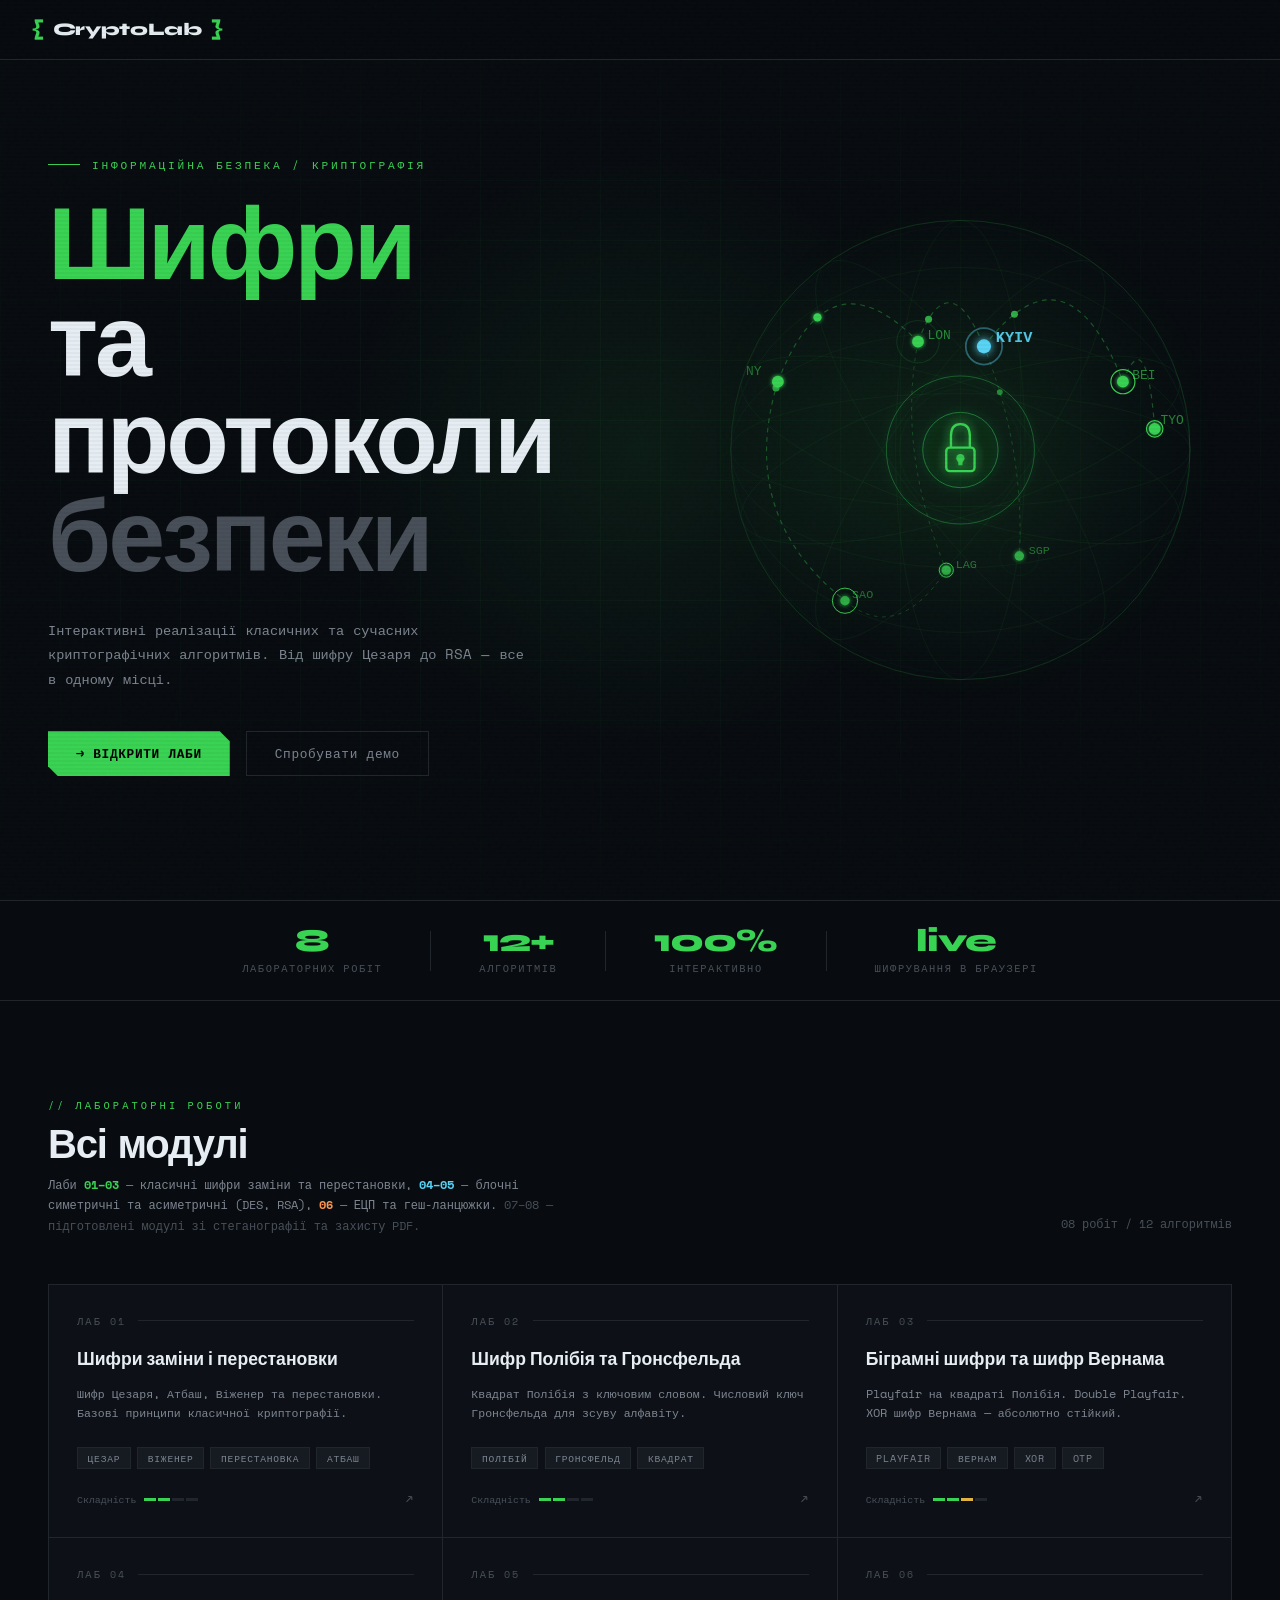
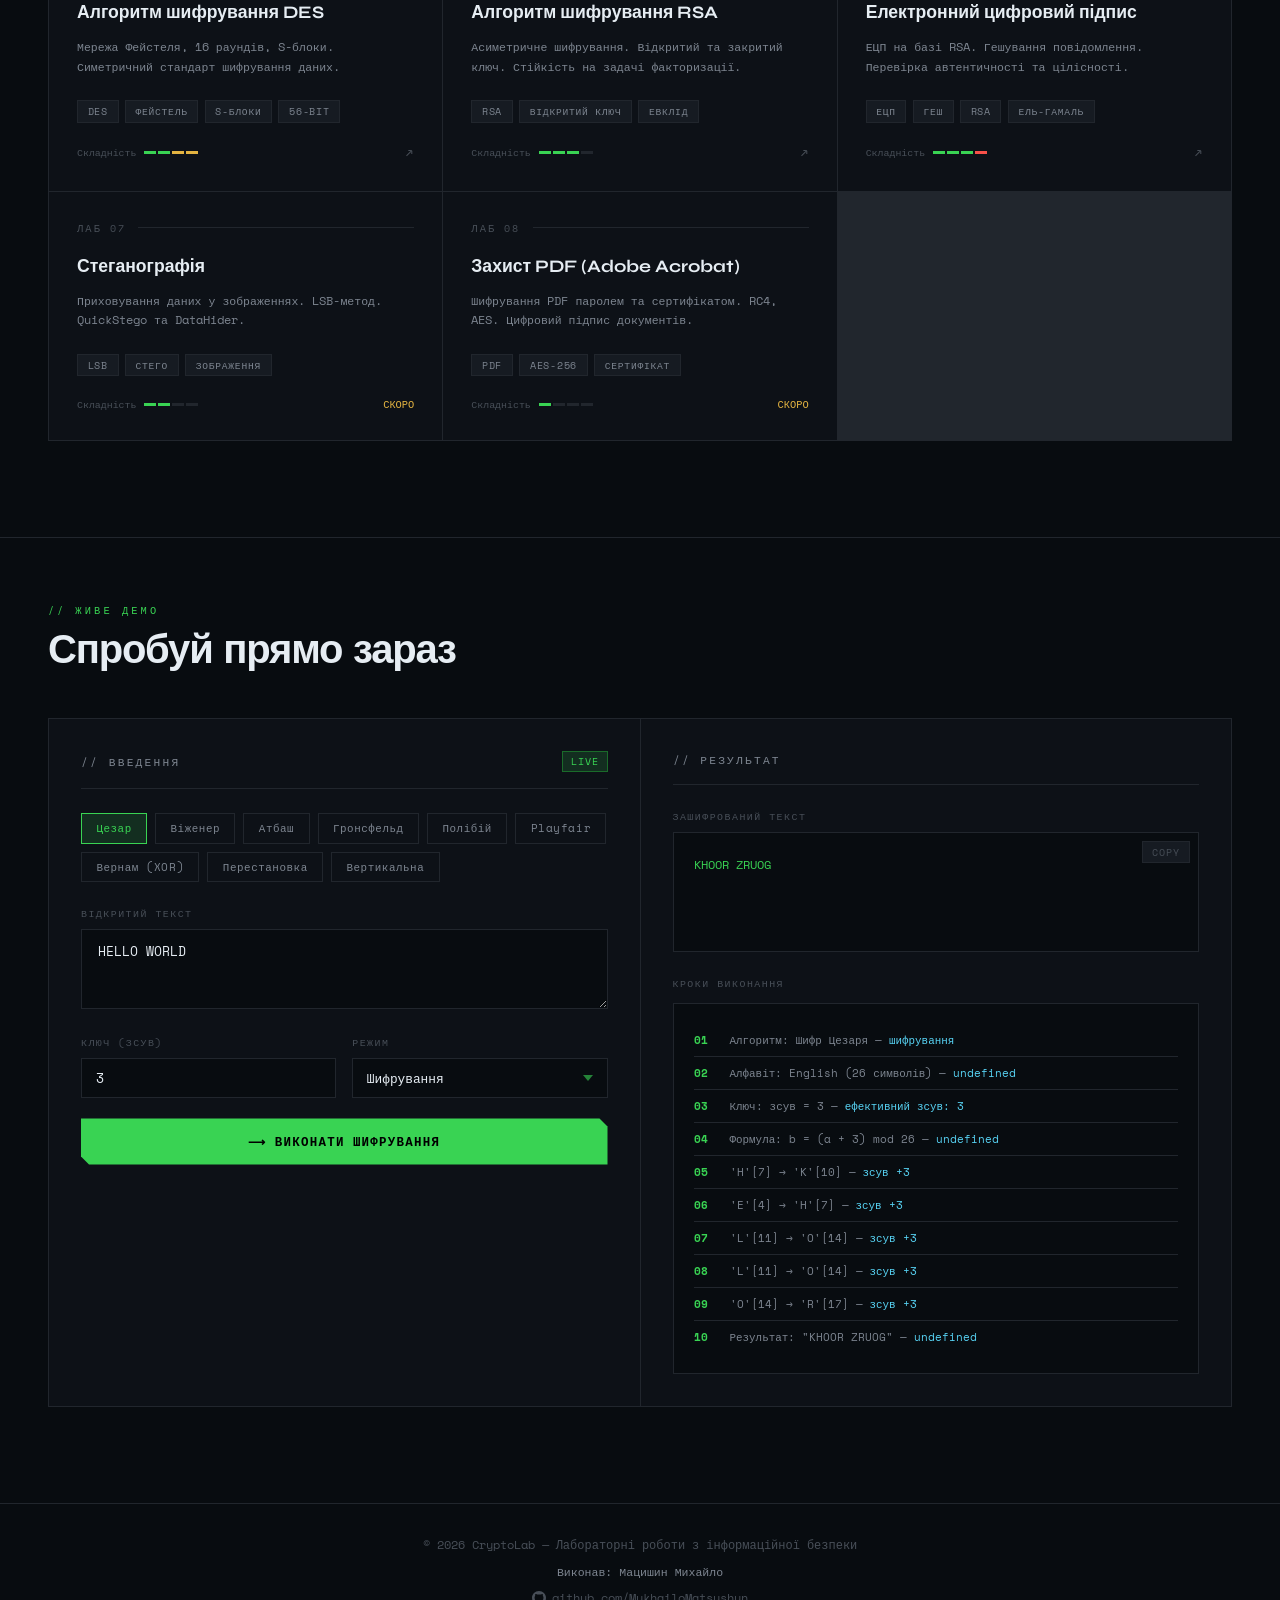
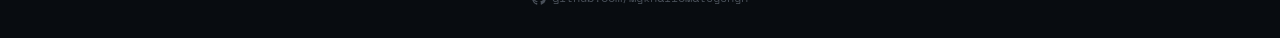
==== commit 0a928b51: "add updates" ====
--- a/index.html
+++ b/index.html
@@ -1022,6 +1022,12 @@
     <div>
       <div class="section-tag">// лабораторні роботи</div>
       <h2 class="section-title">Всі модулі</h2>
+      <p style="font-size:0.75rem;color:var(--text-muted);margin-top:0.6rem;max-width:520px;line-height:1.7">
+        Лаби <strong style="color:var(--green)">01–03</strong> — класичні шифри заміни та перестановки,
+        <strong style="color:var(--cyan)">04–05</strong> — блочні симетричні та асиметричні (DES, RSA),
+        <strong style="color:#ff9550">06</strong> — ЕЦП та геш-ланцюжки.
+        <span style="color:var(--text-dim)">07–08 — підготовлені модулі зі стеганографії та захисту PDF.</span>
+      </p>
     </div>
     <span class="section-count">08 робіт / 12 алгоритмів</span>
   </div>
@@ -1240,6 +1246,11 @@
           <button class="cipher-btn" onclick="selectCipher(this,'vigenere')">Віженер</button>
           <button class="cipher-btn" onclick="selectCipher(this,'atbash')">Атбаш</button>
           <button class="cipher-btn" onclick="selectCipher(this,'gronsfeld')">Гронсфельд</button>
+          <button class="cipher-btn" onclick="selectCipher(this,'polybius')">Полібій</button>
+          <button class="cipher-btn" onclick="selectCipher(this,'playfair')">Playfair</button>
+          <button class="cipher-btn" onclick="selectCipher(this,'vernam')">Вернам (XOR)</button>
+          <button class="cipher-btn" onclick="selectCipher(this,'simple-transp')">Перестановка</button>
+          <button class="cipher-btn" onclick="selectCipher(this,'vertical-transp')">Вертикальна</button>
         </div>
 
         <div class="input-group">
@@ -1301,6 +1312,9 @@
   </a>
 </footer>
 
+<script src="js/ciphers/classical.js"></script>
+<script src="js/ciphers/polybius.js"></script>
+<script src="js/ciphers/playfair.js"></script>
 <script src="js/common.js"></script>
 <script>
 let currentCipher = 'caesar';
@@ -1311,22 +1325,48 @@
   currentCipher = cipher;
   const label = document.getElementById('key-label');
   const keyInput = document.getElementById('key-input');
-  if (cipher === 'caesar') { label.textContent = 'Ключ (зсув 0–25)'; keyInput.value = '3'; keyInput.placeholder = '0–25'; }
-  else if (cipher === 'vigenere') { label.textContent = 'Ключ (слово)'; keyInput.value = 'KEY'; keyInput.placeholder = 'Слово...'; }
-  else if (cipher === 'atbash') { label.textContent = 'Ключ (не потрібен)'; keyInput.value = '—'; }
-  else if (cipher === 'gronsfeld') { label.textContent = 'Ключ (число)'; keyInput.value = '1357'; keyInput.placeholder = '0–9...'; }
+  keyInput.readOnly = false;
+  if (cipher === 'caesar') {
+    label.textContent = 'Ключ (зсув 0–25)';
+    keyInput.value = '3';
+    keyInput.placeholder = '0–25';
+  } else if (cipher === 'vigenere') {
+    label.textContent = 'Ключ (слово)';
+    keyInput.value = 'KEY';
+    keyInput.placeholder = 'Слово...';
+  } else if (cipher === 'atbash') {
+    label.textContent = 'Ключ (не потрібен)';
+    keyInput.value = '—';
+    keyInput.readOnly = true;
+  } else if (cipher === 'gronsfeld') {
+    label.textContent = 'Ключ (числовий, напр. 1357)';
+    keyInput.value = '1357';
+    keyInput.placeholder = '0–9...';
+  } else if (cipher === 'polybius') {
+    label.textContent = 'Ключове слово (для квадрату Полібія)';
+    keyInput.value = 'KEYWORD';
+    keyInput.placeholder = 'Ключове слово...';
+  } else if (cipher === 'playfair') {
+    label.textContent = 'Ключове слово (Playfair)';
+    keyInput.value = 'SECRET';
+    keyInput.placeholder = 'Ключове слово...';
+  } else if (cipher === 'vernam') {
+    label.textContent = 'Ключ (така ж або більша довжина)';
+    keyInput.value = 'SECRETKEY';
+    keyInput.placeholder = 'Ключ...';
+  } else if (cipher === 'simple-transp') {
+    label.textContent = 'Ключ перестановки (напр. 3 1 4 2)';
+    keyInput.value = '3 1 4 2';
+    keyInput.placeholder = '3 1 4 2';
+  } else if (cipher === 'vertical-transp') {
+    label.textContent = 'Ключ слова/чисел (напр. 3 1 4 2 або WORD)';
+    keyInput.value = '3 1 4 2';
+    keyInput.placeholder = '3 1 4 2 або WORD';
+  }
 }
 
-function caesarChar(c, shift, decrypt) {
-  const alpha = 'ABCDEFGHIJKLMNOPQRSTUVWXYZ';
-  const idx = alpha.indexOf(c.toUpperCase());
-  if (idx === -1) return c;
-  const s = decrypt ? (26 - shift % 26) % 26 : shift % 26;
-  return alpha[(idx + s) % 26];
-}
-
 function runCipher() {
-  const text = document.getElementById('plaintext').value.toUpperCase();
+  const text = document.getElementById('plaintext').value;
   const key = document.getElementById('key-input').value;
   const decrypt = document.getElementById('mode-select').value === 'dec';
   let result = '';
@@ -1334,57 +1374,48 @@
 
   if (currentCipher === 'caesar') {
     const shift = parseInt(key) || 3;
-    result = text.split('').map(c => caesarChar(c, shift, decrypt)).join('');
-    steps = [
-      { n: '01', t: `Алгоритм: Шифр Цезаря`, d: decrypt ? 'розшифрування' : 'шифрування' },
-      { n: '02', t: `Ключ (зсув): ${shift}`, d: `кожна буква зсувається на ${shift} позицій` },
-      { n: '03', t: `Формула: b = (a ${decrypt?'-':'+'}  ${shift}) mod 26`, d: `де a — номер букви` },
-      { n: '04', t: `Вхід: "${text}"`, d: `→ Вихід: "${result}"` },
-    ];
+    const r = window.CL.Caesar.run(text, shift, decrypt, 'en');
+    result = r.result;
+    steps = r.steps;
   } else if (currentCipher === 'vigenere') {
-    const k = key.replace(/[^A-Za-z]/g,'').toUpperCase() || 'KEY';
-    const alpha = 'ABCDEFGHIJKLMNOPQRSTUVWXYZ';
-    let ki = 0;
-    result = text.split('').map(c => {
-      if (!/[A-Z]/.test(c)) return c;
-      const shift = alpha.indexOf(k[ki % k.length]);
-      ki++;
-      return caesarChar(c, shift, decrypt);
-    }).join('');
-    steps = [
-      { n: '01', t: `Алгоритм: Шифр Віженера`, d: 'багатоалфавітна заміна' },
-      { n: '02', t: `Ключ: "${k}"`, d: `повторюється циклічно під текстом` },
-      { n: '03', t: `Формула: bi = (ai ${decrypt?'-':'+'} ki) mod 26`, d: 'ki — номер букви ключа' },
-      { n: '04', t: `Вхід: "${text}"`, d: `→ Вихід: "${result}"` },
-    ];
+    const k = key || 'KEY';
+    const r = window.CL.Vigenere.run(text, k, decrypt, 'en');
+    result = r.result;
+    steps = r.steps;
   } else if (currentCipher === 'atbash') {
-    const alpha = 'ABCDEFGHIJKLMNOPQRSTUVWXYZ';
-    result = text.split('').map(c => {
-      const i = alpha.indexOf(c);
-      return i === -1 ? c : alpha[25 - i];
-    }).join('');
-    steps = [
-      { n: '01', t: `Алгоритм: Атбаш`, d: 'дзеркальна заміна алфавіту' },
-      { n: '02', t: `A↔Z, B↔Y, C↔X...`, d: 'ключ не потрібен' },
-      { n: '03', t: `Формула: b = 25 - a`, d: 'де a — порядковий номер букви' },
-      { n: '04', t: `Вхід: "${text}"`, d: `→ Вихід: "${result}"` },
-    ];
+    const r = window.CL.Atbash.run(text, 'en');
+    result = r.result;
+    steps = r.steps;
   } else if (currentCipher === 'gronsfeld') {
-    const digits = key.replace(/[^0-9]/g,'') || '1357';
-    const alpha = 'ABCDEFGHIJKLMNOPQRSTUVWXYZ';
-    let di = 0;
-    result = text.split('').map(c => {
-      if (!/[A-Z]/.test(c)) return c;
-      const shift = parseInt(digits[di % digits.length]);
-      di++;
-      return caesarChar(c, shift, decrypt);
-    }).join('');
-    steps = [
-      { n: '01', t: `Алгоритм: Шифр Гронсфельда`, d: 'числовий варіант Віженера' },
-      { n: '02', t: `Ключ: "${digits}"`, d: `цифри циклічно записуються під буквами` },
-      { n: '03', t: `Формула: bi = (ai ${decrypt?'-':'+'} di) mod 26`, d: 'di — цифра ключа' },
-      { n: '04', t: `Вхід: "${text}"`, d: `→ Вихід: "${result}"` },
-    ];
+    const digits = key || '1357';
+    const r = window.CL.Gronsfeld.run(text, digits, decrypt, 'en');
+    result = r.result;
+    steps = r.steps;
+  } else if (currentCipher === 'polybius') {
+    const kw = key || 'KEYWORD';
+    const r = window.CL.Polybius.run(text, kw, decrypt, 'en');
+    result = r.result;
+    steps = r.steps;
+  } else if (currentCipher === 'playfair') {
+    const kw = key || 'SECRET';
+    const r = window.CL.Playfair.run(text, kw, decrypt);
+    result = r.result;
+    steps = r.steps;
+  } else if (currentCipher === 'vernam') {
+    const k = key || 'SECRETKEY';
+    const r = window.CL.Vernam.run(text, k);
+    result = r.result;
+    steps = r.steps;
+  } else if (currentCipher === 'simple-transp') {
+    const k = key || '3 1 4 2';
+    const r = window.CL.SimpleTransposition.run(text, k, decrypt);
+    result = r.result;
+    steps = r.steps;
+  } else if (currentCipher === 'vertical-transp') {
+    const k = key || '3 1 4 2';
+    const r = window.CL.VerticalTransposition.run(text, k, decrypt);
+    result = r.result;
+    steps = r.steps;
   }
 
   document.getElementById('output').innerHTML = `<span style="color:var(--green)">${result}</span><button class="copy-btn" onclick="copyOutput()">COPY</button>`;
--- a/css/styles.css
+++ b/css/styles.css
@@ -498,6 +498,12 @@
   border: 1px solid var(--border);
 }
 
+@media (min-width: 1024px) {
+  .labs-grid {
+    grid-template-columns: repeat(2, minmax(0, 1fr));
+  }
+}
+
 .lab-card {
   background: var(--surface);
   padding: 1.75rem;
@@ -1690,6 +1696,22 @@
   padding: 1rem 1.1rem 1.1rem;
   overflow-x: auto;
 }
+.cvis-body-centered {
+  display: flex;
+  flex-direction: column;
+  align-items: center;
+  text-align: center;
+}
+.cvis-body-centered #text-hex-display {
+  display: flex;
+  flex-direction: column;
+  align-items: center;
+  text-align: center;
+  width: 100%;
+}
+.cvis-body-centered #text-hex-display > * {
+  text-align: center;
+}
 .cvis-strip {
   display: flex;
   align-items: center;
@@ -2795,6 +2817,7 @@
 .des-pipeline {
   display: flex;
   align-items: center;
+  justify-content: center;
   gap: 0;
   overflow-x: auto;
   padding: 0.75rem 1rem;
@@ -2803,6 +2826,7 @@
   border-radius: 6px;
   margin-bottom: 1rem;
   scrollbar-width: thin;
+  flex-wrap: nowrap;
 }
 .des-pipe-node {
   flex-shrink: 0;
@@ -2878,6 +2902,8 @@
 }
 .des-rounds-table thead th:nth-child(2) { color: #d2b739; }
 .des-rounds-table thead th:nth-child(3) { color: #58d4f5; }
+.des-rounds-table thead th:nth-child(4) { color: #b57ef5; }
+.des-rounds-table thead th:nth-child(5) { color: #39d353; }
 .des-rounds-table tbody tr {
   border-bottom: 1px solid rgba(33, 38, 45, 0.5);
   transition: background 0.15s;
@@ -2946,6 +2972,13 @@
   margin-top: 0.25rem;
   opacity: 0.7;
 }
+.des-key-hint {
+  font-size: 0.55rem;
+  color: var(--text-muted);
+  margin-top: 0.4rem;
+  line-height: 1.5;
+  opacity: 0.85;
+}
 
 /* ── DES Round Navigator ─────────────────────────────────────── */
 .des-rnav-row {
@@ -2953,6 +2986,16 @@
   align-items: center;
   gap: 0.4rem;
   margin-bottom: 0.65rem;
+}
+.des-rnav-row-circles {
+  justify-content: center;
+  padding: 0.4rem 0;
+  gap: 0.3rem;
+}
+.des-rnav-row-circles #des-round-dots {
+  display: flex;
+  justify-content: center;
+  flex-wrap: wrap;
 }
 .des-rnav-btn {
   flex-shrink: 0;
@@ -3012,16 +3055,21 @@
 }
 
 /* ── Feistel Focus Diagram ───────────────────────────────────── */
+@keyframes des-ff-card-in {
+  from { opacity: 0; transform: translateY(6px); }
+  to   { opacity: 1; transform: translateY(0);   }
+}
 .des-ff-card {
   border: 1px solid var(--border);
-  border-radius: 8px;
+  border-radius: 10px;
   overflow: hidden;
+  animation: des-ff-card-in 0.22s ease-out both;
 }
 .des-ff-title {
   display: flex;
   align-items: center;
   justify-content: space-between;
-  padding: 0.55rem 1rem;
+  padding: 0.6rem 1rem;
   background: rgba(88, 212, 245, 0.07);
   border-bottom: 1px solid var(--border);
   font-family: var(--font-mono);
@@ -3029,6 +3077,7 @@
   color: #58d4f5;
   letter-spacing: 0.1em;
   gap: 0.5rem;
+  flex-wrap: wrap;
 }
 .des-ff-key-badge {
   font-size: 0.52rem;
@@ -3038,7 +3087,32 @@
   border-radius: 3px;
   padding: 0.1rem 0.45rem;
   letter-spacing: 0.06em;
-}
+  flex-shrink: 0;
+}
+
+/* ── Round progress dots ─────────────────────────────────────── */
+.des-prog-bar {
+  display: flex;
+  align-items: center;
+  gap: 3px;
+  flex: 1;
+  justify-content: center;
+  flex-wrap: wrap;
+}
+.des-prog-dot {
+  width: 7px;
+  height: 7px;
+  border-radius: 50%;
+  cursor: pointer;
+  transition: transform 0.12s, background 0.12s;
+  flex-shrink: 0;
+}
+.des-prog-dot.done    { background: rgba(88,212,245,.4); }
+.des-prog-dot.current { width: 10px; height: 10px; background: #58d4f5; box-shadow: 0 0 7px rgba(88,212,245,.7); }
+.des-prog-dot.future  { background: rgba(255,255,255,.1); }
+.des-prog-dot:hover   { transform: scale(1.5); }
+
+/* ── Input / Output halves ───────────────────────────────────── */
 .des-ff-row {
   display: grid;
   grid-template-columns: 1fr 1px 1fr;
@@ -3048,13 +3122,13 @@
   width: 1px;
 }
 .des-ff-half {
-  padding: 0.75rem 1rem;
+  padding: 0.85rem 1rem;
   display: flex;
   flex-direction: column;
   gap: 0.3rem;
 }
 .des-ff-hlabel {
-  font-size: 0.55rem;
+  font-size: 0.54rem;
   color: var(--text-muted);
   font-family: var(--font-mono);
   letter-spacing: 0.04em;
@@ -3064,6 +3138,7 @@
   font-family: var(--font-mono);
   font-weight: 700;
   letter-spacing: 0.1em;
+  word-break: break-all;
 }
 .des-ff-hbits {
   font-size: 0.5rem;
@@ -3071,7 +3146,6 @@
   font-family: var(--font-mono);
   opacity: 0.65;
 }
-/* Color coding */
 .des-ff-half.l-in  .des-ff-hval { color: #d2b739; }
 .des-ff-half.r-in  .des-ff-hval { color: #58d4f5; }
 .des-ff-half.l-out .des-ff-hval { color: #58d4f5; }
@@ -3081,7 +3155,7 @@
 .des-ff-half.l-out { border-top: 2px solid rgba(88, 212, 245, 0.3); }
 .des-ff-half.r-out { border-top: 2px solid rgba(57, 211, 83, 0.3); }
 
-/* Cross area */
+/* ── Cross area ──────────────────────────────────────────────── */
 .des-ff-cross-area {
   display: grid;
   grid-template-columns: 1fr 1px 1fr;
@@ -3090,84 +3164,312 @@
   border-bottom: 1px solid var(--border);
 }
 .des-ff-pass-col {
+  padding: 1rem 1rem;
+  display: flex;
+  flex-direction: column;
+  align-items: center;
+  justify-content: center;
+  gap: 0.5rem;
+}
+.des-ff-pass-arrow {
+  font-size: 1.6rem;
+  color: #58d4f5;
+  opacity: 0.45;
+  line-height: 1;
+}
+.des-ff-pass-badge {
+  font-size: 0.47rem;
+  letter-spacing: 0.1em;
+  text-transform: uppercase;
+  color: var(--text-muted);
+  background: rgba(255,255,255,.04);
+  border: 1px solid var(--border);
+  border-radius: 3px;
+  padding: 0.12rem 0.5rem;
+}
+.des-ff-pass-desc {
+  font-size: 0.56rem;
+  font-family: var(--font-mono);
+  color: var(--text-muted);
+  text-align: center;
+  line-height: 1.6;
+}
+.des-ff-pass-desc strong { color: #58d4f5; }
+
+/* ── f-function column ───────────────────────────────────────── */
+.des-ff-f-col {
   padding: 0.85rem 1rem;
   display: flex;
   flex-direction: column;
+  gap: 0.5rem;
+}
+.des-ff-f-box {
+  border: 1px solid rgba(181, 126, 245, 0.38);
+  background: rgba(181, 126, 245, 0.06);
+  border-radius: 7px;
+  padding: 0.55rem 0.75rem;
+  width: 100%;
+  box-sizing: border-box;
+}
+.des-ff-f-title {
+  font-size: 0.6rem;
+  color: #b57ef5;
+  font-family: var(--font-mono);
+  letter-spacing: 0.06em;
+  margin-bottom: 0.45rem;
+  font-weight: 700;
+}
+
+/* f-function pipeline stages */
+@keyframes des-stage-in {
+  from { opacity: 0; transform: translateX(8px); }
+  to   { opacity: 1; transform: translateX(0);   }
+}
+.des-f-pipeline {
+  display: flex;
+  flex-direction: column;
+  gap: 0;
+}
+.des-f-stage {
+  display: flex;
+  align-items: center;
+  gap: 0.55rem;
+  padding: 0.42rem 0.6rem;
+  border-radius: 5px;
+  border: 1px solid;
+  font-family: var(--font-mono);
+  opacity: 0;
+  animation: des-stage-in 0.25s ease-out forwards;
+  box-sizing: border-box;
+}
+.des-f-stage.e-exp  { border-color: rgba(88,212,245,.35);  background: rgba(88,212,245,.07);  }
+.des-f-stage.xor-k  { border-color: rgba(210,183,57,.35);  background: rgba(210,183,57,.07);  }
+.des-f-stage.sbox   { border-color: rgba(255,149,80,.35);  background: rgba(255,149,80,.07);  }
+.des-f-stage.p-perm { border-color: rgba(57,211,83,.35);   background: rgba(57,211,83,.07);   }
+.des-f-stage-arr { text-align: center; font-size: 0.75rem; color: var(--text-dim); opacity: 0.35; padding: 0.1rem 0; }
+.des-f-stage-icon {
+  font-size: 0.85rem;
+  font-weight: 800;
+  font-family: var(--font-mono);
+  min-width: 1.3rem;
+  text-align: center;
+  flex-shrink: 0;
+}
+.des-f-stage-info { display: flex; flex-direction: column; gap: 0.04rem; min-width: 0; }
+.des-f-stage-name { font-size: 0.58rem; font-weight: 700; white-space: nowrap; }
+.des-f-stage-bits { font-size: 0.48rem; opacity: 0.7; }
+.des-f-stage-desc { font-size: 0.45rem; color: var(--text-muted); }
+.des-f-stage.e-exp  .des-f-stage-icon,
+.des-f-stage.e-exp  .des-f-stage-name { color: #58d4f5; }
+.des-f-stage.xor-k  .des-f-stage-icon,
+.des-f-stage.xor-k  .des-f-stage-name { color: #d2b739; }
+.des-f-stage.sbox   .des-f-stage-icon,
+.des-f-stage.sbox   .des-f-stage-name { color: #ff9550; }
+.des-f-stage.p-perm .des-f-stage-icon,
+.des-f-stage.p-perm .des-f-stage-name { color: #39d353; }
+
+/* ── XOR result area ─────────────────────────────────────────── */
+@keyframes des-xor-pop {
+  0%   { transform: scale(0.85); opacity: 0; }
+  60%  { transform: scale(1.06); }
+  100% { transform: scale(1);    opacity: 1; }
+}
+.des-ff-xor-area {
+  display: flex;
   align-items: center;
   justify-content: center;
   gap: 0.4rem;
-}
-.des-ff-pass-arrow {
-  font-size: 1.4rem;
-  color: #58d4f5;
-  opacity: 0.5;
-  line-height: 1;
-}
-.des-ff-pass-desc {
-  font-size: 0.55rem;
-  font-family: var(--font-mono);
-  color: var(--text-muted);
+  padding: 0.45rem 0.6rem;
+  border: 1px solid rgba(210,183,57,.3);
+  border-radius: 6px;
+  background: rgba(210,183,57,.06);
+  font-family: var(--font-mono);
+  animation: des-xor-pop 0.3s ease-out 0.32s both;
+}
+.des-ff-xor-lhs { font-size: 0.6rem; color: #d2b739; }
+.des-ff-xor-sym { font-size: 1.4rem; color: #d2b739; line-height: 1; }
+.des-ff-xor-rhs { font-size: 0.6rem; color: #b57ef5; }
+.des-ff-xor-eq  { font-size: 0.85rem; color: var(--text-muted); }
+.des-ff-xor-res { font-size: 0.65rem; font-weight: 700; color: #39d353; }
+
+/* legacy kept for compat */
+.des-ff-f-stages { display: flex; gap: 0.2rem; align-items: center; flex-wrap: wrap; justify-content: center; }
+.des-ff-op { font-size: 0.45rem; color: var(--text-muted); }
+.des-ff-xor-label { font-size: 0.52rem; color: var(--text-muted); font-family: var(--font-mono); text-align: center; line-height: 1.5; }
+
+/* ══════════════════════════════════════════════════════════════
+   DES Detailed Round View  (повний покроковий розпис)
+   ══════════════════════════════════════════════════════════════ */
+
+/* card */
+.des-detail-card {
+  border: 1px solid var(--border);
+  border-radius: 10px;
+  overflow: hidden;
+  font-family: var(--font-mono);
+  animation: des-ff-card-in 0.22s ease-out both;
+}
+
+/* section separator */
+.des-det-section {
+  border-bottom: 1px solid var(--border);
+  padding: 0.75rem 1rem;
+}
+.des-det-section:last-child { border-bottom: none; }
+.des-det-section-head {
+  font-size: 0.5rem;
+  letter-spacing: 0.14em;
+  text-transform: uppercase;
+  color: var(--text-muted);
+  margin-bottom: 0.5rem;
+  display: flex;
+  align-items: center;
+  gap: 0.5rem;
+}
+.des-det-section-head .des-sec-badge {
+  padding: 0.08rem 0.45rem;
+  border-radius: 3px;
+  font-size: 0.47rem;
+  border: 1px solid;
+}
+
+/* IO row — L and R side by side */
+.des-io-row {
+  display: grid;
+  grid-template-columns: 1fr 1px 1fr;
+  gap: 0;
+}
+.des-io-half {
+  padding: 0.6rem 0.8rem;
+  display: flex;
+  flex-direction: column;
+  gap: 0.2rem;
+}
+.des-io-label { font-size: 0.52rem; color: var(--text-muted); }
+.des-io-val   { font-size: 0.92rem; font-weight: 700; letter-spacing: 0.08em; word-break: break-all; }
+.des-io-size  { font-size: 0.45rem; color: var(--text-muted); opacity: 0.65; }
+.des-io-half.io-l .des-io-val { color: #d2b739; }
+.des-io-half.io-r .des-io-val { color: #58d4f5; }
+.des-io-half.io-l-out .des-io-val { color: #58d4f5; }
+.des-io-half.io-r-out .des-io-val { color: #39d353; }
+.des-io-divider { background: var(--border); width: 1px; }
+
+/* step rows */
+.des-step-row {
+  display: flex;
+  align-items: flex-start;
+  gap: 0.5rem;
+  padding: 0.22rem 0;
+  font-size: 0.61rem;
+}
+.des-step-lbl {
+  color: var(--text-muted);
+  font-size: 0.52rem;
+  min-width: 110px;
+  flex-shrink: 0;
+  padding-top: 0.1rem;
+}
+.des-step-val {
+  font-weight: 700;
+  letter-spacing: 0.05em;
+  word-break: break-all;
+  flex: 1;
+}
+.des-step-sz {
+  font-size: 0.46rem;
+  color: var(--text-muted);
+  opacity: 0.6;
+  flex-shrink: 0;
+  white-space: nowrap;
+  padding-top: 0.1rem;
+}
+.des-step-arr {
   text-align: center;
-  line-height: 1.55;
-}
-.des-ff-pass-desc strong {
-  color: #58d4f5;
-}
-.des-ff-f-col {
-  padding: 0.85rem 1rem;
-  display: flex;
-  flex-direction: column;
-  align-items: center;
-  gap: 0.5rem;
-}
-.des-ff-f-box {
-  border: 1px solid rgba(181, 126, 245, 0.45);
-  background: rgba(181, 126, 245, 0.08);
+  color: var(--text-dim);
+  opacity: 0.3;
+  font-size: 0.9rem;
+  padding: 0.05rem 0;
+}
+
+/* colour classes */
+.dv-yellow { color: #d2b739; }
+.dv-cyan   { color: #58d4f5; }
+.dv-green  { color: #39d353; }
+.dv-purple { color: #b57ef5; }
+.dv-orange { color: #ff9550; }
+.dv-dim    { color: var(--text-dim); }
+
+/* XOR display row */
+.des-xor-block {
+  display: flex;
+  align-items: center;
+  flex-wrap: wrap;
+  gap: 0.35rem;
+  padding: 0.5rem 0.75rem;
+  background: rgba(210,183,57,.06);
+  border: 1px solid rgba(210,183,57,.28);
   border-radius: 6px;
-  padding: 0.5rem 0.75rem;
-  text-align: center;
-  width: 100%;
-}
-.des-ff-f-title {
-  font-size: 0.62rem;
-  color: #b57ef5;
-  font-family: var(--font-mono);
-  letter-spacing: 0.06em;
-  margin-bottom: 0.35rem;
-}
-.des-ff-f-stages {
-  display: flex;
-  gap: 0.2rem;
-  align-items: center;
-  flex-wrap: wrap;
-  justify-content: center;
-}
-.des-ff-f-stage {
-  font-size: 0.52rem;
-  color: var(--text-dim);
-  font-family: var(--font-mono);
-  padding: 0.1rem 0.35rem;
-  background: rgba(255, 255, 255, 0.06);
-  border-radius: 3px;
-  border: 1px solid rgba(255, 255, 255, 0.08);
-}
-.des-ff-op {
-  font-size: 0.45rem;
-  color: var(--text-muted);
-}
-.des-ff-xor-sym {
-  font-size: 1.6rem;
-  color: #d2b739;
-  line-height: 1;
-  font-family: var(--font-mono);
-}
-.des-ff-xor-label {
-  font-size: 0.52rem;
-  color: var(--text-muted);
-  font-family: var(--font-mono);
-  text-align: center;
-  line-height: 1.5;
-}
+  margin: 0.35rem 0;
+  font-family: var(--font-mono);
+}
+.des-xor-block .xb-val { font-size: 0.62rem; word-break: break-all; }
+.des-xor-block .xb-op  { font-size: 1.25rem; color: #d2b739; line-height: 1; flex-shrink: 0; }
+.des-xor-block .xb-eq  { font-size: 0.8rem; color: var(--text-muted); flex-shrink: 0; }
+.des-xor-block .xb-res { color: #39d353; font-weight: 700; }
+
+/* S-box grid */
+.des-sbox-grid {
+  display: grid;
+  grid-template-columns: repeat(4, 1fr);
+  gap: 0.4rem;
+  margin-top: 0.4rem;
+}
+@keyframes des-sbox-in {
+  from { opacity: 0; transform: scale(0.92); }
+  to   { opacity: 1; transform: scale(1); }
+}
+.des-sbox-card {
+  border: 1px solid rgba(255,149,80,.32);
+  background: rgba(255,149,80,.05);
+  border-radius: 6px;
+  padding: 0.38rem 0.45rem;
+  font-family: var(--font-mono);
+  font-size: 0.5rem;
+  opacity: 0;
+  animation: des-sbox-in 0.2s ease-out forwards;
+}
+.des-sbox-card:nth-child(1) { animation-delay: 0.05s; }
+.des-sbox-card:nth-child(2) { animation-delay: 0.10s; }
+.des-sbox-card:nth-child(3) { animation-delay: 0.15s; }
+.des-sbox-card:nth-child(4) { animation-delay: 0.20s; }
+.des-sbox-card:nth-child(5) { animation-delay: 0.25s; }
+.des-sbox-card:nth-child(6) { animation-delay: 0.30s; }
+.des-sbox-card:nth-child(7) { animation-delay: 0.35s; }
+.des-sbox-card:nth-child(8) { animation-delay: 0.40s; }
+
+.des-sbox-title { font-size: 0.6rem; font-weight: 700; color: #ff9550; margin-bottom: 0.25rem; }
+.des-sbox-bits  { color: var(--text-dim); letter-spacing: 0.04em; font-size: 0.52rem; }
+.des-sbox-bits .sb-outer { color: #b57ef5; font-weight: 700; }
+.des-sbox-bits .sb-inner { color: #58d4f5; }
+.des-sbox-calc  { margin-top: 0.18rem; color: var(--text-muted); font-size: 0.48rem; line-height: 1.5; }
+.des-sbox-result{ margin-top: 0.1rem; color: #ff9550; font-weight: 700; font-size: 0.56rem; }
+
+/* S-box output sum line */
+.des-sout-line {
+  display: flex;
+  align-items: center;
+  gap: 0.35rem;
+  margin-top: 0.5rem;
+  padding: 0.3rem 0.5rem;
+  background: rgba(255,149,80,.06);
+  border: 1px solid rgba(255,149,80,.25);
+  border-radius: 5px;
+  font-size: 0.58rem;
+  font-family: var(--font-mono);
+}
+.des-sout-label { color: var(--text-muted); font-size: 0.5rem; }
+.des-sout-val   { color: #ff9550; font-weight: 700; flex: 1; word-break: break-all; }
+.des-sout-sz    { color: var(--text-muted); font-size: 0.46rem; }
 
 /* ════════════════════════════════════════════════════════════════
    RSA Visualizer
@@ -3807,3 +4109,288 @@
 .hc-box.hc-init  { color: #d2b739; border-color: rgba(210,183,57,.4);  background: rgba(210,183,57,.07); }
 .hc-box.hc-step  { color: #58d4f5; border-color: rgba(88,212,245,.4);  background: rgba(88,212,245,.07); }
 .hc-box.hc-final { color: #b57ef5; border-color: rgba(181,126,245,.5); background: rgba(181,126,245,.1); font-weight: 800; }
+
+/* ═══════════════════════════════════════════════════════════════
+   DES Bit-Level Visualizer — побітовий перегляд раундів
+   ═══════════════════════════════════════════════════════════════ */
+
+/* ── Bit row ─────────────────────────────────────────────────── */
+.dbv-bits {
+  display: inline-flex;
+  align-items: center;
+  gap: 1.5px;
+  font-family: var(--font-mono);
+  font-size: 0.58rem;
+  flex-wrap: nowrap;
+  letter-spacing: 0;
+}
+.dbv-bit {
+  width: 11px;
+  height: 17px;
+  display: inline-flex;
+  align-items: center;
+  justify-content: center;
+  border-radius: 2px;
+  font-size: 0.56rem;
+  font-weight: 700;
+  flex-shrink: 0;
+  transition: background 0.15s;
+}
+.dbv-bit.b0 { color: rgba(255,255,255,.22); background: rgba(255,255,255,.03); }
+.dbv-bit.b1 { color: #c9d1d9;              background: rgba(255,255,255,.07); }
+.dbv-sep    { width: 5px; height: 17px; flex-shrink: 0; }
+
+/* colour overrides — parents carry color class */
+.dv-yellow .dbv-bit.b1 { color: #ffe168; background: rgba(210,183,57,.15); }
+.dv-cyan   .dbv-bit.b1 { color: #7ee4f8; background: rgba(88,212,245,.13); }
+.dv-green  .dbv-bit.b1 { color: #6de88a; background: rgba(57,211,83,.13);  }
+.dv-purple .dbv-bit.b1 { color: #c8a0f8; background: rgba(181,126,245,.14);}
+.dv-orange .dbv-bit.b1 { color: #ffb070; background: rgba(255,149,80,.14); }
+.dv-red    .dbv-bit.b1 { color: #ff8080; background: rgba(248,81,73,.13);  }
+
+/* ── DES round section card ──────────────────────────────────── */
+.dbv-card {
+  background: var(--surface-2);
+  border: 1px solid var(--border);
+  border-radius: 10px;
+  overflow: hidden;
+  margin-top: 0.7rem;
+  animation: dbv-card-in 0.3s ease both;
+}
+@keyframes dbv-card-in {
+  from { opacity: 0; transform: translateY(8px); }
+  to   { opacity: 1; transform: none; }
+}
+.dbv-card-head {
+  padding: 0.4rem 0.9rem;
+  font-size: 0.62rem;
+  font-weight: 700;
+  letter-spacing: 0.07em;
+  text-transform: uppercase;
+  display: flex;
+  align-items: center;
+  gap: 0.5rem;
+  border-bottom: 1px solid var(--border);
+}
+.dbv-card-body { padding: 0.7rem 0.9rem; }
+
+/* ── Step row inside a card ──────────────────────────────────── */
+.dbv-row {
+  display: flex;
+  align-items: flex-start;
+  gap: 0.6rem;
+  padding: 0.28rem 0;
+  font-size: 0.6rem;
+}
+.dbv-row + .dbv-row { border-top: 1px solid rgba(255,255,255,.04); }
+.dbv-lbl {
+  flex: 0 0 auto;
+  width: 7.5rem;
+  color: var(--text-muted);
+  font-size: 0.58rem;
+  padding-top: 0.1rem;
+  line-height: 1.35;
+}
+.dbv-val { flex: 1; }
+.dbv-hex {
+  font-family: var(--font-mono);
+  font-size: 0.62rem;
+  color: var(--text-dim);
+  margin-top: 0.12rem;
+  letter-spacing: 0.04em;
+}
+
+/* ── XOR block ───────────────────────────────────────────────── */
+.dbv-xor-wrap {
+  display: flex;
+  flex-direction: column;
+  gap: 0.18rem;
+  padding: 0.4rem 0.6rem;
+  border-radius: 6px;
+  background: rgba(255,255,255,.025);
+  border: 1px solid rgba(255,255,255,.06);
+}
+.dbv-xor-line { display: flex; align-items: center; gap: 0.4rem; }
+.dbv-xor-op   { font-size: 0.8rem; width: 1rem; text-align: center; font-weight: 700; flex-shrink: 0; color: var(--text-dim); }
+.dbv-xor-hr   { height: 1px; background: rgba(255,255,255,.08); margin: 0.15rem 0; }
+
+/* ── Permutation table (E / P / IP / PC1 / PC2) ─────────────── */
+.dbv-perm-wrap {
+  overflow-x: auto;
+  margin: 0.25rem 0 0.5rem;
+}
+.dbv-perm-table {
+  border-collapse: collapse;
+  font-family: var(--font-mono);
+  font-size: 0.48rem;
+  white-space: nowrap;
+}
+.dbv-perm-table td {
+  width: 22px;
+  height: 20px;
+  text-align: center;
+  vertical-align: middle;
+  border: 1px solid rgba(255,255,255,.06);
+  border-radius: 2px;
+  color: var(--text-dim);
+  background: rgba(255,255,255,.02);
+}
+.dbv-perm-table td.pt-hi {
+  color: #7ee4f8;
+  background: rgba(88,212,245,.12);
+  font-weight: 700;
+  border-color: rgba(88,212,245,.35);
+}
+
+/* ── S-box lookup table ──────────────────────────────────────── */
+.dbv-sbox-section {
+  display: grid;
+  grid-template-columns: repeat(auto-fill, minmax(330px, 1fr));
+  gap: 0.7rem;
+  margin-top: 0.4rem;
+}
+.dbv-sbox-item {
+  background: rgba(255,255,255,.02);
+  border: 1px solid rgba(255,255,255,.07);
+  border-radius: 8px;
+  padding: 0.55rem 0.65rem;
+  animation: dbv-sbox-in 0.25s ease both;
+}
+@keyframes dbv-sbox-in {
+  from { opacity:0; transform:scale(.97); }
+  to   { opacity:1; transform:none; }
+}
+.dbv-sbox-title {
+  font-size: 0.62rem;
+  font-weight: 700;
+  margin-bottom: 0.35rem;
+  color: #ff9550;
+  letter-spacing: 0.05em;
+}
+.dbv-sbox-input {
+  display: flex;
+  align-items: center;
+  gap: 0.35rem;
+  font-size: 0.56rem;
+  margin-bottom: 0.35rem;
+  flex-wrap: wrap;
+}
+.dsb-tag {
+  padding: 0.07rem 0.35rem;
+  border-radius: 3px;
+  font-family: var(--font-mono);
+  font-size: 0.54rem;
+  font-weight: 700;
+}
+.dsb-tag.row-tag { background: rgba(248,81,73,.15);   color: #ff8080; border: 1px solid rgba(248,81,73,.3); }
+.dsb-tag.col-tag { background: rgba(181,126,245,.15); color: #c8a0f8; border: 1px solid rgba(181,126,245,.3); }
+.dsb-tag.out-tag { background: rgba(57,211,83,.15);   color: #6de88a; border: 1px solid rgba(57,211,83,.3); }
+.dbv-sbox-table-wrap { overflow-x: auto; }
+.dbv-sbox-table {
+  border-collapse: collapse;
+  font-family: var(--font-mono);
+  font-size: 0.44rem;
+  white-space: nowrap;
+  width: 100%;
+}
+.dbv-sbox-table th {
+  width: 17px;
+  height: 17px;
+  text-align: center;
+  color: var(--text-muted);
+  background: rgba(255,255,255,.02);
+  border: 1px solid rgba(255,255,255,.05);
+  font-weight: 400;
+  font-size: 0.42rem;
+  padding: 0;
+}
+.dbv-sbox-table td {
+  width: 17px;
+  height: 17px;
+  text-align: center;
+  color: var(--text-dim);
+  border: 1px solid rgba(255,255,255,.04);
+  padding: 0;
+  font-size: 0.44rem;
+}
+.dbv-sbox-table tr.srow-hi td  { background: rgba(248,81,73,.06);   }
+.dbv-sbox-table th.scol-hi      { background: rgba(181,126,245,.1); color: #c8a0f8; }
+.dbv-sbox-table td.scell-result {
+  background: rgba(255,149,80,.3) !important;
+  color: #ffb070 !important;
+  font-weight: 700 !important;
+  border: 1px solid rgba(255,149,80,.6) !important;
+}
+.dbv-sbox-table .srow-lbl {
+  color: var(--text-muted);
+  background: rgba(255,255,255,.02) !important;
+  border-right: 1px solid rgba(255,255,255,.07) !important;
+  font-size: 0.4rem;
+  padding: 0 2px;
+}
+.srow-hi .srow-lbl { color: #ff8080 !important; font-weight:700; }
+
+/* ── S-box groups split bar ──────────────────────────────────── */
+.dbv-sgroups-bar {
+  display: flex;
+  align-items: center;
+  gap: 2px;
+  flex-wrap: nowrap;
+  overflow-x: auto;
+  padding: 0.3rem 0;
+  scrollbar-width: thin;
+}
+.dbv-sg-chunk {
+  flex-shrink: 0;
+  display: inline-flex;
+  align-items: center;
+  gap: 1px;
+  padding: 0.18rem 0.3rem;
+  border-radius: 4px;
+  border: 1px solid rgba(255,149,80,.3);
+  background: rgba(255,149,80,.06);
+}
+.dbv-sg-chunk .dbv-bit.b0 { color: rgba(255,149,80,.3); background: transparent; }
+.dbv-sg-chunk .dbv-bit.b1 { color: #ffb070; background: rgba(255,149,80,.12); }
+.dbv-sg-chunk.b0-hi .dbv-bit:first-child,
+.dbv-sg-chunk.b5-hi .dbv-bit:last-child {
+  background: rgba(248,81,73,.25) !important;
+  color: #ff8080 !important;
+  border-radius: 3px;
+}
+.dbv-sg-label {
+  font-size: 0.42rem;
+  color: #ff9550;
+  opacity: 0.75;
+  margin-bottom: 0.1rem;
+  font-family: var(--font-mono);
+  text-align: center;
+}
+.dbv-sg-sep { width: 5px; height: 17px; flex-shrink: 0; color: var(--text-muted); font-size: 0.5rem; display:flex; align-items:center; justify-content:center; }
+
+/* ── Round progress dots ─────────────────────────────────────── */
+.dbv-prog {
+  display: flex;
+  align-items: center;
+  gap: 3px;
+  padding: 0.5rem 0.9rem 0;
+  flex-wrap: wrap;
+}
+.dbv-pdot {
+  width: 18px;
+  height: 18px;
+  border-radius: 50%;
+  display: flex;
+  align-items: center;
+  justify-content: center;
+  font-size: 0.46rem;
+  font-weight: 700;
+  cursor: pointer;
+  transition: all 0.15s;
+  border: 1.5px solid transparent;
+}
+.dbv-pdot.done    { background: rgba(88,212,245,.12); border-color: rgba(88,212,245,.35); color: #58d4f5; }
+.dbv-pdot.done:hover { background: rgba(88,212,245,.2); }
+.dbv-pdot.active  { background: rgba(255,149,80,.25); border-color: #ff9550; color: #ff9550; box-shadow: 0 0 8px rgba(255,149,80,.45); }
+.dbv-pdot.future  { background: rgba(255,255,255,.04); border-color: rgba(255,255,255,.1); color: var(--text-muted); }
+.dbv-pdot.future:hover { background: rgba(255,255,255,.07); border-color: rgba(255,255,255,.2); }
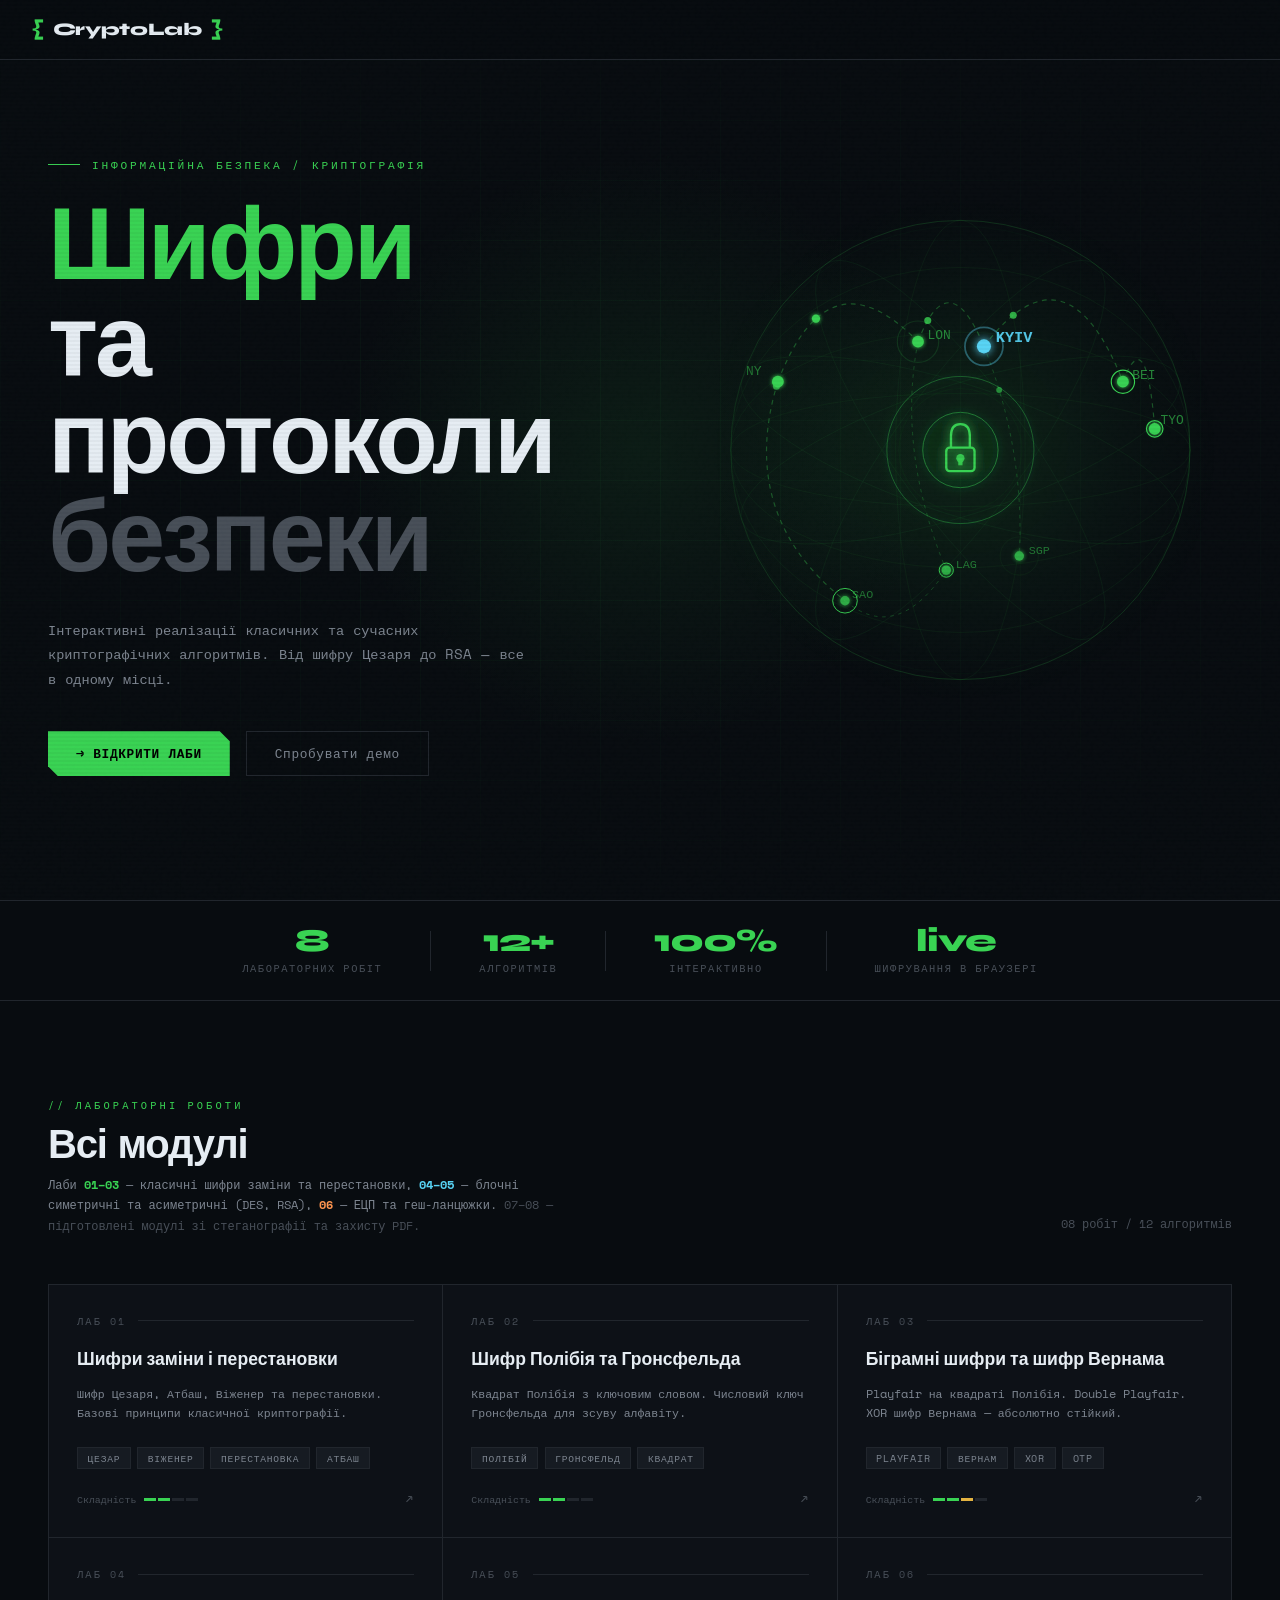
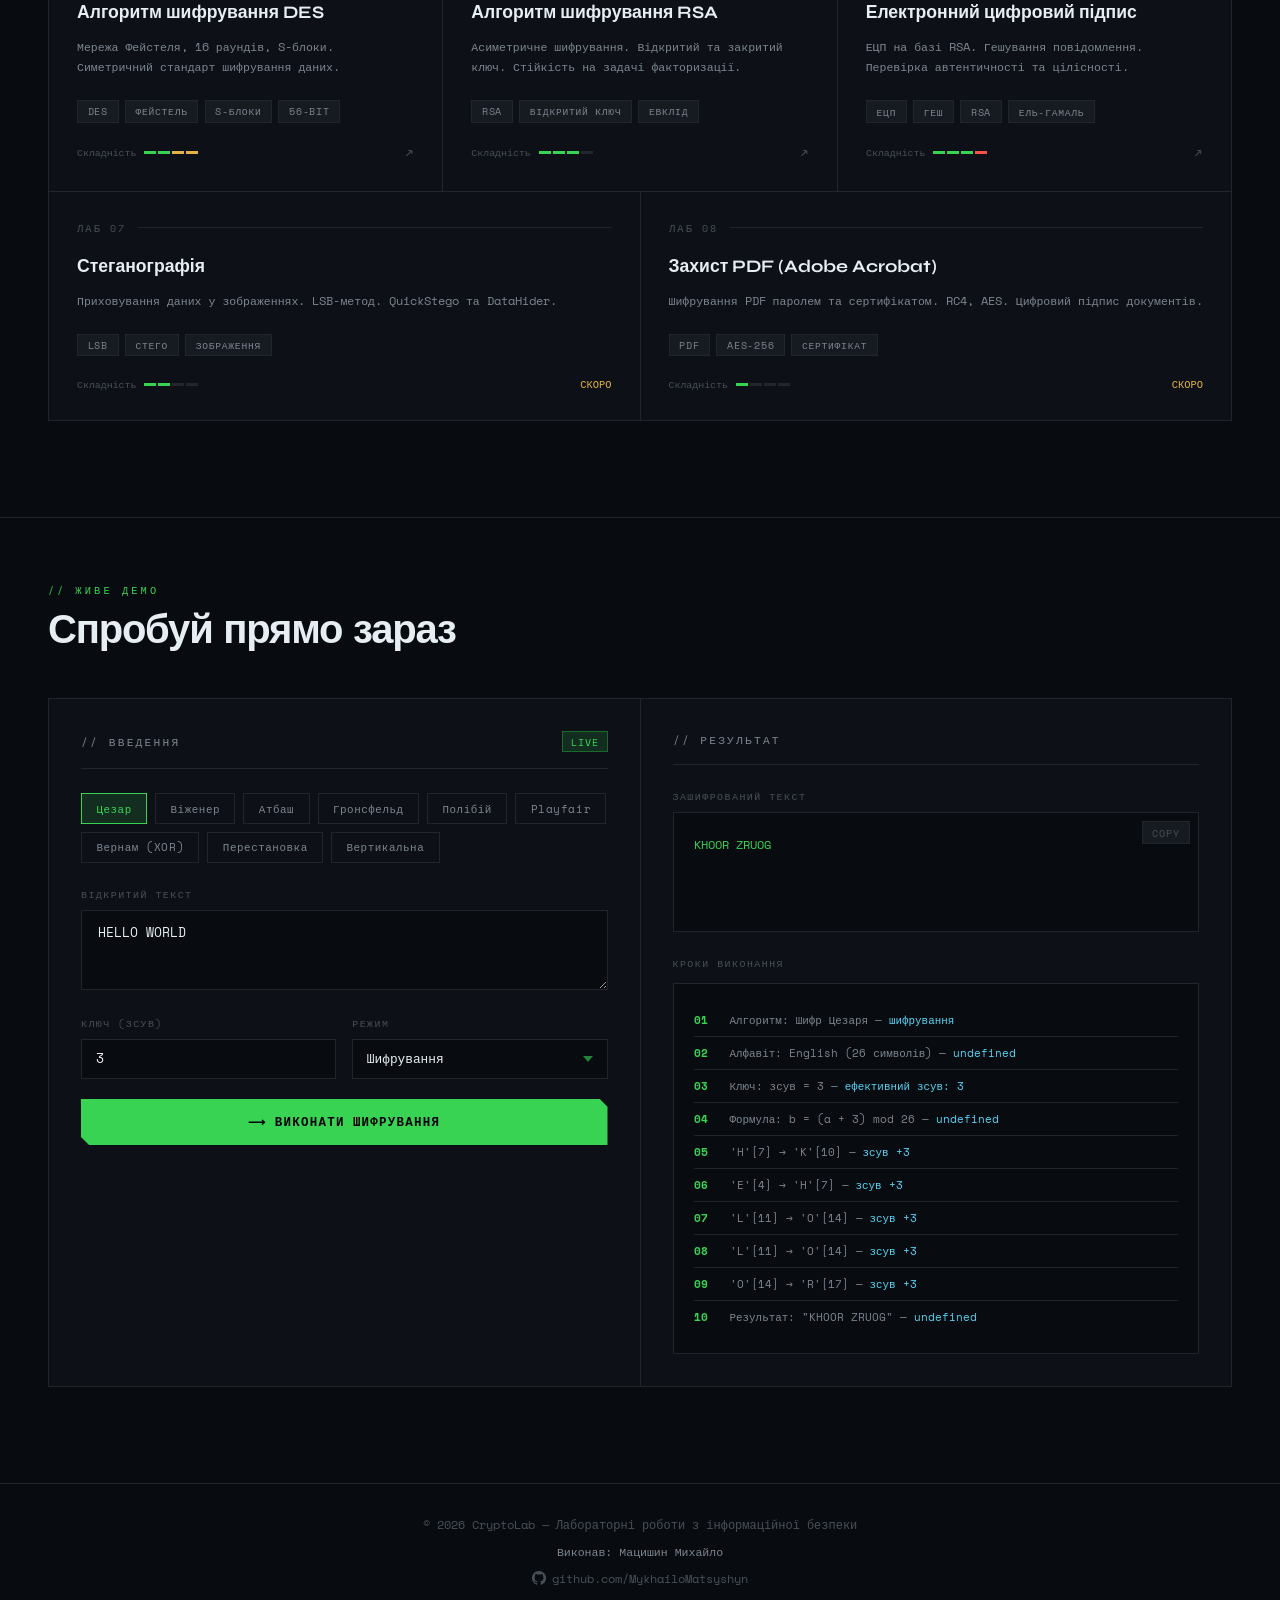
==== commit d2302168: "main page table updt" ====
--- a/index.html
+++ b/index.html
@@ -335,14 +335,7 @@
     padding-bottom: 0.25rem;
   }
 
-  /* LABS GRID */
-  .labs-grid {
-    display: grid;
-    grid-template-columns: repeat(auto-fill, minmax(340px, 1fr));
-    gap: 1px;
-    background: var(--border);
-    border: 1px solid var(--border);
-  }
+  /* LABS GRID — базові стилі в styles.css, layout ізольовано в .labs-grid-root */
 
   .lab-card {
     background: var(--surface);
@@ -1032,6 +1025,7 @@
     <span class="section-count">08 робіт / 12 алгоритмів</span>
   </div>
 
+  <div class="labs-grid-root">
   <div class="labs-grid">
 
     <a href="labs/lab01.html" class="lab-card">
@@ -1222,6 +1216,7 @@
       </div>
     </a>
 
+  </div>
   </div>
 </section>
 
--- a/css/styles.css
+++ b/css/styles.css
@@ -489,8 +489,8 @@
   padding-bottom: 0.25rem;
 }
 
-/* ── Lab cards grid ─────────────────────────────────────────── */
-.labs-grid {
+/* ── Lab cards grid (ізольовано в .labs-grid-root) ────────────── */
+.labs-grid-root .labs-grid {
   display: grid;
   grid-template-columns: repeat(auto-fill, minmax(340px, 1fr));
   gap: 1px;
@@ -499,8 +499,24 @@
 }
 
 @media (min-width: 1024px) {
-  .labs-grid {
-    grid-template-columns: repeat(2, minmax(0, 1fr));
+  .labs-grid-root .labs-grid {
+    grid-template-columns: repeat(6, minmax(0, 1fr));
+  }
+  /* Labs 1–6: each spans 2 columns (3 per row) */
+  .labs-grid-root .labs-grid .lab-card:nth-child(1),
+  .labs-grid-root .labs-grid .lab-card:nth-child(2),
+  .labs-grid-root .labs-grid .lab-card:nth-child(3),
+  .labs-grid-root .labs-grid .lab-card:nth-child(4),
+  .labs-grid-root .labs-grid .lab-card:nth-child(5),
+  .labs-grid-root .labs-grid .lab-card:nth-child(6) {
+    grid-column: span 2;
+  }
+  /* Labs 7–8: each spans 3 columns (2 per row, 50/50) */
+  .labs-grid-root .labs-grid .lab-card:nth-child(7) {
+    grid-column: 1 / 4;
+  }
+  .labs-grid-root .labs-grid .lab-card:nth-child(8) {
+    grid-column: 4 / 7;
   }
 }
 
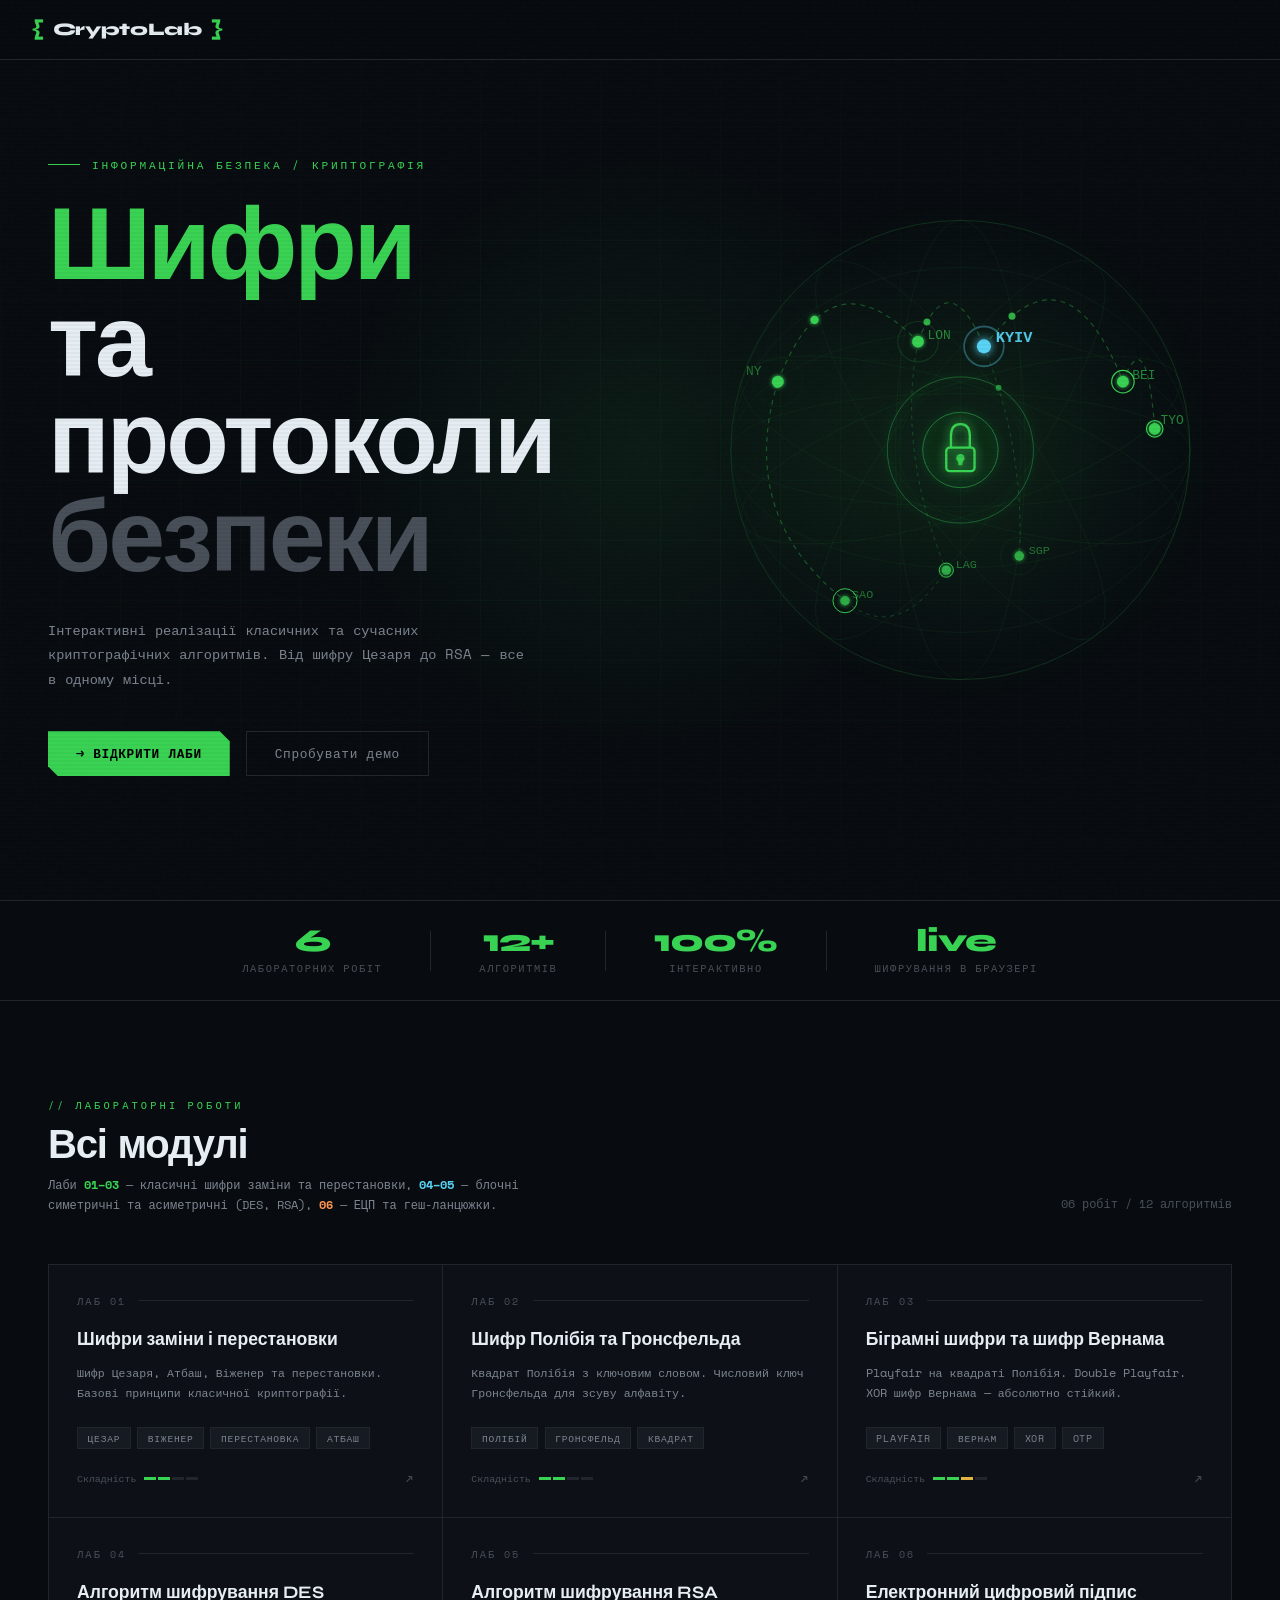
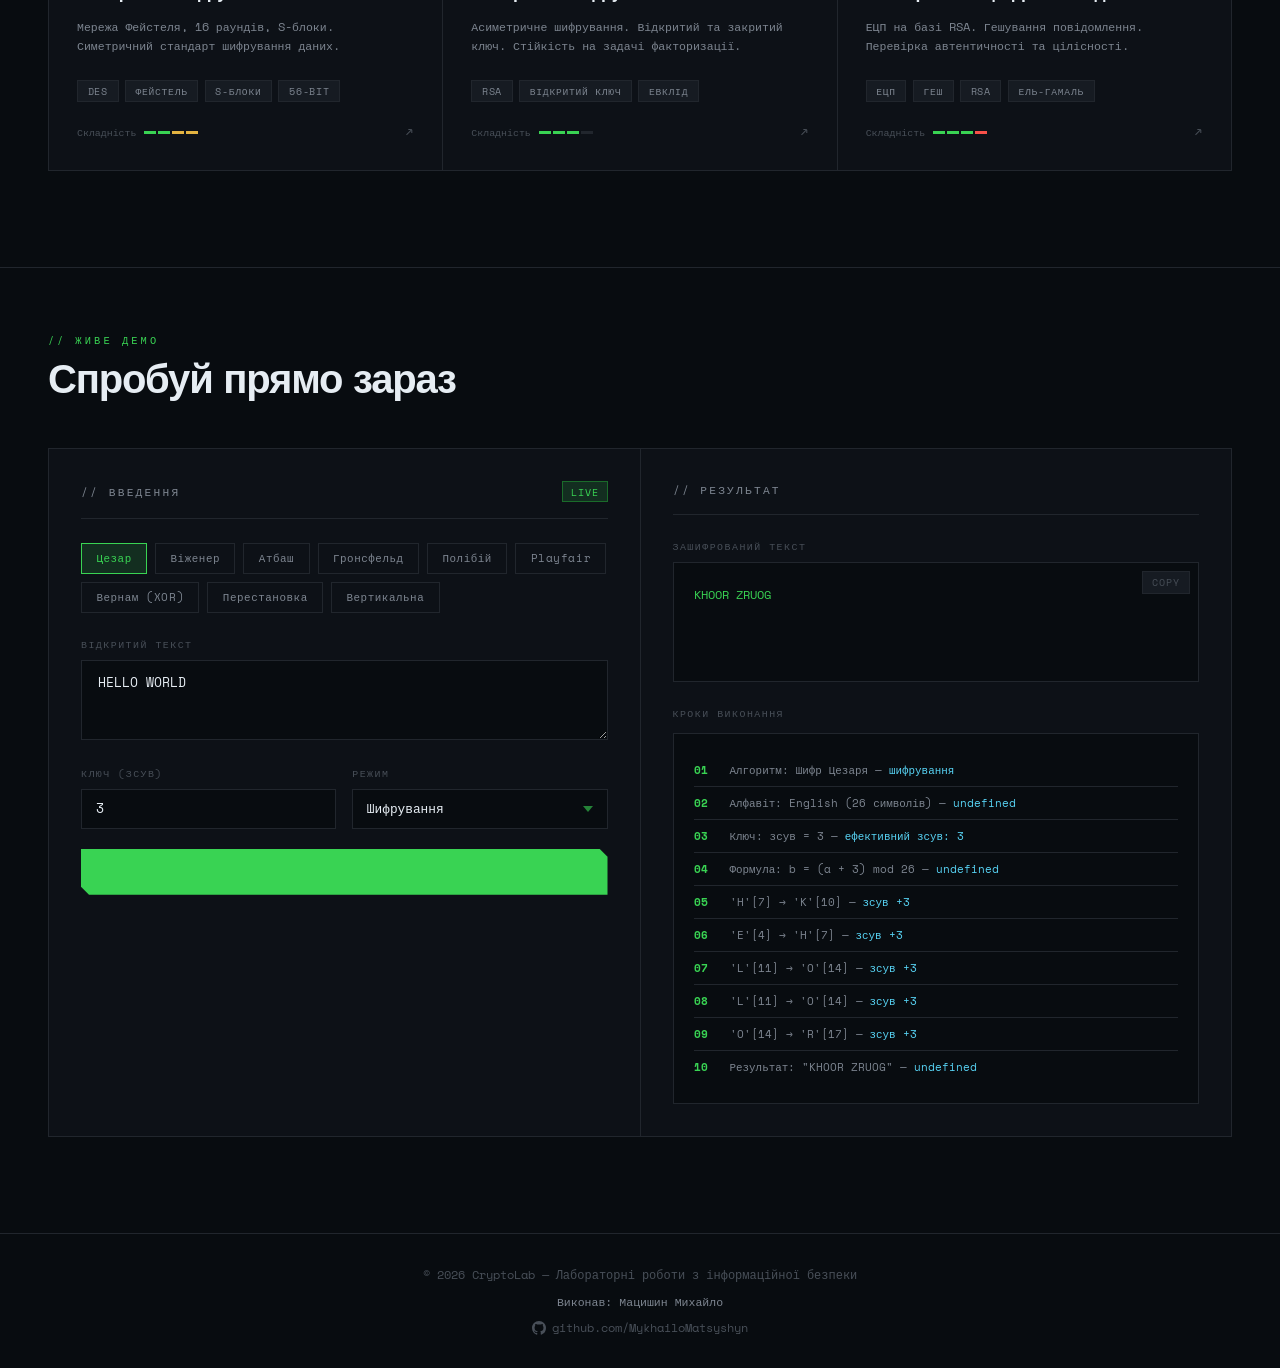
==== commit 08a18653: "Simplify to 6 labs: remove lab07/lab08 and all references" ====
--- a/index.html
+++ b/index.html
@@ -989,7 +989,7 @@
 <!-- STATS -->
 <div class="stats-bar" style="justify-content:center;">
   <div class="stat-item">
-    <span class="stat-val">8</span>
+    <span class="stat-val">6</span>
     <span class="stat-label">Лабораторних робіт</span>
   </div>
   <div class="stat-divider"></div>
@@ -1019,10 +1019,9 @@
         Лаби <strong style="color:var(--green)">01–03</strong> — класичні шифри заміни та перестановки,
         <strong style="color:var(--cyan)">04–05</strong> — блочні симетричні та асиметричні (DES, RSA),
         <strong style="color:#ff9550">06</strong> — ЕЦП та геш-ланцюжки.
-        <span style="color:var(--text-dim)">07–08 — підготовлені модулі зі стеганографії та захисту PDF.</span>
       </p>
     </div>
-    <span class="section-count">08 робіт / 12 алгоритмів</span>
+    <span class="section-count">06 робіт / 12 алгоритмів</span>
   </div>
 
   <div class="labs-grid-root">
@@ -1167,52 +1166,6 @@
           </div>
         </div>
         <span class="lab-arrow">↗</span>
-      </div>
-    </a>
-
-    <a href="labs/lab07.html" class="lab-card" style="opacity:0.6;">
-      <div class="lab-num">ЛАБ 07</div>
-      <div class="lab-title">Стеганографія</div>
-      <div class="lab-desc">Приховування даних у зображеннях. LSB-метод. QuickStego та DataHider.</div>
-      <div class="lab-tags">
-        <span class="tag">LSB</span>
-        <span class="tag">Стего</span>
-        <span class="tag">Зображення</span>
-      </div>
-      <div class="lab-footer">
-        <div class="lab-difficulty">
-          <span>Складність</span>
-          <div class="diff-bars">
-            <div class="diff-bar active"></div>
-            <div class="diff-bar active"></div>
-            <div class="diff-bar"></div>
-            <div class="diff-bar"></div>
-          </div>
-        </div>
-        <span class="lab-arrow" style="font-size:0.65rem;color:var(--yellow)">СКОРО</span>
-      </div>
-    </a>
-
-    <a href="labs/lab08.html" class="lab-card" style="opacity:0.6;">
-      <div class="lab-num">ЛАБ 08</div>
-      <div class="lab-title">Захист PDF (Adobe Acrobat)</div>
-      <div class="lab-desc">Шифрування PDF паролем та сертифікатом. RC4, AES. Цифровий підпис документів.</div>
-      <div class="lab-tags">
-        <span class="tag">PDF</span>
-        <span class="tag">AES-256</span>
-        <span class="tag">Сертифікат</span>
-      </div>
-      <div class="lab-footer">
-        <div class="lab-difficulty">
-          <span>Складність</span>
-          <div class="diff-bars">
-            <div class="diff-bar active"></div>
-            <div class="diff-bar"></div>
-            <div class="diff-bar"></div>
-            <div class="diff-bar"></div>
-          </div>
-        </div>
-        <span class="lab-arrow" style="font-size:0.65rem;color:var(--yellow)">СКОРО</span>
       </div>
     </a>
 
--- a/css/styles.css
+++ b/css/styles.css
@@ -500,23 +500,7 @@
 
 @media (min-width: 1024px) {
   .labs-grid-root .labs-grid {
-    grid-template-columns: repeat(6, minmax(0, 1fr));
-  }
-  /* Labs 1–6: each spans 2 columns (3 per row) */
-  .labs-grid-root .labs-grid .lab-card:nth-child(1),
-  .labs-grid-root .labs-grid .lab-card:nth-child(2),
-  .labs-grid-root .labs-grid .lab-card:nth-child(3),
-  .labs-grid-root .labs-grid .lab-card:nth-child(4),
-  .labs-grid-root .labs-grid .lab-card:nth-child(5),
-  .labs-grid-root .labs-grid .lab-card:nth-child(6) {
-    grid-column: span 2;
-  }
-  /* Labs 7–8: each spans 3 columns (2 per row, 50/50) */
-  .labs-grid-root .labs-grid .lab-card:nth-child(7) {
-    grid-column: 1 / 4;
-  }
-  .labs-grid-root .labs-grid .lab-card:nth-child(8) {
-    grid-column: 4 / 7;
+    grid-template-columns: repeat(3, minmax(0, 1fr));
   }
 }
 
@@ -580,12 +564,6 @@
 }
 .lab-card:nth-child(6) {
   animation-delay: 0.3s;
-}
-.lab-card:nth-child(7) {
-  animation-delay: 0.35s;
-}
-.lab-card:nth-child(8) {
-  animation-delay: 0.4s;
 }
 
 .lab-num {
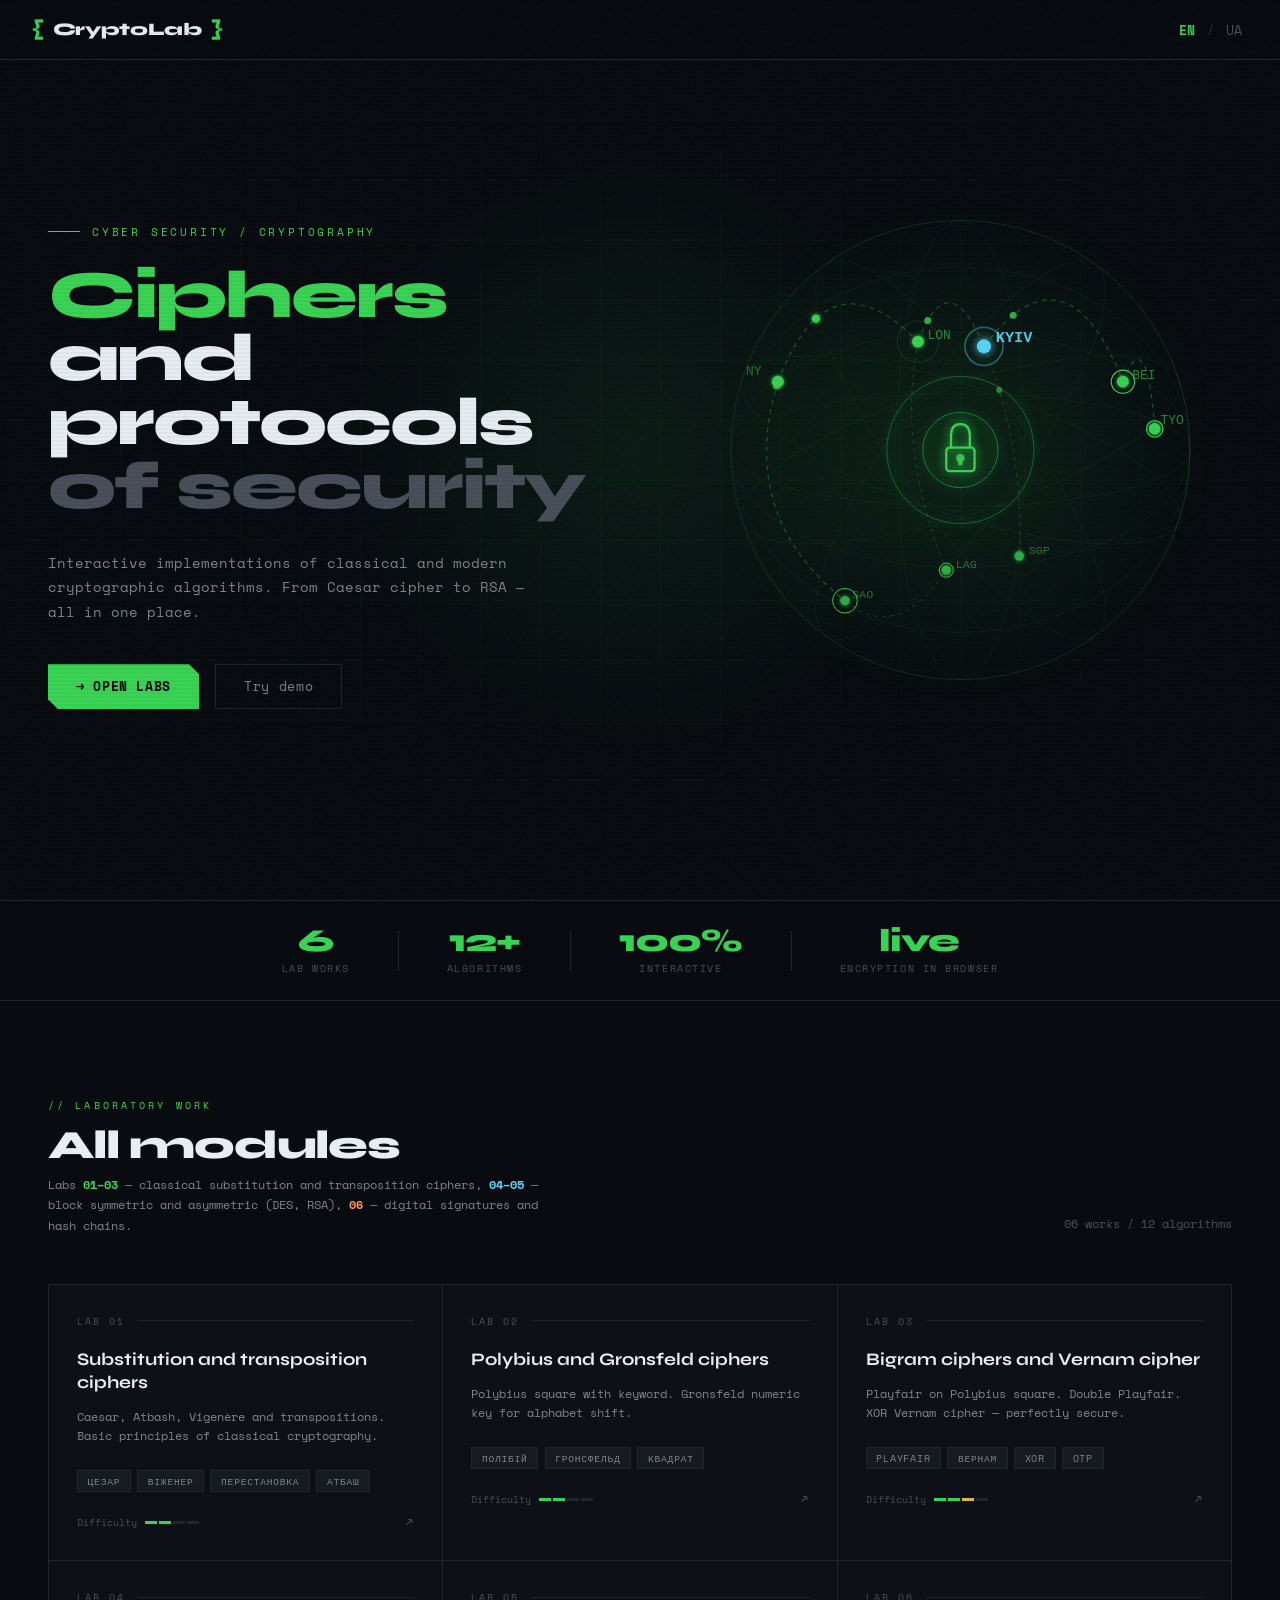
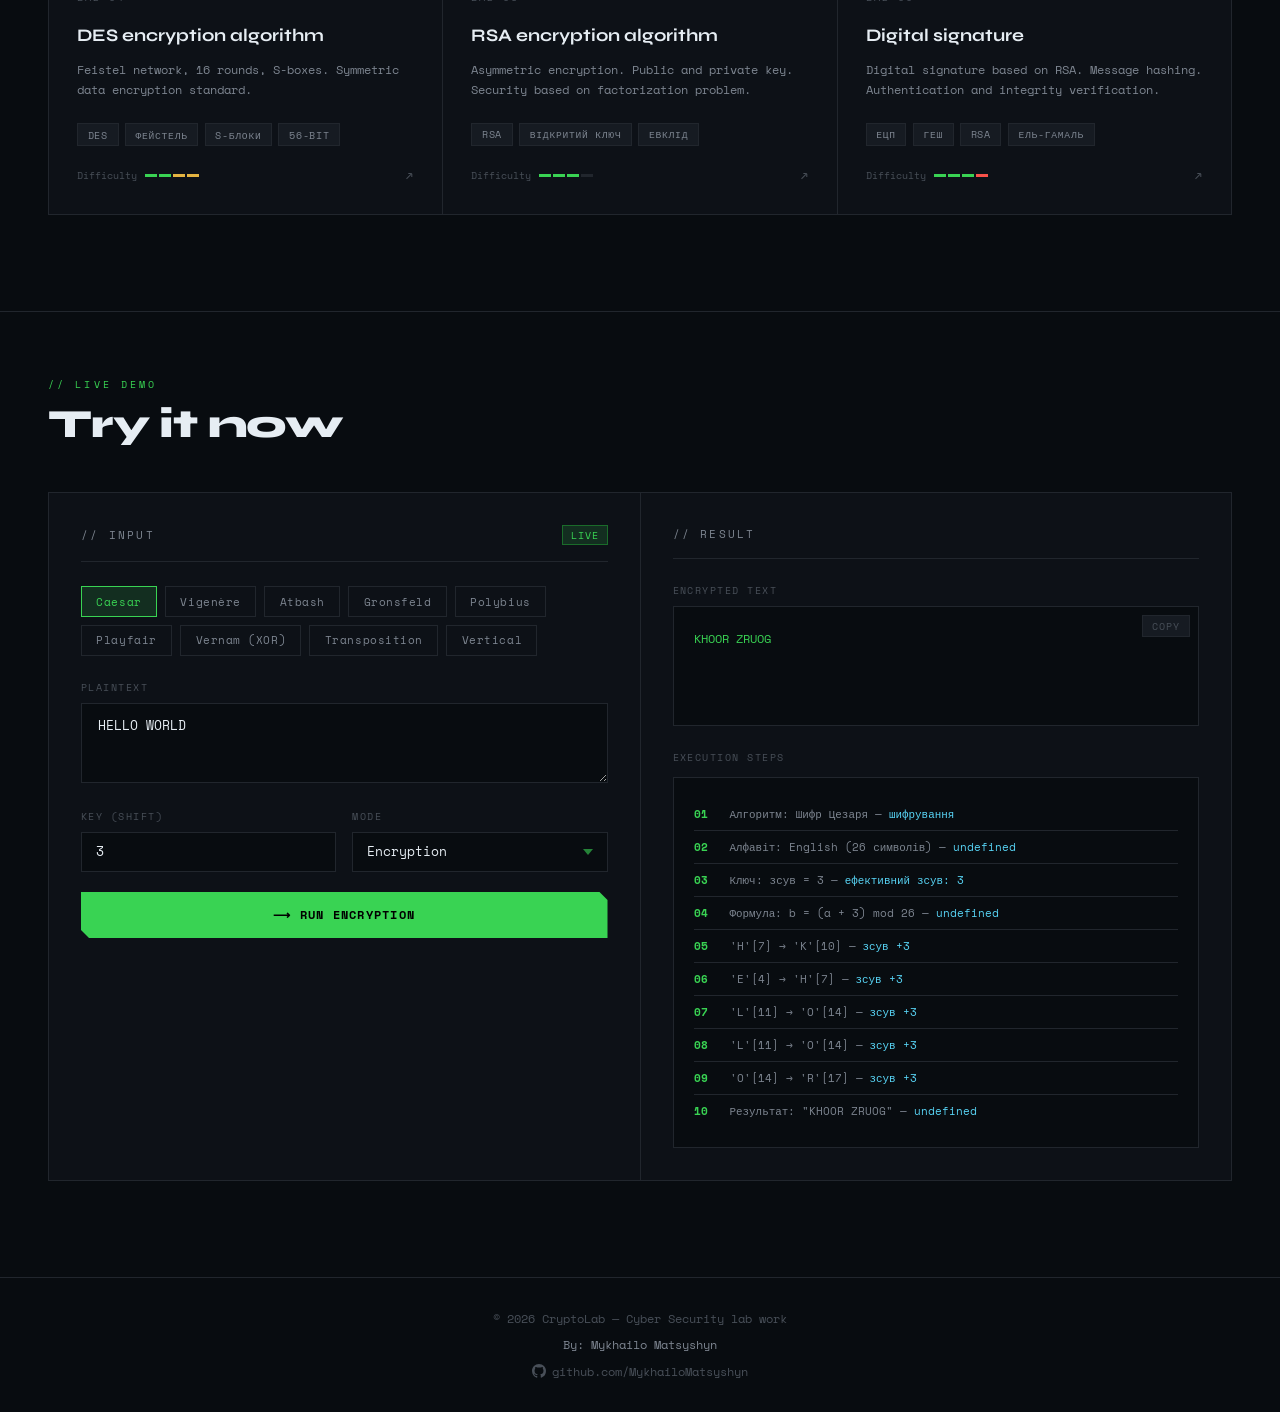
==== commit ce1e32d7: "add translate" ====
--- a/index.html
+++ b/index.html
@@ -1,9 +1,9 @@
 <!DOCTYPE html>
-<html lang="uk">
+<html lang="en">
 <head>
 <meta charset="UTF-8">
 <meta name="viewport" content="width=device-width, initial-scale=1.0">
-<title>CryptoLab — Лабораторні роботи</title>
+<title>CryptoLab — Cyber Security Labs</title>
 <link href="https://fonts.googleapis.com/css2?family=Space+Mono:ital,wght@0,400;0,700;1,400&family=Syne:wght@400;600;700;800&display=swap" rel="stylesheet">
 <link rel="stylesheet" href="css/styles.css">
 <style>
@@ -178,6 +178,10 @@
     max-width: 900px;
     animation: fadeUp 0.8s ease 0.1s both;
   }
+  /* English title: smaller (looks oversized vs Ukrainian) */
+  .lang-en .hero-title {
+    font-size: clamp(2.2rem, 5.5vw, 4.2rem);
+  }
 
   .hero-title .accent { color: var(--green); }
 
@@ -717,6 +721,13 @@
   .footer-link { color: var(--text-dim); text-decoration: none; transition: color 0.2s; }
   .footer-link:hover { color: var(--green); }
 
+  /* Language switcher */
+  .lang-switcher { display: flex; align-items: center; gap: 0.35rem; font-size: 0.75rem; }
+  .lang-btn { background: none; border: none; color: var(--text-dim); cursor: pointer; font-family: var(--font-mono); padding: 0.2rem 0.4rem; transition: color 0.2s; }
+  .lang-btn:hover { color: var(--text); }
+  .lang-btn.active { color: var(--green); font-weight: 700; }
+  .lang-sep { color: var(--text-dim); opacity: 0.6; }
+
   /* ============ ANIMATIONS ============ */
   @keyframes fadeIn { from { opacity: 0; } to { opacity: 1; } }
 
@@ -782,6 +793,11 @@
     <span class="logo-text">CryptoLab</span>
     <span class="logo-bracket">}</span>
   </div>
+  <div class="lang-switcher">
+    <button class="lang-btn active" data-lang="en" aria-label="English">EN</button>
+    <span class="lang-sep">/</span>
+    <button class="lang-btn" data-lang="uk" aria-label="Українська">UA</button>
+  </div>
 </header>
 
 <!-- HERO -->
@@ -790,26 +806,19 @@
   <div class="hero-glow"></div>
 
   <div class="hero-content">
-    <div class="hero-label">Інформаційна безпека / Криптографія</div>
+    <div class="hero-label" data-i18n="heroLabel">Cyber Security / Cryptography</div>
 
     <h1 class="hero-title">
-      <span class="accent">Шифри</span><br>
-      та протоколи<br>
-      <span class="dim">безпеки</span>
+      <span class="accent" data-i18n="heroTitle1">Ciphers</span><br>
+      <span data-i18n="heroTitle2">and protocols</span><br>
+      <span class="dim" data-i18n="heroTitle3">of security</span>
     </h1>
 
-    <p class="hero-sub">
-      Інтерактивні реалізації класичних та сучасних криптографічних алгоритмів. 
-      Від шифру Цезаря до RSA — все в одному місці.
-    </p>
+    <p class="hero-sub" data-i18n="heroSub">Interactive implementations of classical and modern cryptographic algorithms. From Caesar cipher to RSA — all in one place.</p>
 
     <div class="hero-actions">
-      <button class="btn-primary" onclick="document.querySelector('.section').scrollIntoView({behavior:'smooth'})">
-        → Відкрити лаби
-      </button>
-      <button class="btn-secondary" onclick="document.querySelector('.demo-section').scrollIntoView({behavior:'smooth'})">
-        Спробувати демо
-      </button>
+      <button class="btn-primary" onclick="document.querySelector('.section').scrollIntoView({behavior:'smooth'})" data-i18n="openLabs">→ Open labs</button>
+      <button class="btn-secondary" onclick="document.querySelector('.demo-section').scrollIntoView({behavior:'smooth'})" data-i18n="tryDemo">Try demo</button>
     </div>
   </div>
 
@@ -990,22 +999,22 @@
 <div class="stats-bar" style="justify-content:center;">
   <div class="stat-item">
     <span class="stat-val">6</span>
-    <span class="stat-label">Лабораторних робіт</span>
+    <span class="stat-label" data-i18n="statLabs">Lab works</span>
   </div>
   <div class="stat-divider"></div>
   <div class="stat-item">
     <span class="stat-val">12+</span>
-    <span class="stat-label">Алгоритмів</span>
+    <span class="stat-label" data-i18n="statAlgos">Algorithms</span>
   </div>
   <div class="stat-divider"></div>
   <div class="stat-item">
     <span class="stat-val">100%</span>
-    <span class="stat-label">Інтерактивно</span>
+    <span class="stat-label" data-i18n="statInteractive">Interactive</span>
   </div>
   <div class="stat-divider"></div>
   <div class="stat-item">
     <span class="stat-val">live</span>
-    <span class="stat-label">Шифрування в браузері</span>
+    <span class="stat-label" data-i18n="statBrowser">Encryption in browser</span>
   </div>
 </div>
 
@@ -1013,33 +1022,29 @@
 <section class="section">
   <div class="section-header">
     <div>
-      <div class="section-tag">// лабораторні роботи</div>
-      <h2 class="section-title">Всі модулі</h2>
-      <p style="font-size:0.75rem;color:var(--text-muted);margin-top:0.6rem;max-width:520px;line-height:1.7">
-        Лаби <strong style="color:var(--green)">01–03</strong> — класичні шифри заміни та перестановки,
-        <strong style="color:var(--cyan)">04–05</strong> — блочні симетричні та асиметричні (DES, RSA),
-        <strong style="color:#ff9550">06</strong> — ЕЦП та геш-ланцюжки.
-      </p>
+      <div class="section-tag" data-i18n="labsTag">// laboratory work</div>
+      <h2 class="section-title" data-i18n="labsTitle">All modules</h2>
+      <p class="labs-desc-p" style="font-size:0.75rem;color:var(--text-muted);margin-top:0.6rem;max-width:520px;line-height:1.7" data-i18n-html="labsDescHtml"></p>
     </div>
-    <span class="section-count">06 робіт / 12 алгоритмів</span>
+    <span class="section-count" data-i18n="labsCount">06 works / 12 algorithms</span>
   </div>
 
   <div class="labs-grid-root">
   <div class="labs-grid">
 
     <a href="labs/lab01.html" class="lab-card">
-      <div class="lab-num">ЛАБ 01</div>
-      <div class="lab-title">Шифри заміни і перестановки</div>
-      <div class="lab-desc">Шифр Цезаря, Атбаш, Віженер та перестановки. Базові принципи класичної криптографії.</div>
+      <div class="lab-num" data-i18n="labNum01">LAB 01</div>
+      <div class="lab-title" data-i18n="lab01Title">Substitution and transposition ciphers</div>
+      <div class="lab-desc" data-i18n="lab01Desc">Caesar, Atbash, Vigenère and transpositions. Basic principles of classical cryptography.</div>
       <div class="lab-tags">
         <span class="tag">Цезар</span>
         <span class="tag">Віженер</span>
         <span class="tag">Перестановка</span>
         <span class="tag">Атбаш</span>
       </div>
-      <div class="lab-footer">
+        <div class="lab-footer">
         <div class="lab-difficulty">
-          <span>Складність</span>
+          <span data-i18n="difficulty">Difficulty</span>
           <div class="diff-bars">
             <div class="diff-bar active"></div>
             <div class="diff-bar active"></div>
@@ -1052,17 +1057,17 @@
     </a>
 
     <a href="labs/lab02.html" class="lab-card">
-      <div class="lab-num">ЛАБ 02</div>
-      <div class="lab-title">Шифр Полібія та Гронсфельда</div>
-      <div class="lab-desc">Квадрат Полібія з ключовим словом. Числовий ключ Гронсфельда для зсуву алфавіту.</div>
+      <div class="lab-num" data-i18n="labNum02">LAB 02</div>
+      <div class="lab-title" data-i18n="lab02Title">Polybius and Gronsfeld ciphers</div>
+      <div class="lab-desc" data-i18n="lab02Desc">Polybius square with keyword. Gronsfeld numeric key for alphabet shift.</div>
       <div class="lab-tags">
         <span class="tag">Полібій</span>
         <span class="tag">Гронсфельд</span>
         <span class="tag">Квадрат</span>
       </div>
-      <div class="lab-footer">
+        <div class="lab-footer">
         <div class="lab-difficulty">
-          <span>Складність</span>
+          <span data-i18n="difficulty">Difficulty</span>
           <div class="diff-bars">
             <div class="diff-bar active"></div>
             <div class="diff-bar active"></div>
@@ -1075,18 +1080,18 @@
     </a>
 
     <a href="labs/lab03.html" class="lab-card">
-      <div class="lab-num">ЛАБ 03</div>
-      <div class="lab-title">Біграмні шифри та шифр Вернама</div>
-      <div class="lab-desc">Playfair на квадраті Полібія. Double Playfair. XOR шифр Вернама — абсолютно стійкий.</div>
+      <div class="lab-num" data-i18n="labNum03">LAB 03</div>
+      <div class="lab-title" data-i18n="lab03Title">Bigram ciphers and Vernam cipher</div>
+      <div class="lab-desc" data-i18n="lab03Desc">Playfair on Polybius square. Double Playfair. XOR Vernam cipher — perfectly secure.</div>
       <div class="lab-tags">
         <span class="tag">Playfair</span>
         <span class="tag">Вернам</span>
         <span class="tag">XOR</span>
         <span class="tag">OTP</span>
       </div>
-      <div class="lab-footer">
+        <div class="lab-footer">
         <div class="lab-difficulty">
-          <span>Складність</span>
+          <span data-i18n="difficulty">Difficulty</span>
           <div class="diff-bars">
             <div class="diff-bar active"></div>
             <div class="diff-bar active"></div>
@@ -1099,18 +1104,18 @@
     </a>
 
     <a href="labs/lab04.html" class="lab-card">
-      <div class="lab-num">ЛАБ 04</div>
-      <div class="lab-title">Алгоритм шифрування DES</div>
-      <div class="lab-desc">Мережа Фейстеля, 16 раундів, S-блоки. Симетричний стандарт шифрування даних.</div>
+      <div class="lab-num" data-i18n="labNum04">LAB 04</div>
+      <div class="lab-title" data-i18n="lab04Title">DES encryption algorithm</div>
+      <div class="lab-desc" data-i18n="lab04Desc">Feistel network, 16 rounds, S-boxes. Symmetric data encryption standard.</div>
       <div class="lab-tags">
         <span class="tag">DES</span>
         <span class="tag">Фейстель</span>
         <span class="tag">S-блоки</span>
         <span class="tag">56-bit</span>
       </div>
-      <div class="lab-footer">
+        <div class="lab-footer">
         <div class="lab-difficulty">
-          <span>Складність</span>
+          <span data-i18n="difficulty">Difficulty</span>
           <div class="diff-bars">
             <div class="diff-bar active"></div>
             <div class="diff-bar active"></div>
@@ -1123,17 +1128,17 @@
     </a>
 
     <a href="labs/lab05.html" class="lab-card">
-      <div class="lab-num">ЛАБ 05</div>
-      <div class="lab-title">Алгоритм шифрування RSA</div>
-      <div class="lab-desc">Асиметричне шифрування. Відкритий та закритий ключ. Стійкість на задачі факторизації.</div>
+      <div class="lab-num" data-i18n="labNum05">LAB 05</div>
+      <div class="lab-title" data-i18n="lab05Title">RSA encryption algorithm</div>
+      <div class="lab-desc" data-i18n="lab05Desc">Asymmetric encryption. Public and private key. Security based on factorization problem.</div>
       <div class="lab-tags">
         <span class="tag">RSA</span>
         <span class="tag">Відкритий ключ</span>
         <span class="tag">Евклід</span>
       </div>
-      <div class="lab-footer">
+        <div class="lab-footer">
         <div class="lab-difficulty">
-          <span>Складність</span>
+          <span data-i18n="difficulty">Difficulty</span>
           <div class="diff-bars">
             <div class="diff-bar active"></div>
             <div class="diff-bar active"></div>
@@ -1146,18 +1151,18 @@
     </a>
 
     <a href="labs/lab06.html" class="lab-card">
-      <div class="lab-num">ЛАБ 06</div>
-      <div class="lab-title">Електронний цифровий підпис</div>
-      <div class="lab-desc">ЕЦП на базі RSA. Гешування повідомлення. Перевірка автентичності та цілісності.</div>
+      <div class="lab-num" data-i18n="labNum06">LAB 06</div>
+      <div class="lab-title" data-i18n="lab06Title">Digital signature</div>
+      <div class="lab-desc" data-i18n="lab06Desc">Digital signature based on RSA. Message hashing. Authentication and integrity verification.</div>
       <div class="lab-tags">
         <span class="tag">ЕЦП</span>
         <span class="tag">Геш</span>
         <span class="tag">RSA</span>
         <span class="tag">Ель-Гамаль</span>
       </div>
-      <div class="lab-footer">
+        <div class="lab-footer">
         <div class="lab-difficulty">
-          <span>Складність</span>
+          <span data-i18n="difficulty">Difficulty</span>
           <div class="diff-bars">
             <div class="diff-bar active"></div>
             <div class="diff-bar active"></div>
@@ -1176,72 +1181,68 @@
 <!-- DEMO SECTION -->
 <div class="demo-section">
   <div class="demo-wrapper">
-    <div class="section-tag">// живе демо</div>
-    <h2 class="section-title" style="font-family:var(--font-sans);font-size:2.5rem;font-weight:800;letter-spacing:-0.03em;margin-top:0.5rem;">
-      Спробуй прямо зараз
-    </h2>
+    <div class="section-tag" data-i18n="demoTag">// live demo</div>
+    <h2 class="section-title" style="font-family:var(--font-sans);font-size:2.5rem;font-weight:800;letter-spacing:-0.03em;margin-top:0.5rem;" data-i18n="demoTry">Try it now</h2>
 
     <div class="demo-container">
       <!-- INPUT PANEL -->
       <div class="demo-panel">
         <div class="demo-panel-header">
-          <span class="demo-panel-title">// введення</span>
+          <span class="demo-panel-title" data-i18n="inputTag">// input</span>
           <span class="demo-badge">LIVE</span>
         </div>
 
         <div class="cipher-selector">
-          <button class="cipher-btn active" onclick="selectCipher(this,'caesar')">Цезар</button>
-          <button class="cipher-btn" onclick="selectCipher(this,'vigenere')">Віженер</button>
-          <button class="cipher-btn" onclick="selectCipher(this,'atbash')">Атбаш</button>
-          <button class="cipher-btn" onclick="selectCipher(this,'gronsfeld')">Гронсфельд</button>
-          <button class="cipher-btn" onclick="selectCipher(this,'polybius')">Полібій</button>
+          <button class="cipher-btn active" onclick="selectCipher(this,'caesar')">Caesar</button>
+          <button class="cipher-btn" onclick="selectCipher(this,'vigenere')">Vigenère</button>
+          <button class="cipher-btn" onclick="selectCipher(this,'atbash')">Atbash</button>
+          <button class="cipher-btn" onclick="selectCipher(this,'gronsfeld')">Gronsfeld</button>
+          <button class="cipher-btn" onclick="selectCipher(this,'polybius')">Polybius</button>
           <button class="cipher-btn" onclick="selectCipher(this,'playfair')">Playfair</button>
-          <button class="cipher-btn" onclick="selectCipher(this,'vernam')">Вернам (XOR)</button>
-          <button class="cipher-btn" onclick="selectCipher(this,'simple-transp')">Перестановка</button>
-          <button class="cipher-btn" onclick="selectCipher(this,'vertical-transp')">Вертикальна</button>
+          <button class="cipher-btn" onclick="selectCipher(this,'vernam')">Vernam (XOR)</button>
+          <button class="cipher-btn" onclick="selectCipher(this,'simple-transp')">Transposition</button>
+          <button class="cipher-btn" onclick="selectCipher(this,'vertical-transp')">Vertical</button>
         </div>
 
         <div class="input-group">
-          <label class="input-label">Відкритий текст</label>
-          <textarea class="input-field" id="plaintext" placeholder="Введіть повідомлення...">HELLO WORLD</textarea>
+          <label class="input-label" data-i18n="plaintext">Plaintext</label>
+          <textarea class="input-field" id="plaintext" data-i18n-placeholder="placeholderMsg">HELLO WORLD</textarea>
         </div>
 
         <div class="input-row">
           <div class="input-group">
-            <label class="input-label" id="key-label">Ключ (зсув)</label>
-            <input class="input-field-sm" id="key-input" value="3" placeholder="Ключ...">
+            <label class="input-label" id="key-label" data-i18n="keyShift">Key (shift)</label>
+            <input class="input-field-sm" id="key-input" value="3" placeholder="Key...">
           </div>
           <div class="input-group">
-            <label class="input-label">Режим</label>
+            <label class="input-label" data-i18n="mode">Mode</label>
             <select class="input-field-sm" id="mode-select" style="cursor:pointer;">
-              <option value="enc">Шифрування</option>
-              <option value="dec">Розшифрування</option>
+              <option value="enc" data-i18n-opt="encrypt">Encryption</option>
+              <option value="dec" data-i18n-opt="decrypt">Decryption</option>
             </select>
           </div>
         </div>
 
-        <button class="encrypt-btn" onclick="runCipher()">
-          ⟶ Виконати шифрування
-        </button>
+        <button class="encrypt-btn" onclick="runCipher()" data-i18n="runCipher">⟶ Run encryption</button>
       </div>
 
       <!-- OUTPUT PANEL -->
       <div class="demo-panel">
         <div class="demo-panel-header">
-          <span class="demo-panel-title">// результат</span>
+          <span class="demo-panel-title" data-i18n="resultTag">// result</span>
         </div>
 
-        <label class="input-label">Зашифрований текст</label>
+        <label class="input-label" data-i18n="ciphertext">Encrypted text</label>
         <div class="output-area" id="output">
-          <span class="output-placeholder">Результат з'явиться тут...</span>
+          <span class="output-placeholder" data-i18n="placeholderResult">Result will appear here...</span>
           <button class="copy-btn" onclick="copyOutput()">COPY</button>
         </div>
 
-        <label class="input-label" style="margin-bottom:0.75rem;display:block;">Кроки виконання</label>
+        <label class="input-label" style="margin-bottom:0.75rem;display:block;" data-i18n="stepsLabel">Execution steps</label>
         <div class="steps-area" id="steps">
           <div class="step-item">
             <span class="step-num">—</span>
-            <span>Оберіть алгоритм та натисніть "Виконати"</span>
+            <span data-i18n="stepHint">Select algorithm and click "Run"</span>
           </div>
         </div>
       </div>
@@ -1252,14 +1253,28 @@
 
 <!-- FOOTER -->
 <footer style="flex-direction:column;align-items:center;gap:0.6rem;text-align:center;">
-  <span style="font-size:0.75rem;">© 2026 CryptoLab — Лабораторні роботи з інформаційної безпеки</span>
-  <span style="font-size:0.72rem;color:var(--text-muted);">Виконав: Мацишин Михайло</span>
+  <span style="font-size:0.75rem;" data-i18n="footerText">© 2026 CryptoLab — Cyber Security lab work</span>
+  <span style="font-size:0.72rem;color:var(--text-muted);" data-i18n="author">By: Mykhailo Matsyshyn</span>
   <a href="https://github.com/MykhailoMatsyshyn" target="_blank" class="footer-link" style="font-size:0.72rem;display:flex;align-items:center;gap:0.4rem;">
     <svg width="14" height="14" viewBox="0 0 24 24" fill="currentColor"><path d="M12 0C5.37 0 0 5.37 0 12c0 5.31 3.435 9.795 8.205 11.385.6.105.825-.255.825-.57 0-.285-.015-1.23-.015-2.235-3.015.555-3.795-.735-4.035-1.41-.135-.345-.72-1.41-1.23-1.695-.42-.225-1.02-.78-.015-.795.945-.015 1.62.87 1.845 1.23 1.08 1.815 2.805 1.305 3.495.99.105-.78.42-1.305.765-1.605-2.67-.3-5.46-1.335-5.46-5.925 0-1.305.465-2.385 1.23-3.225-.12-.3-.54-1.53.12-3.18 0 0 1.005-.315 3.3 1.23.96-.27 1.98-.405 3-.405s2.04.135 3 .405c2.295-1.56 3.3-1.23 3.3-1.23.66 1.65.24 2.88.12 3.18.765.84 1.23 1.905 1.23 3.225 0 4.605-2.805 5.625-5.475 5.925.435.375.81 1.095.81 2.22 0 1.605-.015 2.895-.015 3.3 0 .315.225.69.825.57A12.02 12.02 0 0 0 24 12c0-6.63-5.37-12-12-12z"/></svg>
     github.com/MykhailoMatsyshyn
   </a>
 </footer>
 
+<script src="js/i18n.js"></script>
+<script>
+  document.addEventListener('DOMContentLoaded', function() {
+    var lang = window.CL && window.CL.i18n ? window.CL.i18n.getLang() : 'en';
+    document.querySelectorAll('.lang-btn').forEach(function(btn) {
+      btn.classList.toggle('active', btn.dataset.lang === lang);
+      btn.addEventListener('click', function() {
+        var l = this.dataset.lang;
+        if (window.CL && window.CL.i18n) window.CL.i18n.setLang(l);
+        document.querySelectorAll('.lang-btn').forEach(function(b) { b.classList.toggle('active', b.dataset.lang === l); });
+      });
+    });
+  });
+</script>
 <script src="js/ciphers/classical.js"></script>
 <script src="js/ciphers/polybius.js"></script>
 <script src="js/ciphers/playfair.js"></script>
@@ -1274,44 +1289,50 @@
   const label = document.getElementById('key-label');
   const keyInput = document.getElementById('key-input');
   keyInput.readOnly = false;
+  var T = window.CL && window.CL.i18n ? window.CL.i18n.t.bind(window.CL.i18n) : function(k){ return k; };
   if (cipher === 'caesar') {
-    label.textContent = 'Ключ (зсув 0–25)';
+    label.textContent = T('keyShift025');
     keyInput.value = '3';
     keyInput.placeholder = '0–25';
   } else if (cipher === 'vigenere') {
-    label.textContent = 'Ключ (слово)';
+    label.textContent = T('keyWord');
     keyInput.value = 'KEY';
-    keyInput.placeholder = 'Слово...';
+    keyInput.placeholder = 'Word...';
   } else if (cipher === 'atbash') {
-    label.textContent = 'Ключ (не потрібен)';
+    label.textContent = T('keyNone');
     keyInput.value = '—';
     keyInput.readOnly = true;
   } else if (cipher === 'gronsfeld') {
-    label.textContent = 'Ключ (числовий, напр. 1357)';
+    label.textContent = T('keyNumeric');
     keyInput.value = '1357';
     keyInput.placeholder = '0–9...';
   } else if (cipher === 'polybius') {
-    label.textContent = 'Ключове слово (для квадрату Полібія)';
+    label.textContent = T('keyPolybius');
     keyInput.value = 'KEYWORD';
-    keyInput.placeholder = 'Ключове слово...';
+    keyInput.placeholder = 'Keyword...';
   } else if (cipher === 'playfair') {
-    label.textContent = 'Ключове слово (Playfair)';
+    label.textContent = T('keyPlayfair');
     keyInput.value = 'SECRET';
-    keyInput.placeholder = 'Ключове слово...';
+    keyInput.placeholder = 'Keyword...';
   } else if (cipher === 'vernam') {
-    label.textContent = 'Ключ (така ж або більша довжина)';
+    label.textContent = T('keyVernam');
     keyInput.value = 'SECRETKEY';
-    keyInput.placeholder = 'Ключ...';
+    keyInput.placeholder = 'Key...';
   } else if (cipher === 'simple-transp') {
-    label.textContent = 'Ключ перестановки (напр. 3 1 4 2)';
+    label.textContent = T('keyTransp');
     keyInput.value = '3 1 4 2';
     keyInput.placeholder = '3 1 4 2';
   } else if (cipher === 'vertical-transp') {
-    label.textContent = 'Ключ слова/чисел (напр. 3 1 4 2 або WORD)';
+    label.textContent = T('keyVertical');
     keyInput.value = '3 1 4 2';
-    keyInput.placeholder = '3 1 4 2 або WORD';
+    keyInput.placeholder = '3 1 4 2 or WORD';
   }
 }
+
+window.onLangChange = function() {
+  var btn = document.querySelector('.cipher-btn.active');
+  if (btn && typeof currentCipher !== 'undefined') selectCipher(btn, currentCipher);
+};
 
 function runCipher() {
   const text = document.getElementById('plaintext').value;
--- a/css/styles.css
+++ b/css/styles.css
@@ -152,6 +152,34 @@
   color: var(--text-muted);
 }
 
+/* Language switcher */
+.lang-switcher {
+  display: flex;
+  align-items: center;
+  gap: 0.35rem;
+  font-size: 0.75rem;
+}
+.lang-btn {
+  background: none;
+  border: none;
+  color: var(--text-dim);
+  cursor: pointer;
+  font-family: var(--font-mono);
+  padding: 0.2rem 0.4rem;
+  transition: color 0.2s;
+}
+.lang-btn:hover {
+  color: var(--text);
+}
+.lang-btn.active {
+  color: var(--green);
+  font-weight: 700;
+}
+.lang-sep {
+  color: var(--text-dim);
+  opacity: 0.6;
+}
+
 .status-dot {
   width: 6px;
   height: 6px;
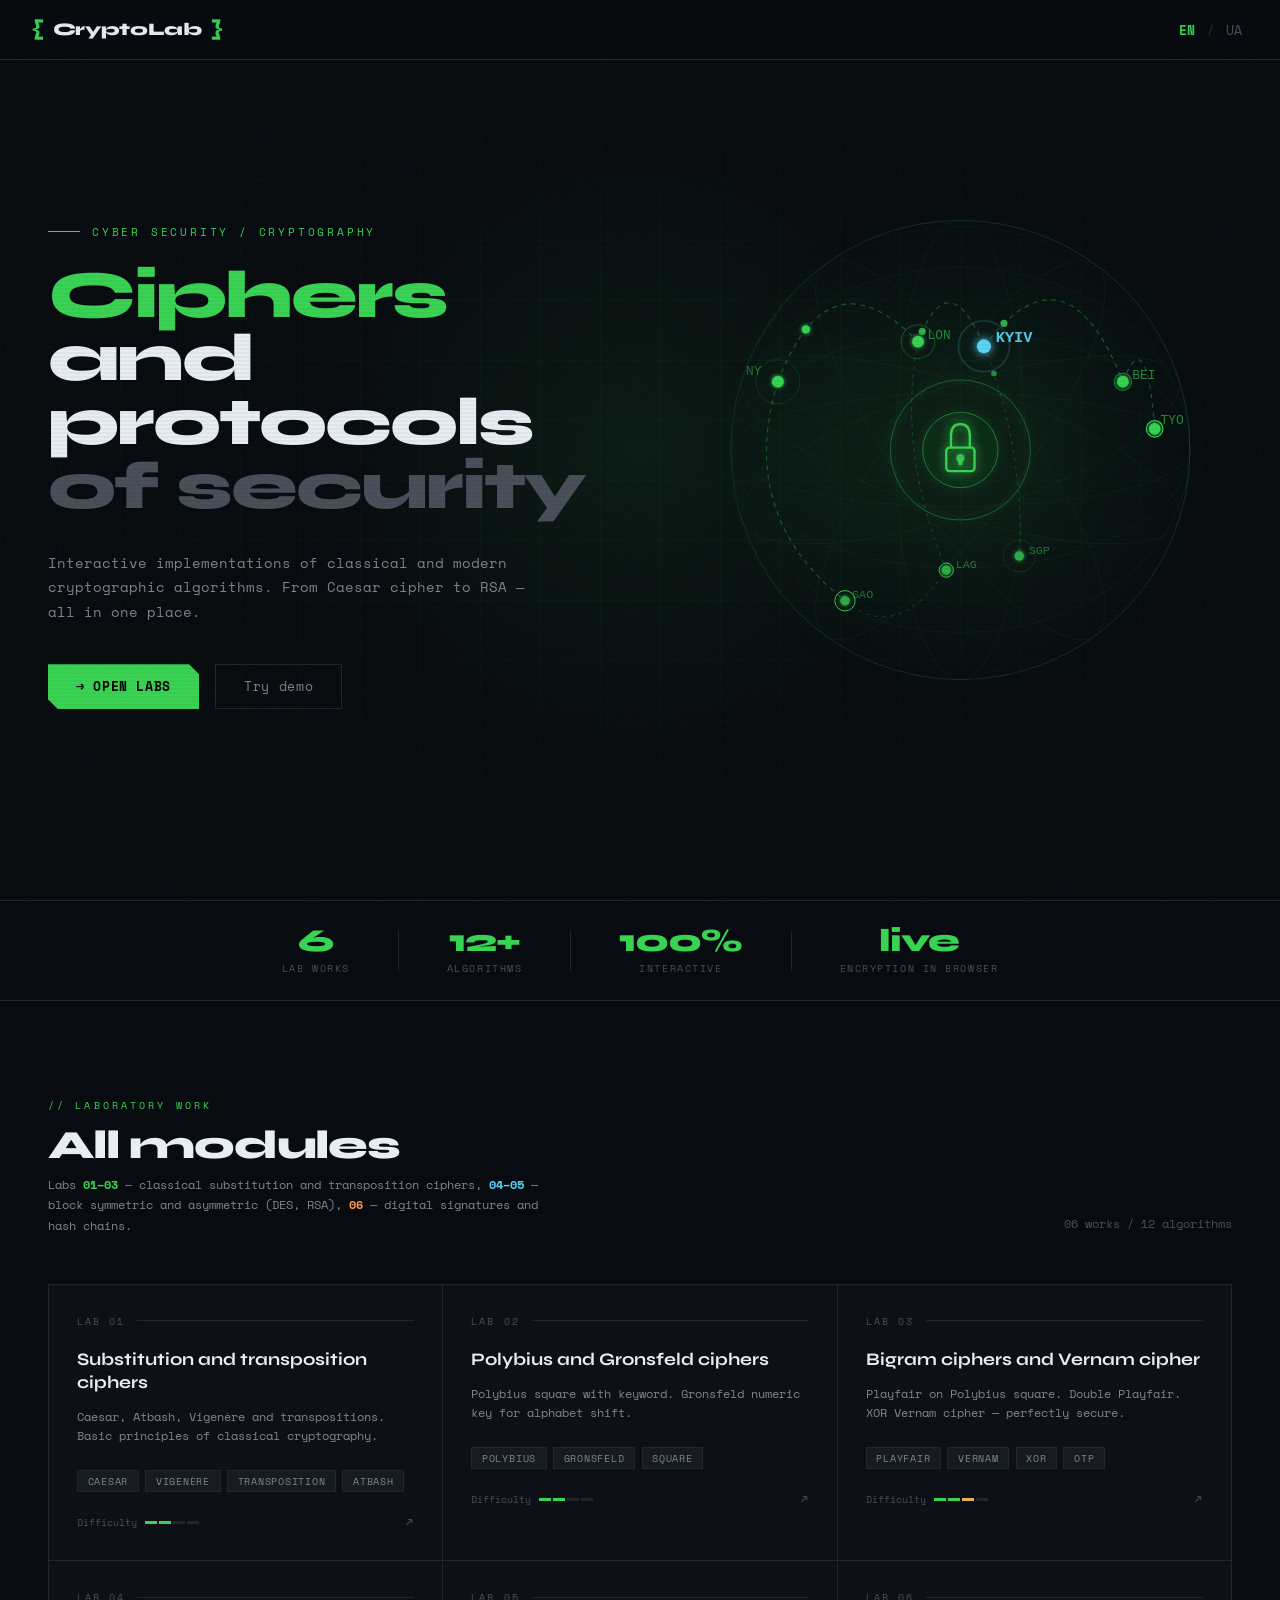
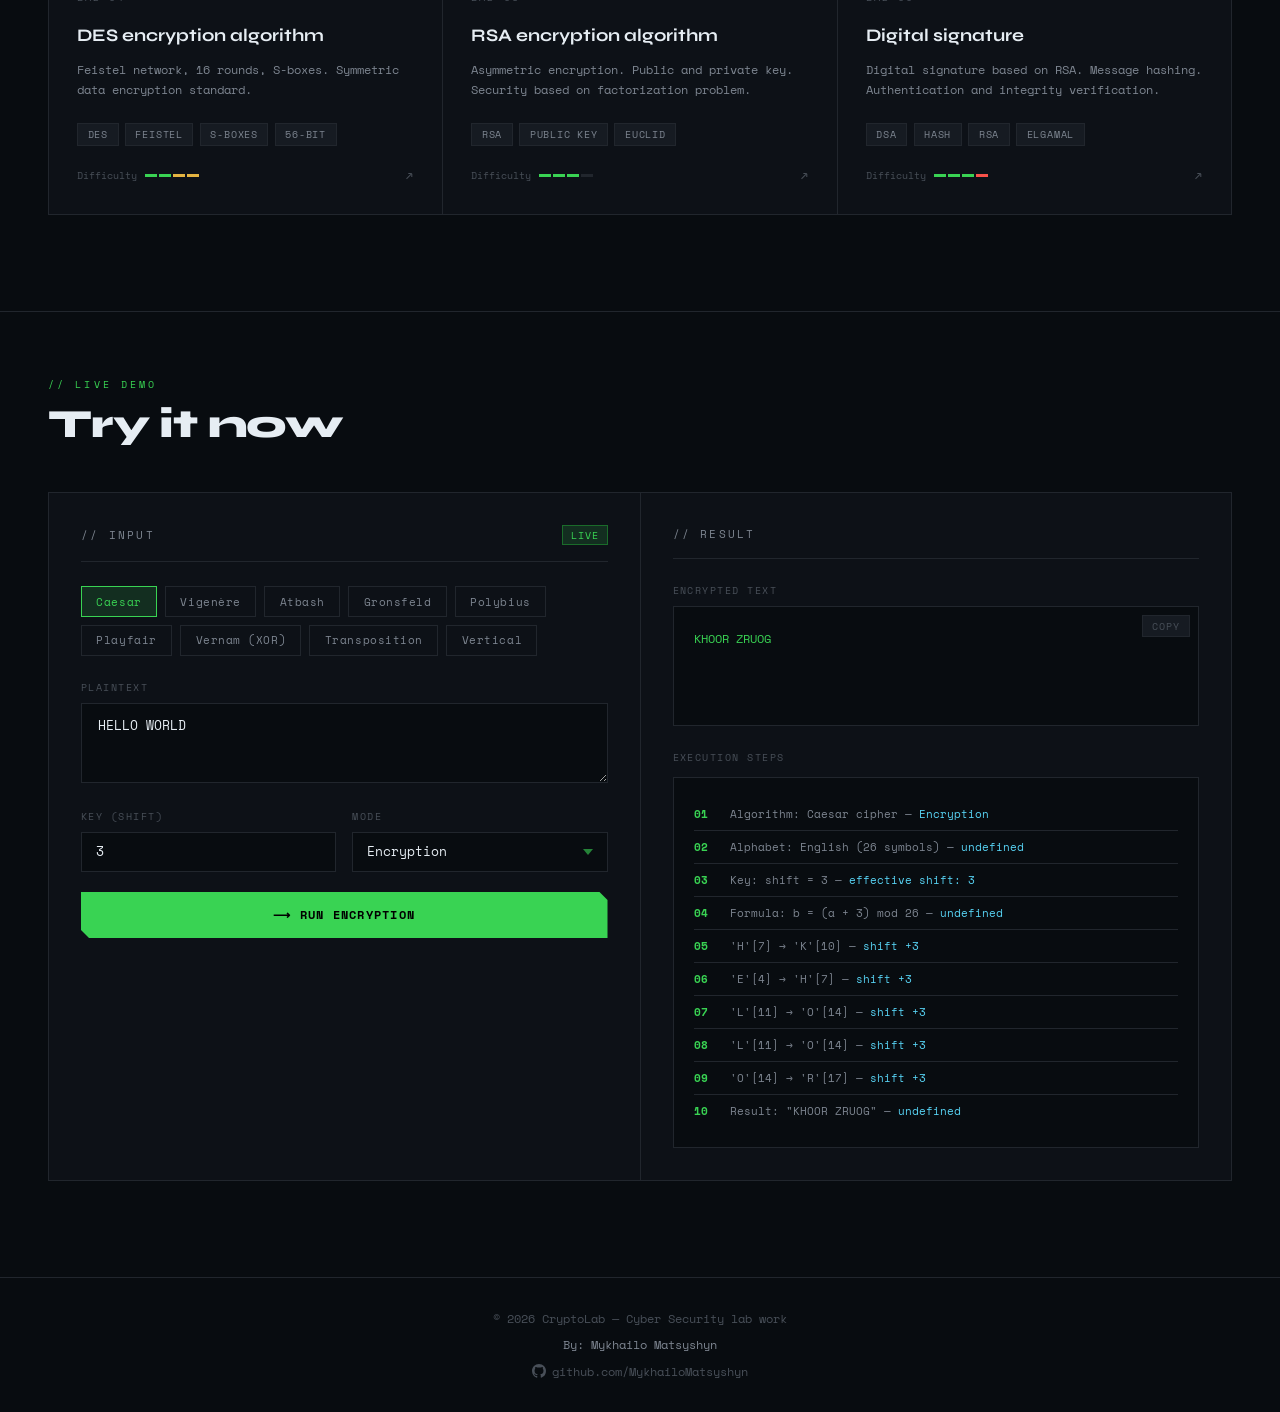
==== commit 13ceb408: "update translate" ====
--- a/index.html
+++ b/index.html
@@ -1037,10 +1037,10 @@
       <div class="lab-title" data-i18n="lab01Title">Substitution and transposition ciphers</div>
       <div class="lab-desc" data-i18n="lab01Desc">Caesar, Atbash, Vigenère and transpositions. Basic principles of classical cryptography.</div>
       <div class="lab-tags">
-        <span class="tag">Цезар</span>
-        <span class="tag">Віженер</span>
-        <span class="tag">Перестановка</span>
-        <span class="tag">Атбаш</span>
+        <span class="tag" data-i18n="lab01Tag1">Caesar</span>
+        <span class="tag" data-i18n="lab01Tag2">Vigenère</span>
+        <span class="tag" data-i18n="lab01Tag3">Transposition</span>
+        <span class="tag" data-i18n="lab01Tag4">Atbash</span>
       </div>
         <div class="lab-footer">
         <div class="lab-difficulty">
@@ -1061,9 +1061,9 @@
       <div class="lab-title" data-i18n="lab02Title">Polybius and Gronsfeld ciphers</div>
       <div class="lab-desc" data-i18n="lab02Desc">Polybius square with keyword. Gronsfeld numeric key for alphabet shift.</div>
       <div class="lab-tags">
-        <span class="tag">Полібій</span>
-        <span class="tag">Гронсфельд</span>
-        <span class="tag">Квадрат</span>
+        <span class="tag" data-i18n="lab02Tag1">Polybius</span>
+        <span class="tag" data-i18n="lab02Tag2">Gronsfeld</span>
+        <span class="tag" data-i18n="lab02Tag3">Square</span>
       </div>
         <div class="lab-footer">
         <div class="lab-difficulty">
@@ -1084,10 +1084,10 @@
       <div class="lab-title" data-i18n="lab03Title">Bigram ciphers and Vernam cipher</div>
       <div class="lab-desc" data-i18n="lab03Desc">Playfair on Polybius square. Double Playfair. XOR Vernam cipher — perfectly secure.</div>
       <div class="lab-tags">
-        <span class="tag">Playfair</span>
-        <span class="tag">Вернам</span>
-        <span class="tag">XOR</span>
-        <span class="tag">OTP</span>
+        <span class="tag" data-i18n="lab03Tag1">Playfair</span>
+        <span class="tag" data-i18n="lab03Tag2">Vernam</span>
+        <span class="tag" data-i18n="lab03Tag3">XOR</span>
+        <span class="tag" data-i18n="lab03Tag4">OTP</span>
       </div>
         <div class="lab-footer">
         <div class="lab-difficulty">
@@ -1108,10 +1108,10 @@
       <div class="lab-title" data-i18n="lab04Title">DES encryption algorithm</div>
       <div class="lab-desc" data-i18n="lab04Desc">Feistel network, 16 rounds, S-boxes. Symmetric data encryption standard.</div>
       <div class="lab-tags">
-        <span class="tag">DES</span>
-        <span class="tag">Фейстель</span>
-        <span class="tag">S-блоки</span>
-        <span class="tag">56-bit</span>
+        <span class="tag" data-i18n="lab04Tag1">DES</span>
+        <span class="tag" data-i18n="lab04Tag2">Feistel</span>
+        <span class="tag" data-i18n="lab04Tag3">S-boxes</span>
+        <span class="tag" data-i18n="lab04Tag4">56-bit</span>
       </div>
         <div class="lab-footer">
         <div class="lab-difficulty">
@@ -1132,9 +1132,9 @@
       <div class="lab-title" data-i18n="lab05Title">RSA encryption algorithm</div>
       <div class="lab-desc" data-i18n="lab05Desc">Asymmetric encryption. Public and private key. Security based on factorization problem.</div>
       <div class="lab-tags">
-        <span class="tag">RSA</span>
-        <span class="tag">Відкритий ключ</span>
-        <span class="tag">Евклід</span>
+        <span class="tag" data-i18n="lab05Tag1">RSA</span>
+        <span class="tag" data-i18n="lab05Tag2">Public key</span>
+        <span class="tag" data-i18n="lab05Tag3">Euclid</span>
       </div>
         <div class="lab-footer">
         <div class="lab-difficulty">
@@ -1155,10 +1155,10 @@
       <div class="lab-title" data-i18n="lab06Title">Digital signature</div>
       <div class="lab-desc" data-i18n="lab06Desc">Digital signature based on RSA. Message hashing. Authentication and integrity verification.</div>
       <div class="lab-tags">
-        <span class="tag">ЕЦП</span>
-        <span class="tag">Геш</span>
-        <span class="tag">RSA</span>
-        <span class="tag">Ель-Гамаль</span>
+        <span class="tag" data-i18n="lab06Tag1">DSA</span>
+        <span class="tag" data-i18n="lab06Tag2">Hash</span>
+        <span class="tag" data-i18n="lab06Tag3">RSA</span>
+        <span class="tag" data-i18n="lab06Tag4">ElGamal</span>
       </div>
         <div class="lab-footer">
         <div class="lab-difficulty">
